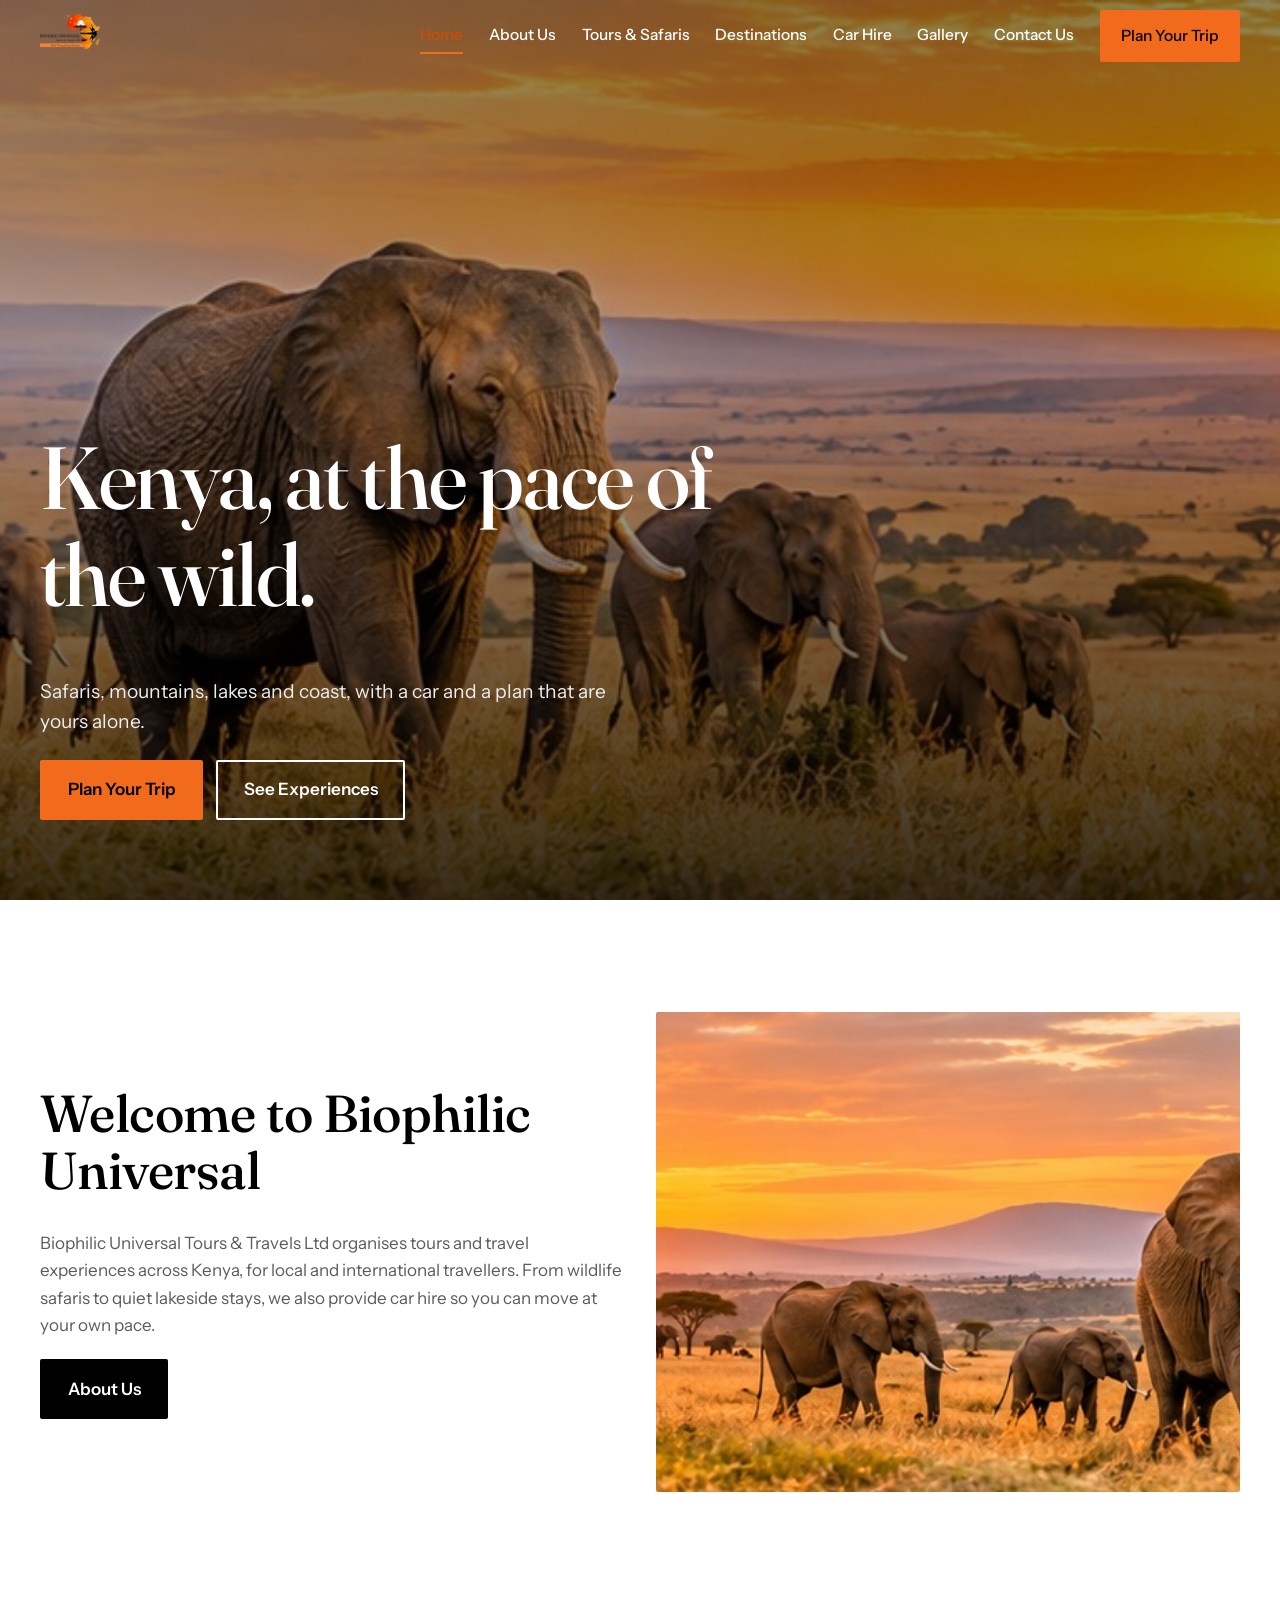
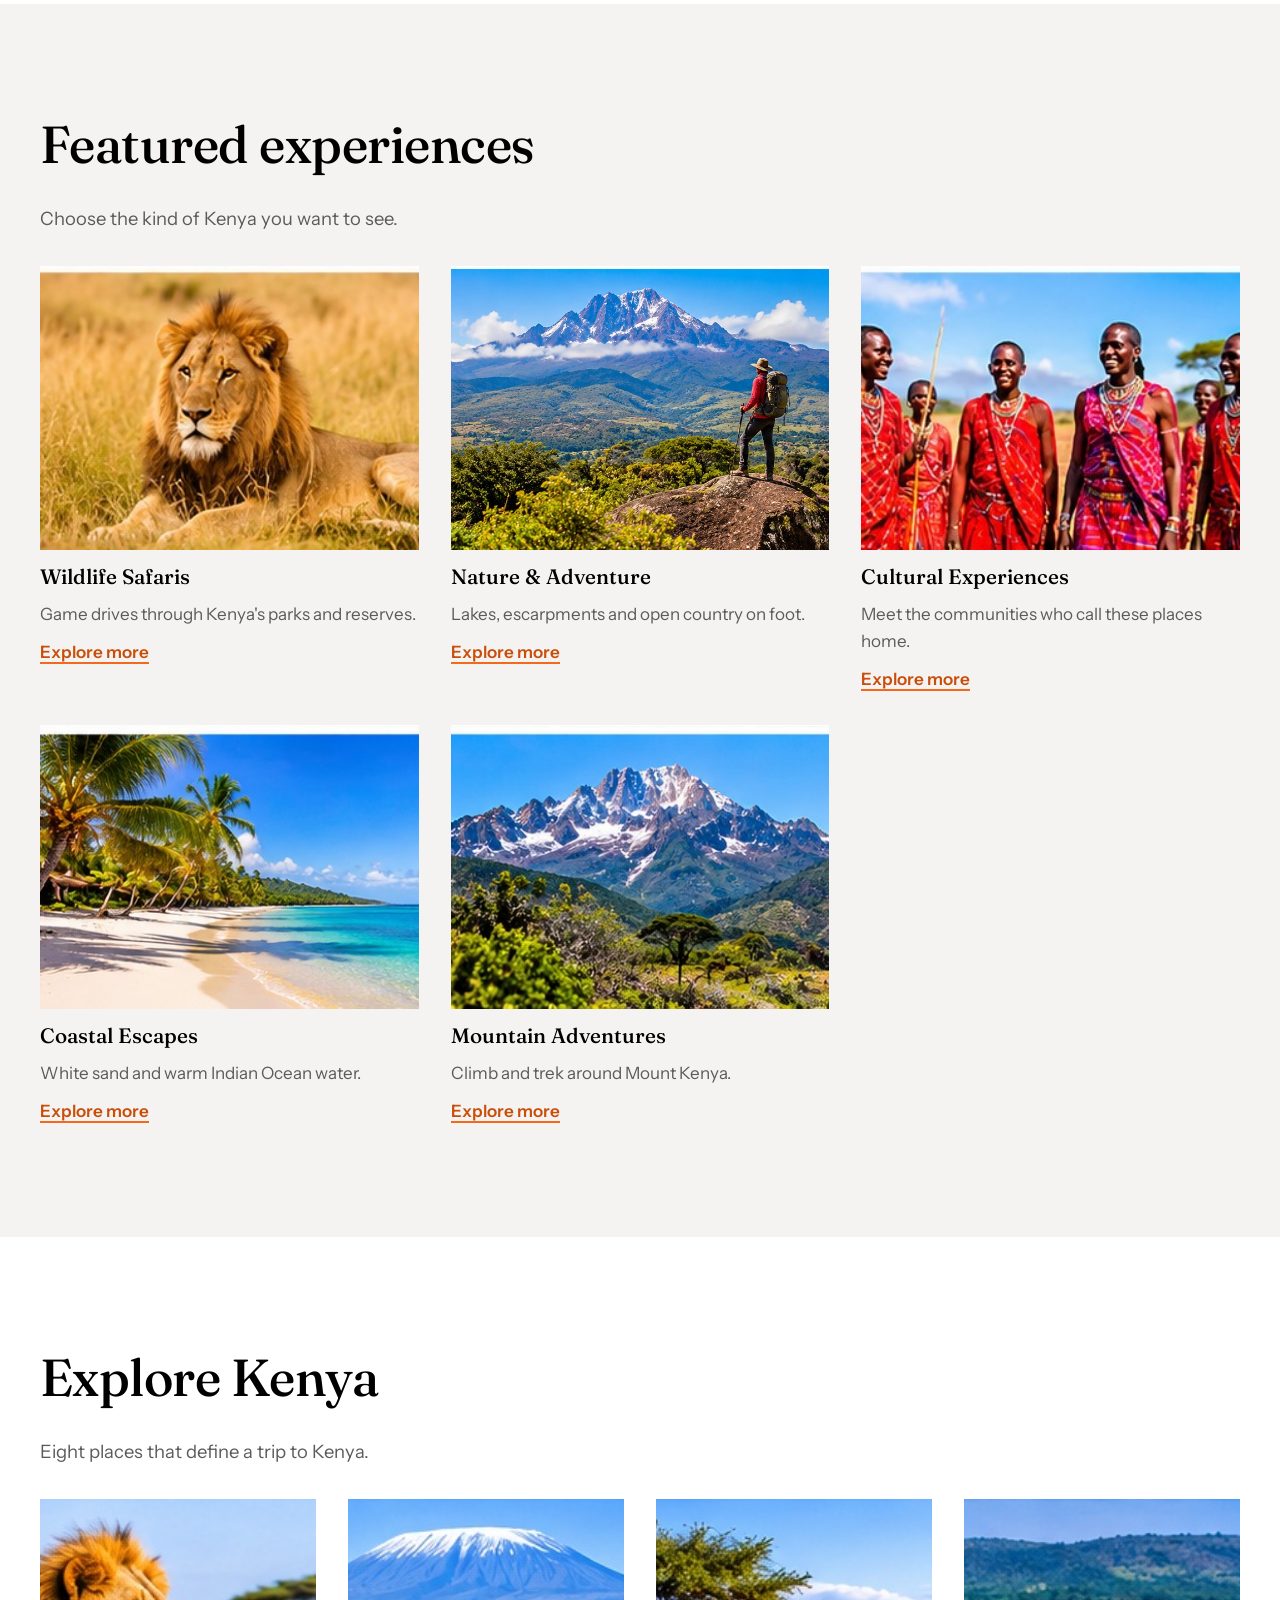
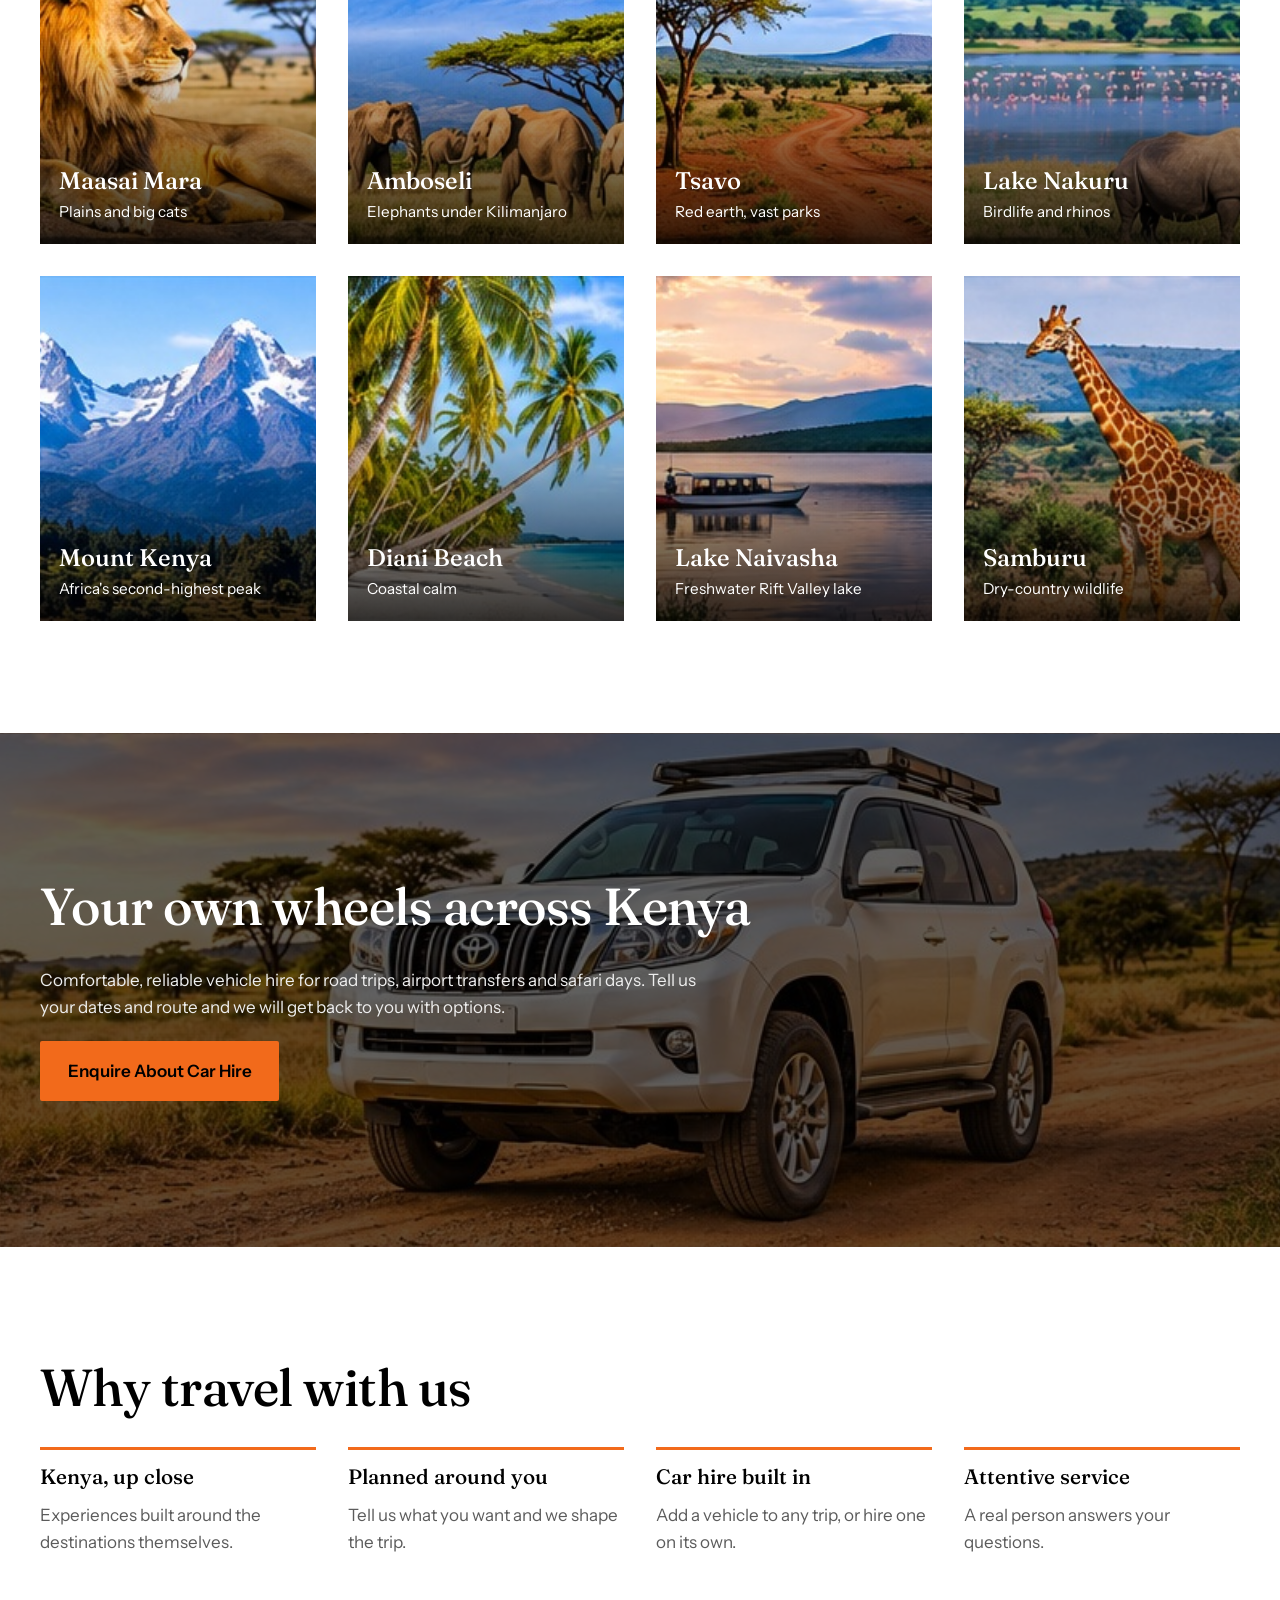
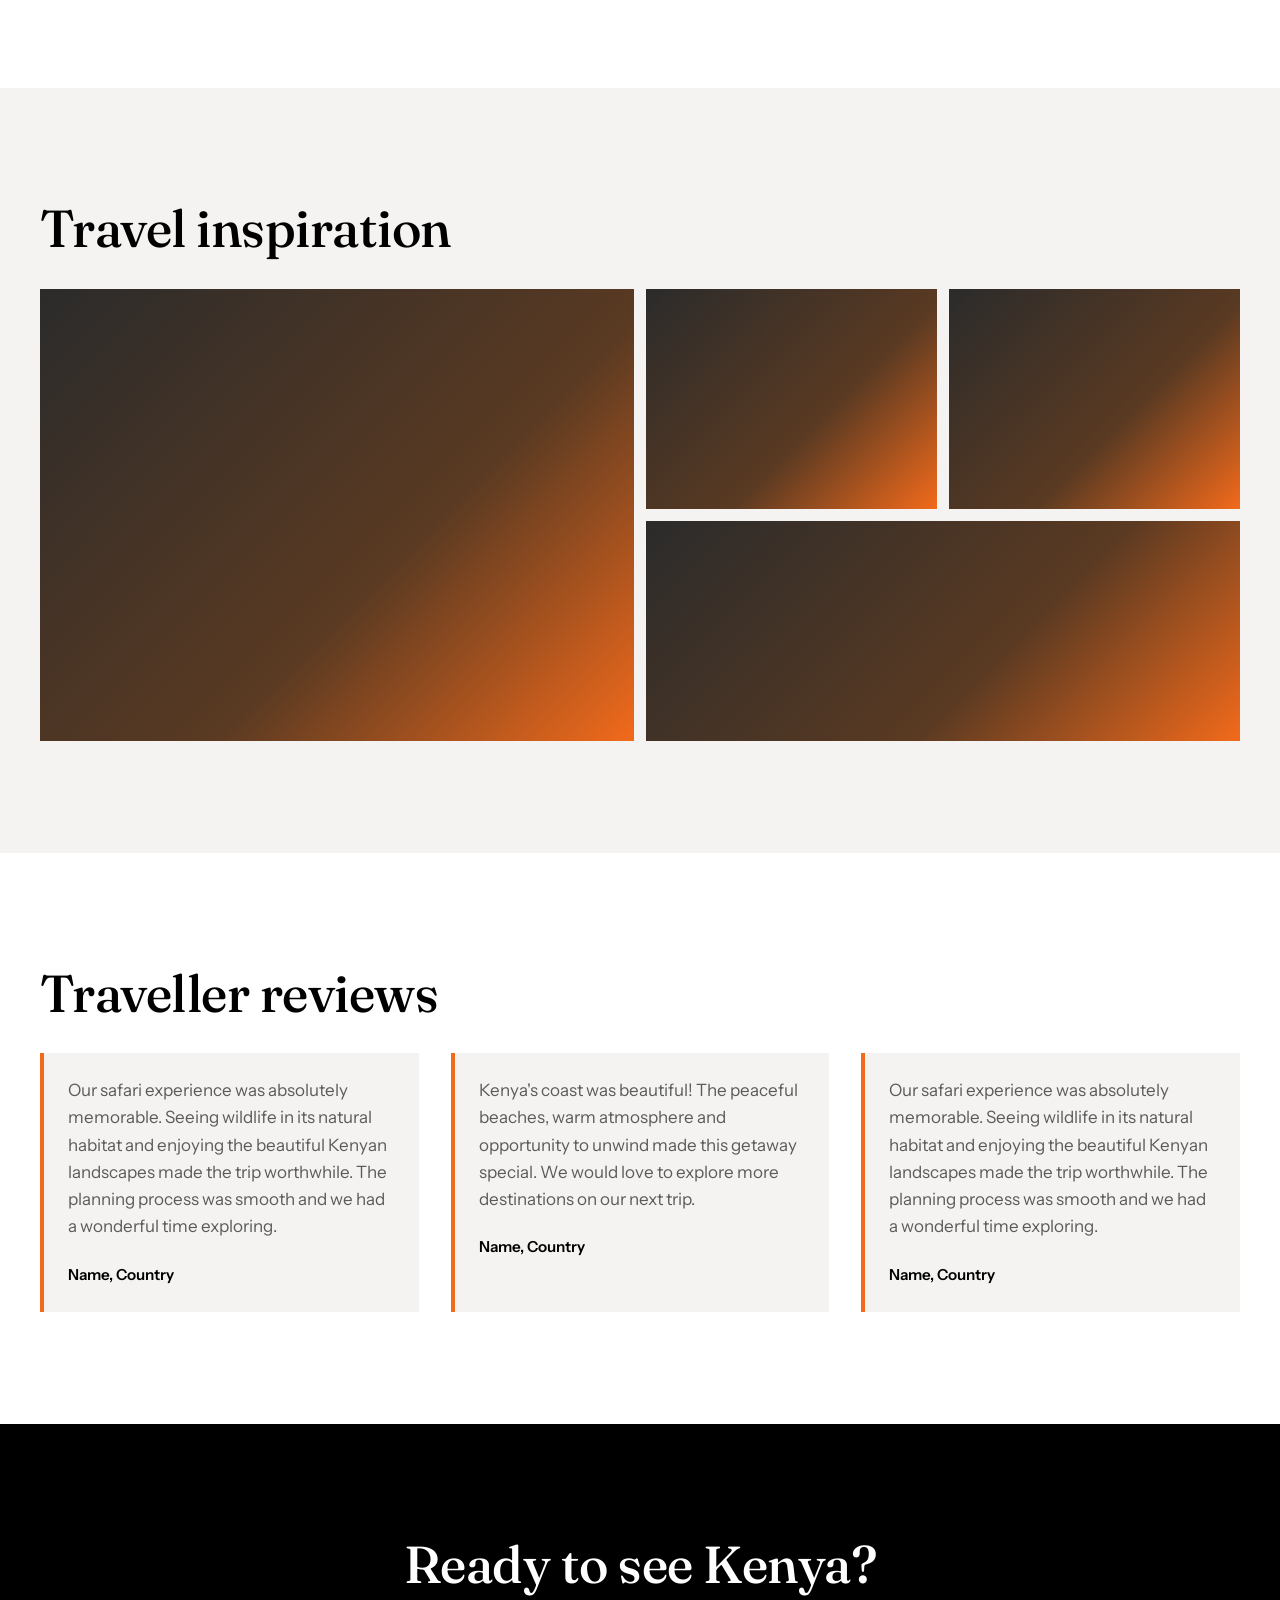
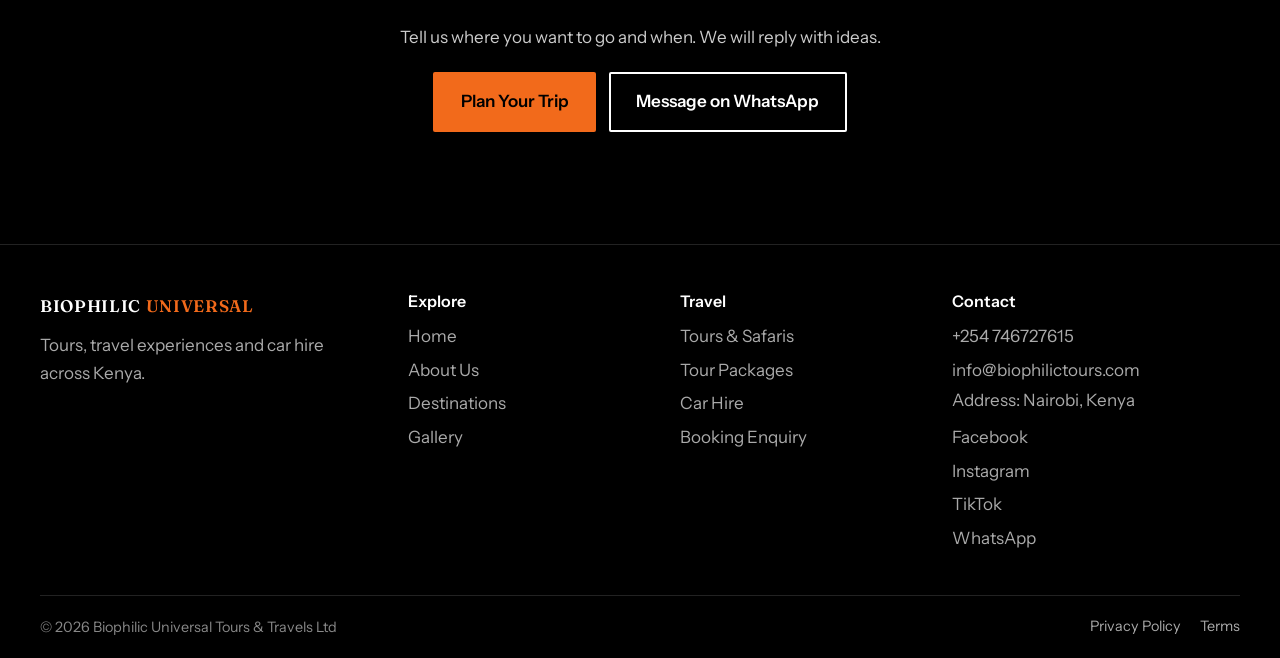
==== index.html @ 652b87f4 "Stage 1: homepage" ====
<!DOCTYPE html>
<html lang="en">
<head>
  <meta charset="UTF-8">
  <meta name="viewport" content="width=device-width, initial-scale=1">
  <title>Biophilic Universal Tours &amp; Travels Ltd | Safaris and Car Hire in Kenya</title>
  <meta name="description" content="Plan your Kenyan safari, nature adventure or coastal escape with Biophilic Universal Tours &amp; Travels Ltd. Tours and car hire across Kenya.">
  <meta property="og:title" content="Biophilic Universal Tours &amp; Travels Ltd">
  <meta property="og:description" content="Tours, safaris and car hire across Kenya.">
  <meta property="og:type" content="website">
  <link rel="preconnect" href="https://fonts.googleapis.com">
  <link rel="preconnect" href="https://fonts.gstatic.com" crossorigin>
  <link href="https://fonts.googleapis.com/css2?family=Fraunces:opsz,wght@9..144,500;9..144,600&family=Instrument+Sans:wght@400;500;600&display=swap" rel="stylesheet">
  <link rel="stylesheet" href="css/style.css">
  <script src="js/script.js" defer></script>
</head>
<body>
  <a class="skip" href="#main">Skip to content</a>

  <header class="site-header" id="header">
    <div class="wrap bar">
      <a class="brand" href="index.html" aria-label="Biophilic Universal home">
        <img src="assets/logo/logo.png" alt="Biophilic Universal Tours &amp; Travels Ltd" height="53">
      </a>
      <button class="menu-btn" id="menuBtn" aria-expanded="false" aria-controls="nav">Menu</button>
      <nav id="nav" class="nav" aria-label="Main">
        <a href="index.html" aria-current="page">Home</a>
        <a href="about.html">About Us</a>
        <a href="tours.html">Tours &amp; Safaris</a>
        <a href="destinations.html">Destinations</a>
        <a href="car-hire.html">Car Hire</a>
        <a href="gallery.html">Gallery</a>
        <a href="contact.html">Contact Us</a>
        <a class="btn btn-orange nav-cta" href="#plan">Plan Your Trip</a>
      </nav>
    </div>
  </header>

  <main id="main">
    <section class="hero ph" style="--img:url(../assets/images/hero-mara.jpg)">
      <div class="wrap hero-inner">
        <h1>Kenya, at the pace of the wild.</h1>
        <p>Safaris, mountains, lakes and coast, with a car and a plan that are yours alone.</p>
        <div class="actions">
          <a class="btn btn-orange" href="#plan">Plan Your Trip</a>
          <a class="btn btn-ghost" href="#experiences">See Experiences</a>
        </div>
      </div>
    </section>

    <section class="section wrap split" id="welcome">
      <div class="reveal">
        <h2>Welcome to Biophilic Universal</h2>
        <p>Biophilic Universal Tours &amp; Travels Ltd organises tours and travel experiences across Kenya, for local and international travellers. From wildlife safaris to quiet lakeside stays, we also provide car hire so you can move at your own pace.</p>
        <a class="btn btn-dark" href="about.html">About Us</a>
      </div>
      <div class="ph tall reveal" style="--img:url(../assets/images/welcome.jpg)" role="img" aria-label="Elephants walking across the Kenyan savannah"></div>
    </section>

    <section class="section alt" id="experiences">
      <div class="wrap">
        <h2>Featured experiences</h2>
        <p class="lead">Choose the kind of Kenya you want to see.</p>
        <div class="grid g3">
          <a class="card" href="tours.html#wildlife"><div class="ph" style="--img:url(../assets/images/wildlife.jpg)" role="img" aria-label="Lion resting in tall grass"></div><h3>Wildlife Safaris</h3><p>Game drives through Kenya's parks and reserves.</p><span class="more">Explore more</span></a>
          <a class="card" href="tours.html#adventure"><div class="ph" style="--img:url(../assets/images/adventure.jpg)" role="img" aria-label="Hikers on a Kenyan trail"></div><h3>Nature &amp; Adventure</h3><p>Lakes, escarpments and open country on foot.</p><span class="more">Explore more</span></a>
          <a class="card" href="tours.html#culture"><div class="ph" style="--img:url(../assets/images/culture.jpg)" role="img" aria-label="Cultural experience in Kenya"></div><h3>Cultural Experiences</h3><p>Meet the communities who call these places home.</p><span class="more">Explore more</span></a>
          <a class="card" href="tours.html#coast"><div class="ph" style="--img:url(../assets/images/coast.jpg)" role="img" aria-label="Palm-lined beach on the Kenyan coast"></div><h3>Coastal Escapes</h3><p>White sand and warm Indian Ocean water.</p><span class="more">Explore more</span></a>
          <a class="card" href="tours.html#mountains"><div class="ph" style="--img:url(../assets/images/mountain.jpg)" role="img" aria-label="Mount Kenya peaks"></div><h3>Mountain Adventures</h3><p>Climb and trek around Mount Kenya.</p><span class="more">Explore more</span></a>
        </div>
      </div>
    </section>

    <section class="section wrap" id="destinations">
      <h2>Explore Kenya</h2>
      <p class="lead">Eight places that define a trip to Kenya.</p>
      <div class="grid g4 dest">
        <a class="tile ph" href="destinations.html#maasai-mara" style="--img:url(../assets/images/maasai-mara.jpg)"><span><b>Maasai Mara</b>Plains and big cats</span></a>
        <a class="tile ph" href="destinations.html#amboseli" style="--img:url(../assets/images/amboseli.jpg)"><span><b>Amboseli</b>Elephants under Kilimanjaro</span></a>
        <a class="tile ph" href="destinations.html#tsavo" style="--img:url(../assets/images/tsavo.jpg)"><span><b>Tsavo</b>Red earth, vast parks</span></a>
        <a class="tile ph" href="destinations.html#lake-nakuru" style="--img:url(../assets/images/nakuru.jpg)"><span><b>Lake Nakuru</b>Birdlife and rhinos</span></a>
        <a class="tile ph" href="destinations.html#mount-kenya" style="--img:url(../assets/images/mount-kenya.jpg)"><span><b>Mount Kenya</b>Africa's second-highest peak</span></a>
        <a class="tile ph" href="destinations.html#diani" style="--img:url(../assets/images/diani.jpg)"><span><b>Diani Beach</b>Coastal calm</span></a>
        <a class="tile ph" href="destinations.html#naivasha" style="--img:url(../assets/images/naivasha.jpg)"><span><b>Lake Naivasha</b>Freshwater Rift Valley lake</span></a>
        <a class="tile ph" href="destinations.html#samburu" style="--img:url(../assets/images/samburu.jpg)"><span><b>Samburu</b>Dry-country wildlife</span></a>
      </div>
    </section>

    <section class="carhire ph" id="car-hire" style="--img:url(../assets/images/car-hire.jpg)">
      <div class="wrap">
        <h2>Your own wheels across Kenya</h2>
        <p>Comfortable, reliable vehicle hire for road trips, airport transfers and safari days. Tell us your dates and route and we will get back to you with options.</p>
        <a class="btn btn-orange" href="car-hire.html#enquire">Enquire About Car Hire</a>
      </div>
    </section>

    <section class="section wrap" id="why">
      <h2>Why travel with us</h2>
      <div class="grid g4 why">
        <div><h3>Kenya, up close</h3><p>Experiences built around the destinations themselves.</p></div>
        <div><h3>Planned around you</h3><p>Tell us what you want and we shape the trip.</p></div>
        <div><h3>Car hire built in</h3><p>Add a vehicle to any trip, or hire one on its own.</p></div>
        <div><h3>Attentive service</h3><p>A real person answers your questions.</p></div>
      </div>
    </section>

    <section class="section alt" id="gallery">
      <div class="wrap">
        <h2>Travel inspiration</h2>
        <div class="mosaic">
          <div class="ph big" style="--img:url(../assets/images/gallery-1.jpg)" role="img" aria-label="Safari vehicle at sunrise"></div>
          <div class="ph" style="--img:url(../assets/images/gallery-2.jpg)" role="img" aria-label="Giraffes on the plains"></div>
          <div class="ph" style="--img:url(../assets/images/gallery-3.jpg)" role="img" aria-label="Flamingos on a lake"></div>
          <div class="ph wide" style="--img:url(../assets/images/gallery-4.jpg)" role="img" aria-label="Kenyan coastline"></div>
        </div>
      </div>
    </section>

    <section class="section wrap" id="testimonials">
      <h2>Traveller reviews</h2>
      <div class="grid g3">
        <blockquote class="quote"><p>Our safari experience was absolutely memorable. Seeing wildlife in its natural habitat and enjoying the beautiful Kenyan landscapes made the trip worthwhile. The planning process was smooth and we had a wonderful time exploring.</p><cite>Name, Country</cite></blockquote>
        <blockquote class="quote"><p>Kenya's coast was beautiful! The peaceful beaches, warm atmosphere and opportunity to unwind made this getaway special. We would love to explore more destinations on our next trip.</p><cite>Name, Country</cite></blockquote>
        <blockquote class="quote"><p>Our safari experience was absolutely memorable. Seeing wildlife in its natural habitat and enjoying the beautiful Kenyan landscapes made the trip worthwhile. The planning process was smooth and we had a wonderful time exploring.</p><cite>Name, Country</cite></blockquote>
      </div>
    </section>

    <section class="final" id="plan">
      <div class="wrap">
        <h2>Ready to see Kenya?</h2>
        <p>Tell us where you want to go and when. We will reply with ideas.</p>
        <div class="actions center">
          <a class="btn btn-orange" href="contact.html">Plan Your Trip</a>
          <a class="btn btn-ghost" href="#contact" data-whatsapp>Message on WhatsApp</a>
        </div>
      </div>
    </section>
  </main>

  <footer class="footer" id="contact">
    <div class="wrap fgrid">
      <div>
        <span class="brand-mark light">BIOPHILIC <b>UNIVERSAL</b></span>
        <p>Tours, travel experiences and car hire across Kenya.</p>
      </div>
      <div><h3>Explore</h3><a href="index.html">Home</a><a href="about.html">About Us</a><a href="destinations.html">Destinations</a><a href="gallery.html">Gallery</a></div>
      <div><h3>Travel</h3><a href="tours.html">Tours &amp; Safaris</a><a href="packages.html">Tour Packages</a><a href="car-hire.html">Car Hire</a><a href="contact.html">Booking Enquiry</a></div>
      <div><h3>Contact</h3><a href="tel:+254746727615">+254 746727615</a><a href="mailto:info@biophilictours.com">info@biophilictours.com</a><p>Address: Nairobi, Kenya</p><a href="https://www.facebook.com/YOUR-PAGE" target="_blank" rel="noopener">Facebook</a>
<a href="https://www.instagram.com/biophilic_tours" target="_blank" rel="noopener">Instagram</a>
<a href="https://www.tiktok.com/@biophilic_tours" target="_blank" rel="noopener">TikTok</a>
<a href="https://wa.me/254746727615" target="_blank" rel="noopener">WhatsApp</a></div>
    </div>
    <div class="wrap legal"><span>&copy; <span id="year">2026</span> Biophilic Universal Tours &amp; Travels Ltd</span><span><a href="privacy.html">Privacy Policy</a> <a href="terms.html">Terms</a></span></div>
  </footer>
</body>
</html>
---- css/style.css ----
/* Biophilic Universal - homepage styles (mobile-first) */
:root{
  --white:#fff; --black:#000; --orange:#F26A1B; --orange-deep:#C94E0A;
  --stone:#F4F3F1; --grey:#5B5B5B;
  --serif:"Fraunces",Georgia,serif; --sans:"Instrument Sans",system-ui,sans-serif;
  --gap:clamp(1rem,3vw,2rem); --pad:clamp(3.5rem,9vw,7rem);
}
*,*::before,*::after{box-sizing:border-box}
html{scroll-behavior:smooth;scroll-padding-top:5rem}
body{margin:0;font-family:var(--sans);color:var(--black);background:var(--white);line-height:1.6;font-size:1.0625rem;overflow-x:hidden}
h1,h2,h3{font-family:var(--serif);font-weight:500;line-height:1.1;margin:0 0 .6em}
h1{font-size:clamp(2.6rem,8vw,5.5rem);letter-spacing:-.02em}
h2{font-size:clamp(2rem,4.5vw,3.25rem);letter-spacing:-.01em}
h3{font-size:1.3rem}
p{margin:0 0 1.2em;color:var(--grey);max-width:60ch}
a{color:inherit}
:focus-visible{outline:3px solid var(--orange);outline-offset:3px}
.wrap{width:min(1200px,100% - 2*var(--gap));margin-inline:auto}
.skip{position:absolute;left:-999px;background:var(--black);color:#fff;padding:.5rem 1rem;z-index:100}
.skip:focus{left:1rem;top:1rem}

/* Buttons */
.btn{display:inline-block;padding:.9rem 1.6rem;border-radius:2px;font-weight:600;text-decoration:none;border:2px solid transparent;transition:background .25s,color .25s,border-color .25s,transform .25s}
.btn:hover{transform:translateY(-2px)}
.btn-orange{background:var(--orange);color:var(--black)}
.btn-orange:hover{background:var(--orange-deep);color:#fff}
.btn-dark{background:var(--black);color:#fff}
.btn-dark:hover{background:var(--orange);color:var(--black)}
.btn-ghost{border-color:#fff;color:#fff}
.btn-ghost:hover{background:#fff;color:var(--black)}

/* Image slots: real photo if file exists, tonal fallback if not */
.ph{background:var(--img),linear-gradient(135deg,#2b2b2b,#5a3a22 60%,var(--orange));background-size:cover;background-position:center}

/* Header */
.site-header{position:fixed;inset:0 0 auto;z-index:50;color:#fff;transition:background .3s,color .3s,box-shadow .3s}
.site-header.scrolled{background:var(--white);color:var(--black);box-shadow:0 1px 0 rgba(0,0,0,.1)}
.bar{display:flex;align-items:center;justify-content:space-between;min-height:4.5rem}
.brand{text-decoration:none}
.brand-mark{font-family:var(--serif);font-weight:600;letter-spacing:.04em;font-size:1.05rem}
.brand-mark b{color:var(--orange);font-weight:600}
.menu-btn{background:none;border:2px solid currentColor;color:inherit;padding:.4rem .9rem;font:inherit;font-weight:600;cursor:pointer}
.nav{position:absolute;top:100%;left:0;right:0;background:var(--white);color:var(--black);display:none;flex-direction:column;padding:1rem var(--gap) 1.5rem;gap:.25rem}
.nav.open{display:flex}
.nav a{text-decoration:none;padding:.6rem 0;font-weight:500;border-bottom:2px solid transparent}
.nav a[aria-current="page"]{color:var(--orange-deep);border-bottom-color:var(--orange)}
.nav-cta{text-align:center;margin-top:.5rem;border-bottom:2px solid transparent!important;color:var(--black)!important}

/* Hero */
.hero{min-height:100svh;display:flex;align-items:flex-end;color:#fff;position:relative}
.hero::before{content:"";position:absolute;inset:0;background:linear-gradient(to top,rgba(0,0,0,.78),rgba(0,0,0,.25) 60%,rgba(0,0,0,.45))}
.hero-inner{position:relative;padding-block:8rem 5rem}
.hero h1{max-width:14ch;animation:rise .9s ease both}
.hero p{color:#eee;font-size:1.2rem;max-width:44ch;animation:rise .9s .15s ease both}
.hero .actions{animation:rise .9s .3s ease both}
.actions{display:flex;flex-wrap:wrap;gap:.8rem}
.actions.center{justify-content:center}
@keyframes rise{from{opacity:0;transform:translateY(24px)}to{opacity:1;transform:none}}

/* Sections */
.section{padding-block:var(--pad)}
.section.alt{background:var(--stone);padding-inline:0}
.lead{font-size:1.15rem;margin-bottom:2rem}
.split{display:grid;gap:var(--gap);align-items:center}
.tall{min-height:340px;border-radius:2px}
.grid{display:grid;gap:var(--gap)}
.card{text-decoration:none;display:block}
.card .ph{aspect-ratio:4/3;margin-bottom:1rem;transition:transform .5s}
.card{overflow:hidden}
.card:hover .ph{transform:scale(1.03)}
.card p{margin-bottom:.6em}
.more{font-weight:600;color:var(--orange-deep);border-bottom:2px solid var(--orange)}

/* Destinations */
.tile{aspect-ratio:4/5;display:flex;align-items:flex-end;text-decoration:none;color:#fff;position:relative;overflow:hidden;padding:1.2rem;transition:transform .3s}
.tile::before{content:"";position:absolute;inset:0;background:linear-gradient(to top,rgba(0,0,0,.8),transparent 60%)}
.tile span{position:relative;display:block;font-size:.95rem}
.tile b{display:block;font-family:var(--serif);font-size:1.5rem;font-weight:500}
.tile:hover{transform:translateY(-4px)}

/* Car hire */
.carhire{padding-block:calc(var(--pad)*1.3);color:#fff;position:relative}
.carhire::before{content:"";position:absolute;inset:0;background:rgba(0,0,0,.62)}
.carhire .wrap{position:relative}
.carhire p{color:#eee}

/* Why */
.why>div{border-top:3px solid var(--orange);padding-top:1rem}

/* Gallery */
.mosaic{display:grid;gap:.75rem;grid-template-columns:1fr 1fr;grid-auto-rows:180px}
.mosaic .big{grid-row:span 2}
.mosaic .wide{grid-column:span 2}

/* Testimonials */
.quote{margin:0;padding:1.5rem;border-left:4px solid var(--orange);background:var(--stone)}
.quote cite{font-style:normal;font-weight:600;font-size:.95rem}

/* Final CTA */
.final{background:var(--black);color:#fff;text-align:center;padding-block:var(--pad)}
.final p{color:#ccc;margin-inline:auto}

/* Footer */
.footer{background:var(--black);color:#ddd;padding-top:3rem;border-top:1px solid #222}
.footer p{color:#aaa;margin-bottom:.4em}
.footer h3{font-family:var(--sans);font-size:1rem;color:#fff;font-weight:600}
.footer a{display:block;text-decoration:none;padding:.2rem 0;color:#aaa}
.footer a:hover{color:var(--orange)}
.brand-mark.light{color:#fff;display:block;margin-bottom:.8rem}
.fgrid{display:grid;gap:2rem;padding-bottom:2.5rem}
.legal{display:flex;flex-wrap:wrap;justify-content:space-between;gap:.5rem;border-top:1px solid #222;padding-block:1.2rem;font-size:.9rem;color:#888}
.legal a{display:inline;margin-left:1rem}

/* Reveal (images only) */
.reveal{opacity:0;transform:translateY(20px);transition:opacity .8s,transform .8s}
.reveal.in{opacity:1;transform:none}

/* Breakpoints */
@media(min-width:600px){.g3,.g4{grid-template-columns:repeat(2,1fr)}.fgrid{grid-template-columns:repeat(2,1fr)}}
@media(min-width:900px){
  .menu-btn{display:none}
  .nav{position:static;display:flex;flex-direction:row;align-items:center;background:none;color:inherit;padding:0;gap:1.6rem}
  .nav a{padding:.3rem 0;font-size:.97rem}
  .nav-cta{padding:.7rem 1.2rem!important;margin:0}
  .split{grid-template-columns:1fr 1fr}
  .tall{min-height:480px}
  .g3{grid-template-columns:repeat(3,1fr)}.g4{grid-template-columns:repeat(4,1fr)}
  .fgrid{grid-template-columns:1.4fr 1fr 1fr 1.2fr}
  .mosaic{grid-template-columns:repeat(4,1fr);grid-auto-rows:220px}
  .mosaic .big{grid-column:span 2}
}
@media(prefers-reduced-motion:reduce){
  html{scroll-behavior:auto}
  *,*::before,*::after{animation:none!important;transition:none!important}
  .reveal{opacity:1;transform:none}
}
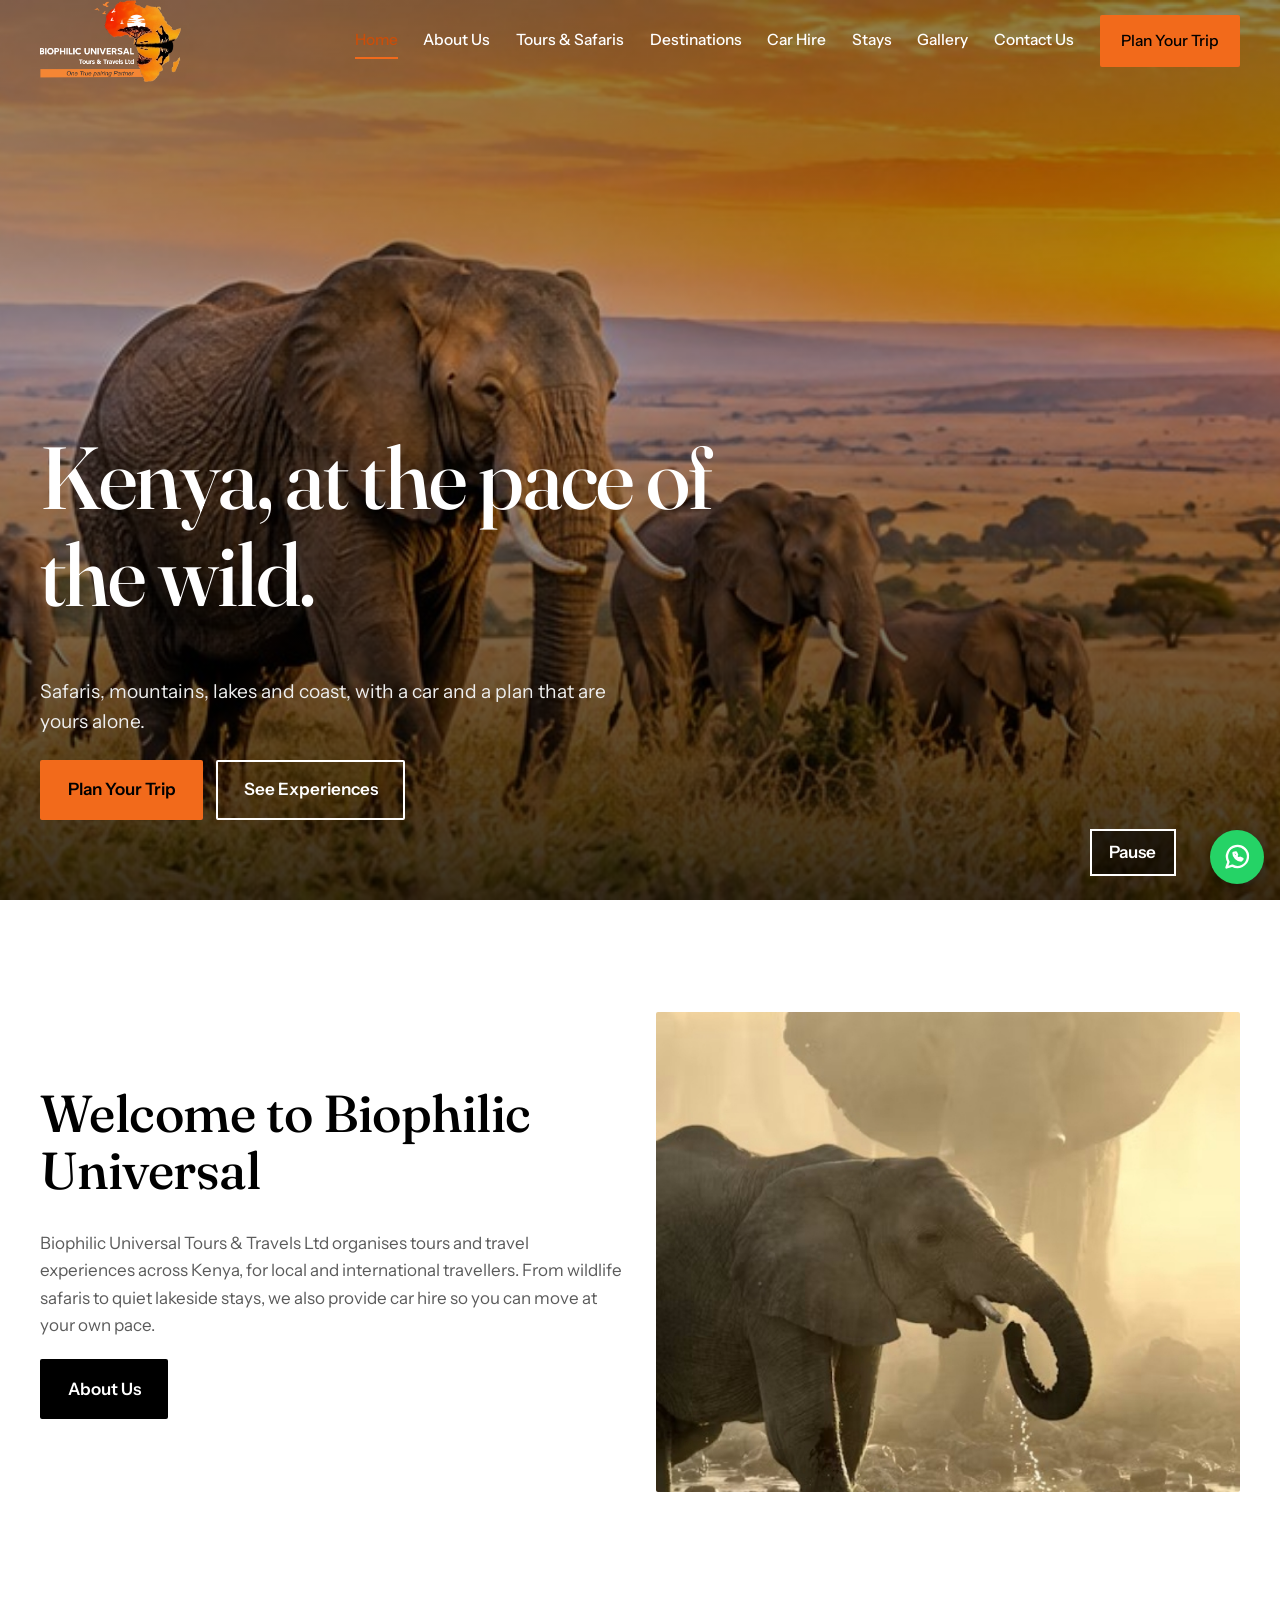
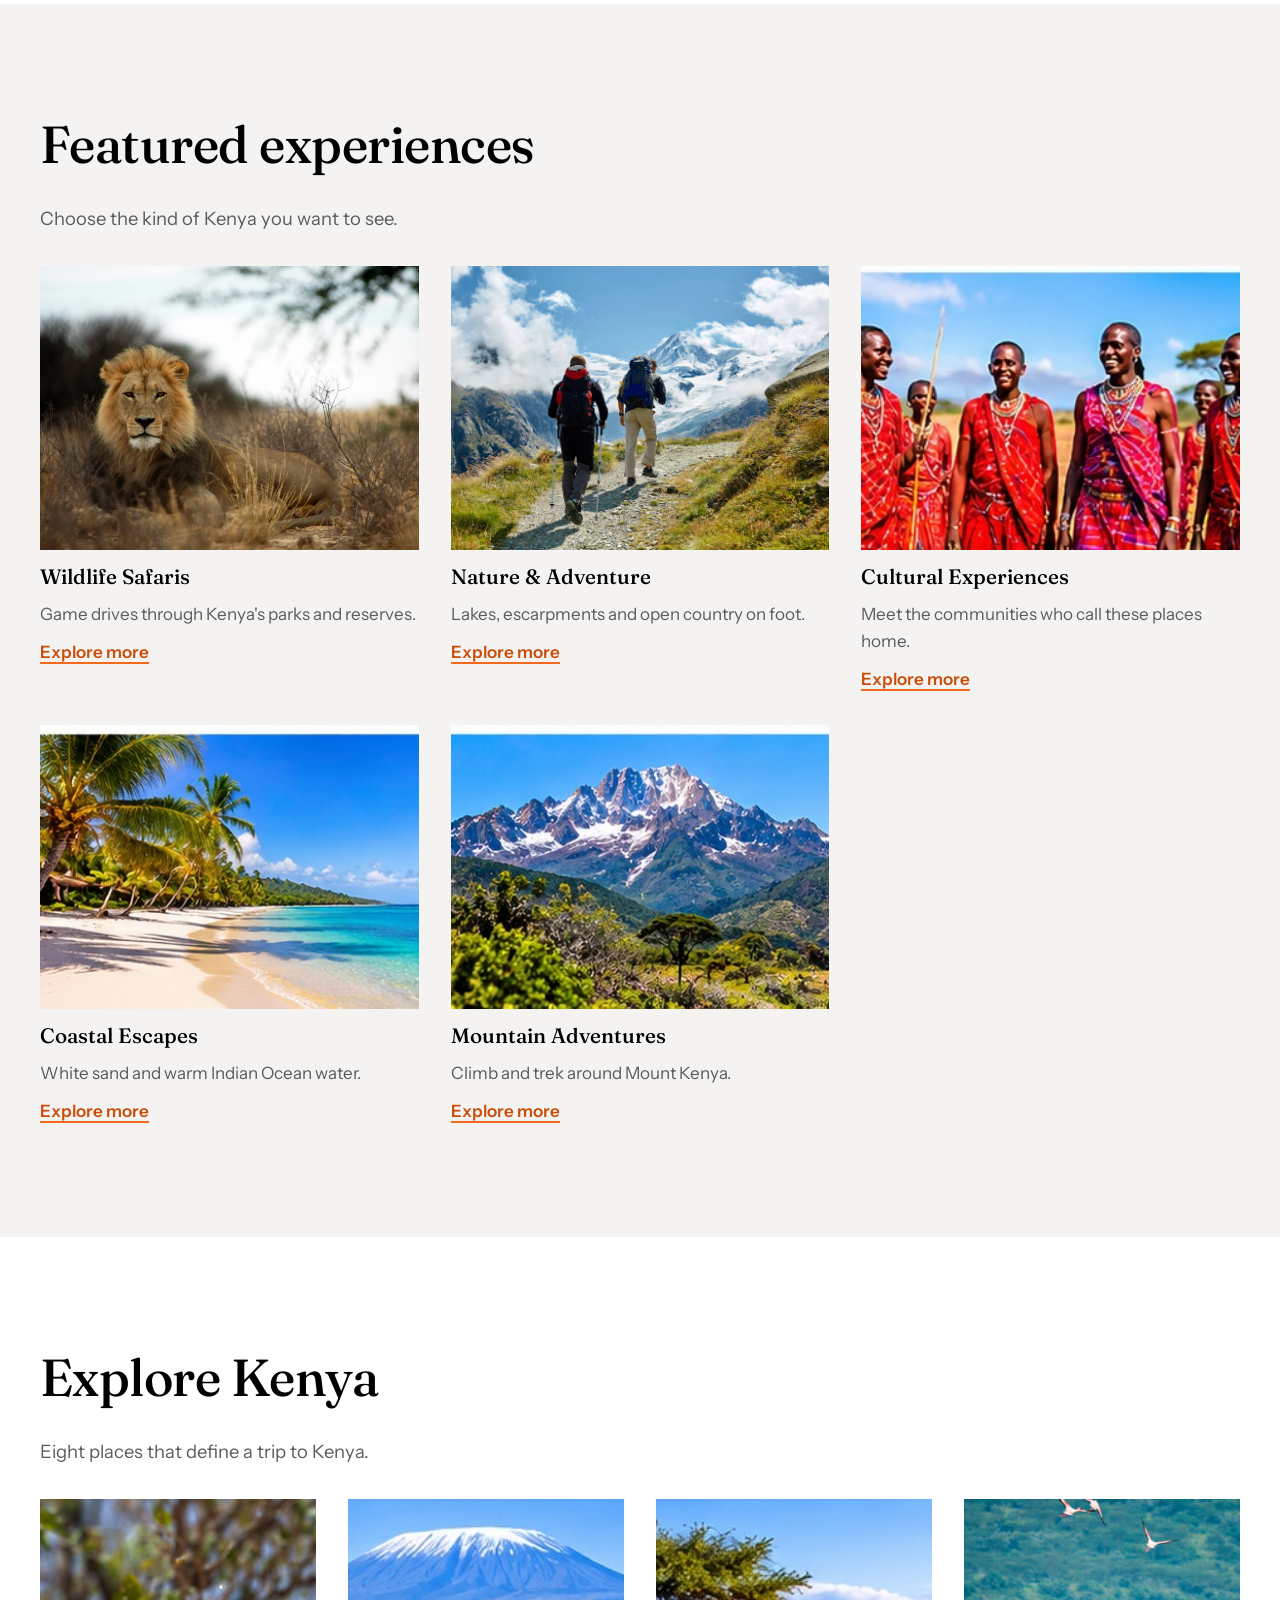
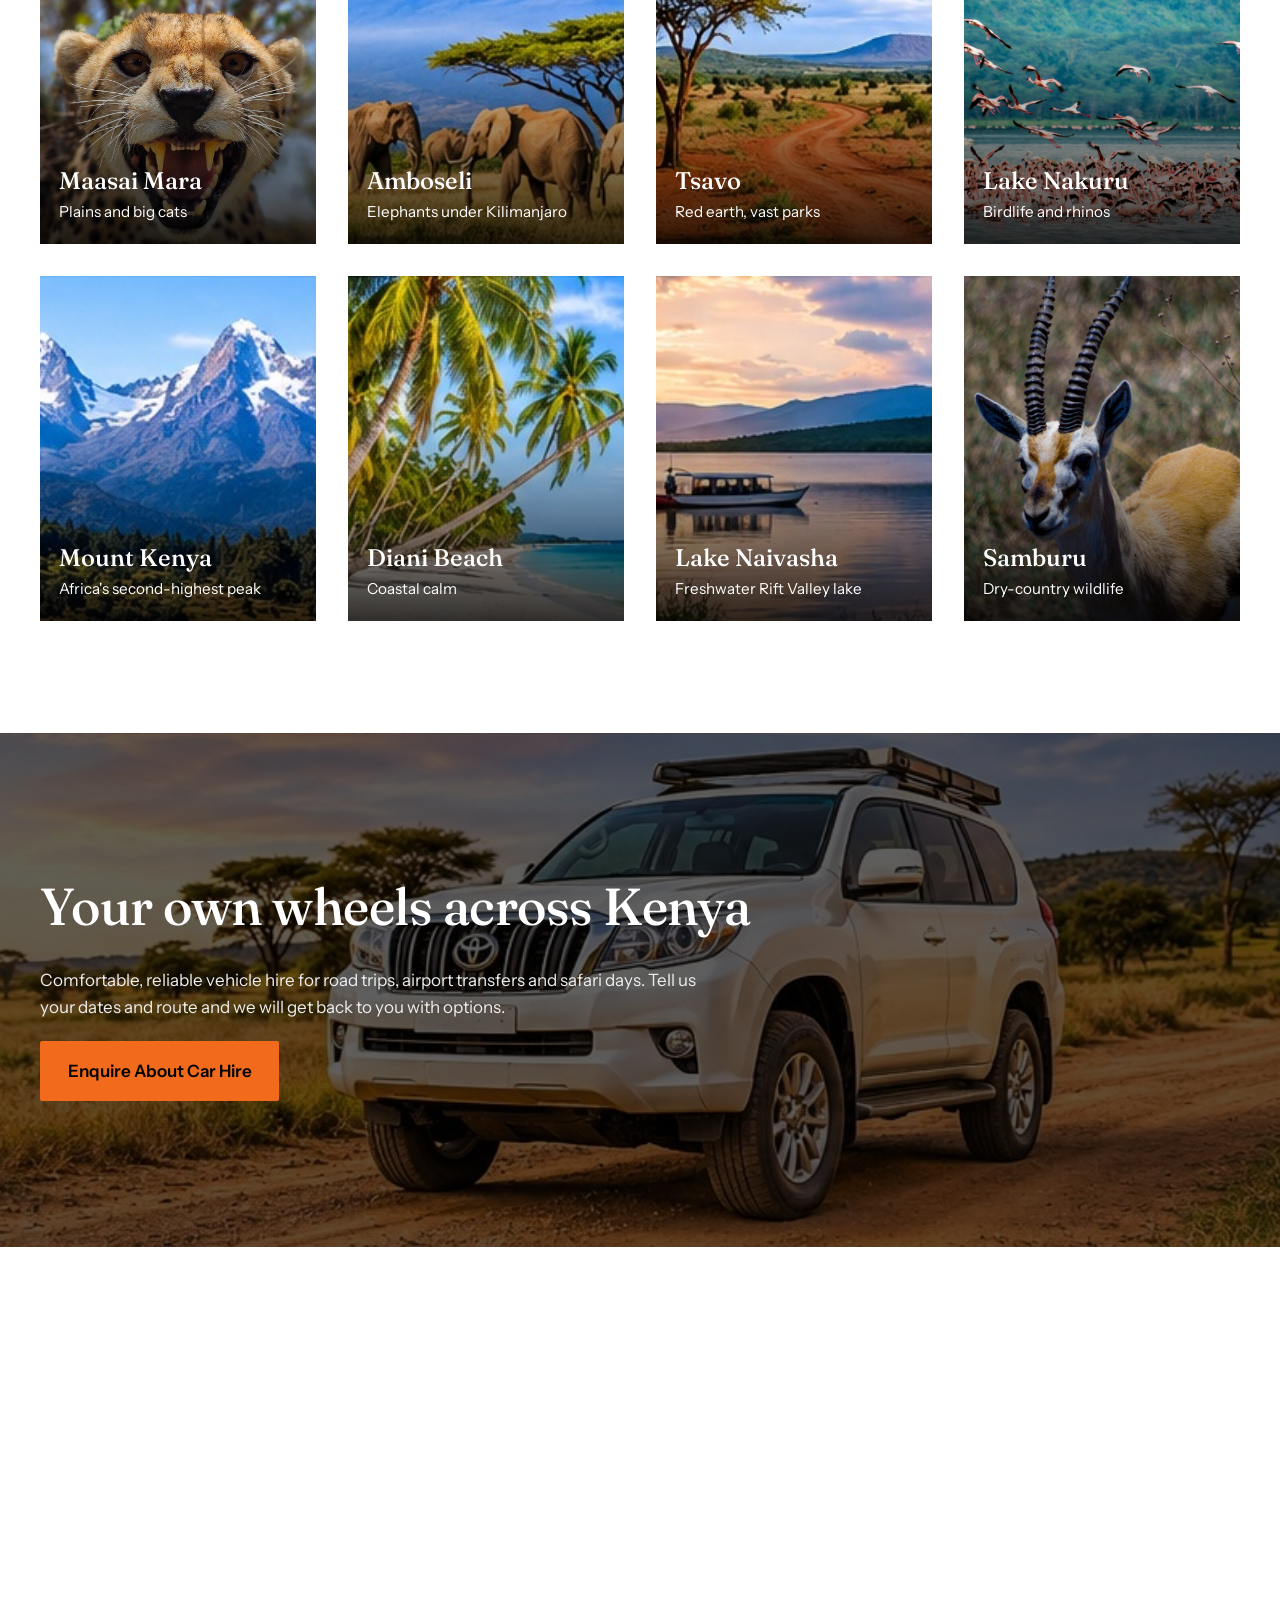
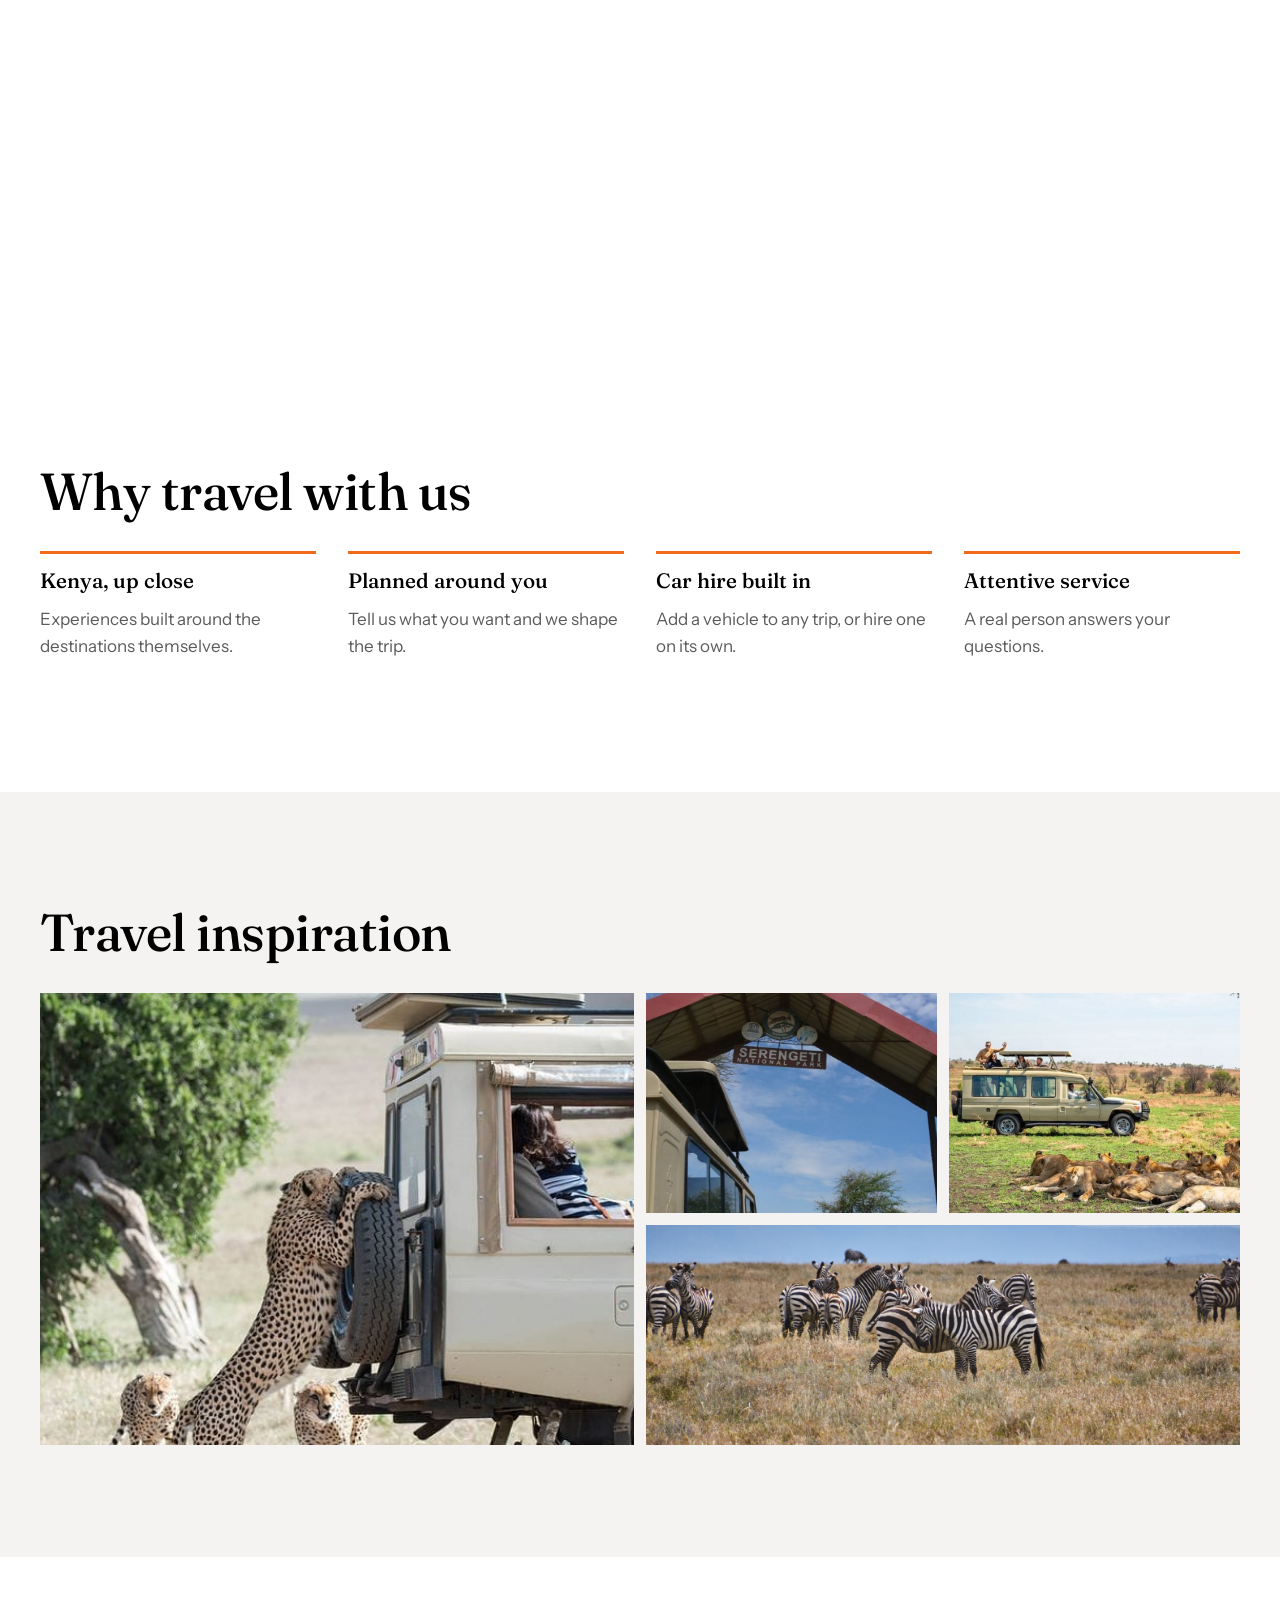
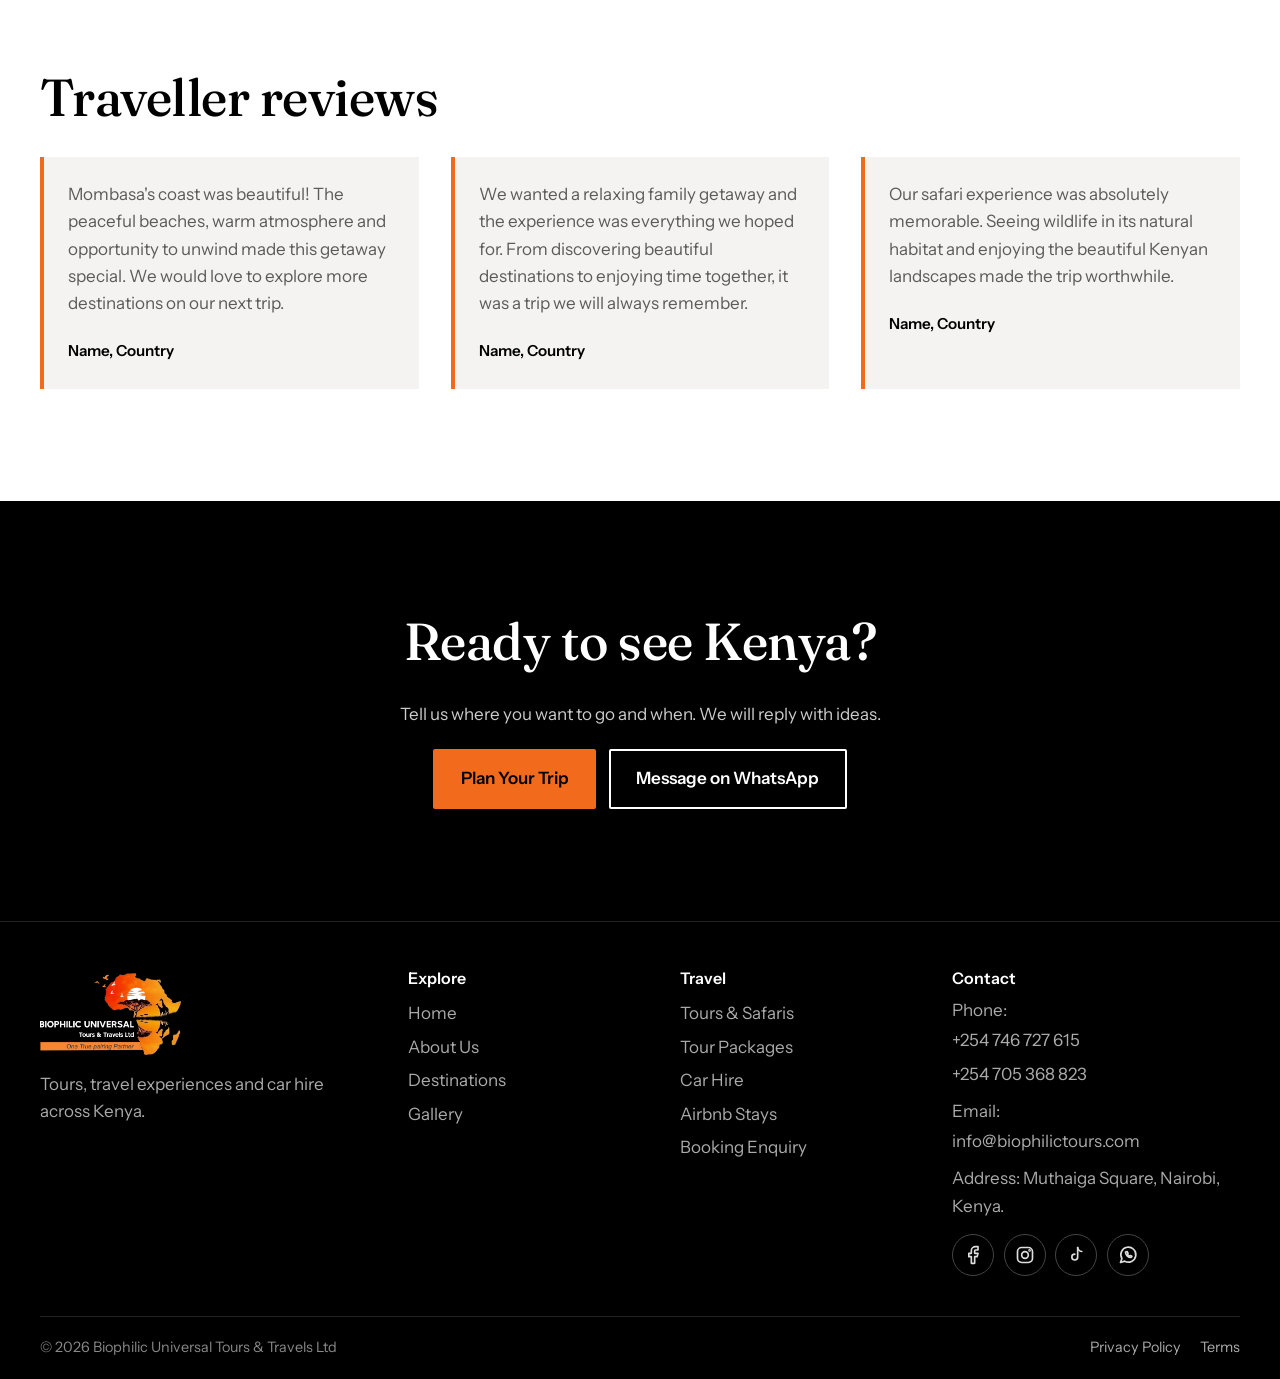
==== commit 74e3ece2: "Add stays page" ====
--- a/index.html
+++ b/index.html
@@ -11,16 +11,25 @@
   <link rel="preconnect" href="https://fonts.googleapis.com">
   <link rel="preconnect" href="https://fonts.gstatic.com" crossorigin>
   <link href="https://fonts.googleapis.com/css2?family=Fraunces:opsz,wght@9..144,500;9..144,600&family=Instrument+Sans:wght@400;500;600&display=swap" rel="stylesheet">
+  <script>document.documentElement.classList.add("js")</script>
   <link rel="stylesheet" href="css/style.css">
   <script src="js/script.js" defer></script>
 </head>
 <body>
   <a class="skip" href="#main">Skip to content</a>
 
+  <!-- Loading skeleton: shown until the page has loaded (see js/script.js) -->
+  <div class="skeleton" id="skeleton" aria-hidden="true">
+    <div class="sk-bar"><i class="sk sk-logo"></i><i class="sk sk-nav"></i></div>
+    <div class="sk-hero"><i class="sk sk-h1"></i><i class="sk sk-h1 short"></i><i class="sk sk-line"></i><i class="sk sk-line short"></i><div class="sk-row"><i class="sk sk-btn"></i><i class="sk sk-btn"></i></div></div>
+    <div class="sk-cards"><i class="sk sk-card"></i><i class="sk sk-card"></i><i class="sk sk-card"></i></div>
+  </div>
+
   <header class="site-header" id="header">
     <div class="wrap bar">
       <a class="brand" href="index.html" aria-label="Biophilic Universal home">
-        <img src="assets/logo/logo.png" alt="Biophilic Universal Tours &amp; Travels Ltd" height="53">
+        <img class="logo-light" src="assets/logo/logo-light.png" alt="Biophilic Universal Tours &amp; Travels Ltd" width="1021" height="595">
+        <img class="logo-dark" src="assets/logo/logo.png" alt="" width="1021" height="595" aria-hidden="true">
       </a>
       <button class="menu-btn" id="menuBtn" aria-expanded="false" aria-controls="nav">Menu</button>
       <nav id="nav" class="nav" aria-label="Main">
@@ -29,6 +38,7 @@
         <a href="tours.html">Tours &amp; Safaris</a>
         <a href="destinations.html">Destinations</a>
         <a href="car-hire.html">Car Hire</a>
+        <a href="stays.html">Stays</a>
         <a href="gallery.html">Gallery</a>
         <a href="contact.html">Contact Us</a>
         <a class="btn btn-orange nav-cta" href="#plan">Plan Your Trip</a>
@@ -37,7 +47,13 @@
   </header>
 
   <main id="main">
-    <section class="hero ph" style="--img:url(../assets/images/hero-mara.jpg)">
+    <section class="hero">
+      <!-- Add your 30-second clip at assets/video/hero.mp4 (muted, no audio track needed) -->
+      <video class="hero-video" id="heroVideo" autoplay muted loop playsinline preload="metadata" poster="assets/images/hero-mara.jpg" aria-hidden="true">
+        <source src="assets/video/hero.webm" type="video/webm">
+        <source src="assets/video/hero.mp4" type="video/mp4">
+      </video>
+      <button class="hero-toggle" id="heroToggle" type="button" aria-label="Pause background video">Pause</button>
       <div class="wrap hero-inner">
         <h1>Kenya, at the pace of the wild.</h1>
         <p>Safaris, mountains, lakes and coast, with a car and a plan that are yours alone.</p>
@@ -94,6 +110,18 @@
       </div>
     </section>
 
+    <section class="section wrap split" id="stays">
+      <div class="ph tall reveal" style="--img:url(../assets/images/airbnb.jpg)" role="img" aria-label="A comfortable place to stay in Kenya"></div>
+      <div class="reveal">
+        <h2>Stay with an Airbnb</h2>
+        <p>Add a place to sleep to any trip. We can point you to Airbnb stays that suit your route and travel dates, so your safari, your car and your accommodation fit together.</p>
+        <div class="actions">
+          <a class="btn btn-dark" href="stays.html">Explore Stays</a>
+          <a class="btn btn-line" href="stays.html#enquire">Ask About Stays</a>
+        </div>
+      </div>
+    </section>
+
     <section class="section wrap" id="why">
       <h2>Why travel with us</h2>
       <div class="grid g4 why">
@@ -108,9 +136,9 @@
       <div class="wrap">
         <h2>Travel inspiration</h2>
         <div class="mosaic">
-          <div class="ph big" style="--img:url(../assets/images/gallery-1.jpg)" role="img" aria-label="Safari vehicle at sunrise"></div>
+          <div class="ph big" style="--img:url(../assets/images/gallery-1.jpeg)" role="img" aria-label="Safari vehicle at sunrise"></div>
           <div class="ph" style="--img:url(../assets/images/gallery-2.jpg)" role="img" aria-label="Giraffes on the plains"></div>
-          <div class="ph" style="--img:url(../assets/images/gallery-3.jpg)" role="img" aria-label="Flamingos on a lake"></div>
+          <div class="ph" style="--img:url(../assets/images/gallery-3.jpeg)" role="img" aria-label="Flamingos on a lake"></div>
           <div class="ph wide" style="--img:url(../assets/images/gallery-4.jpg)" role="img" aria-label="Kenyan coastline"></div>
         </div>
       </div>
@@ -119,9 +147,9 @@
     <section class="section wrap" id="testimonials">
       <h2>Traveller reviews</h2>
       <div class="grid g3">
-        <blockquote class="quote"><p>Our safari experience was absolutely memorable. Seeing wildlife in its natural habitat and enjoying the beautiful Kenyan landscapes made the trip worthwhile. The planning process was smooth and we had a wonderful time exploring.</p><cite>Name, Country</cite></blockquote>
-        <blockquote class="quote"><p>Kenya's coast was beautiful! The peaceful beaches, warm atmosphere and opportunity to unwind made this getaway special. We would love to explore more destinations on our next trip.</p><cite>Name, Country</cite></blockquote>
-        <blockquote class="quote"><p>Our safari experience was absolutely memorable. Seeing wildlife in its natural habitat and enjoying the beautiful Kenyan landscapes made the trip worthwhile. The planning process was smooth and we had a wonderful time exploring.</p><cite>Name, Country</cite></blockquote>
+        <blockquote class="quote"><p>Mombasa's coast was beautiful! The peaceful beaches, warm atmosphere and opportunity to unwind made this getaway special. We would love to explore more destinations on our next trip.</p><cite>Name, Country</cite></blockquote>
+        <blockquote class="quote"><p>We wanted a relaxing family getaway and the experience was everything we hoped for. From discovering beautiful destinations to enjoying time together, it was a trip we will always remember.</p><cite>Name, Country</cite></blockquote>
+        <blockquote class="quote"><p>Our safari experience was absolutely memorable. Seeing wildlife in its natural habitat and enjoying the beautiful Kenyan landscapes made the trip worthwhile.</p><cite>Name, Country</cite></blockquote>
       </div>
     </section>
 
@@ -140,17 +168,20 @@
   <footer class="footer" id="contact">
     <div class="wrap fgrid">
       <div>
-        <span class="brand-mark light">BIOPHILIC <b>UNIVERSAL</b></span>
+        <a class="brand foot-brand" href="index.html" aria-label="Biophilic Universal home"><img src="assets/logo/logo-light.png" alt="Biophilic Universal Tours &amp; Travels Ltd" width="1021" height="595" loading="lazy"></a>
         <p>Tours, travel experiences and car hire across Kenya.</p>
       </div>
       <div><h3>Explore</h3><a href="index.html">Home</a><a href="about.html">About Us</a><a href="destinations.html">Destinations</a><a href="gallery.html">Gallery</a></div>
-      <div><h3>Travel</h3><a href="tours.html">Tours &amp; Safaris</a><a href="packages.html">Tour Packages</a><a href="car-hire.html">Car Hire</a><a href="contact.html">Booking Enquiry</a></div>
-      <div><h3>Contact</h3><a href="tel:+254746727615">+254 746727615</a><a href="mailto:info@biophilictours.com">info@biophilictours.com</a><p>Address: Nairobi, Kenya</p><a href="https://www.facebook.com/YOUR-PAGE" target="_blank" rel="noopener">Facebook</a>
-<a href="https://www.instagram.com/biophilic_tours" target="_blank" rel="noopener">Instagram</a>
-<a href="https://www.tiktok.com/@biophilic_tours" target="_blank" rel="noopener">TikTok</a>
-<a href="https://wa.me/254746727615" target="_blank" rel="noopener">WhatsApp</a></div>
+      <div><h3>Travel</h3><a href="tours.html">Tours &amp; Safaris</a><a href="packages.html">Tour Packages</a><a href="car-hire.html">Car Hire</a><a href="stays.html">Airbnb Stays</a><a href="contact.html">Booking Enquiry</a></div>
+      <div><h3>Contact</h3><p>Phone: <a href="tel:+254746727615">+254 746 727 615</a><a href="tel:+254705368823">+254 705 368 823</a></p><p>Email: <a href="mailto:info@biophilictours.com">info@biophilictours.com</a></p><p>Address: Muthaiga Square, Nairobi, Kenya.</p><div class="social"><!-- Replace each # with your real page link -->
+          <a href="https://www.facebook.com/profile.php?id=61566707572163" target="_blank" rel="noopener" data-social="facebook" aria-label="Facebook"><svg viewBox="0 0 24 24" fill="none" stroke="currentColor" stroke-width="2" stroke-linecap="round" stroke-linejoin="round" aria-hidden="true"><path d="M18 2h-3a5 5 0 0 0-5 5v3H7v4h3v8h4v-8h3l1-4h-4V7a1 1 0 0 1 1-1h3z"/></svg></a>
+          <a href="https://www.instagram.com/biophilic_tours_travels_ltd" target="_blank" rel="noopener" data-social="instagram" aria-label="Instagram"><svg viewBox="0 0 24 24" fill="none" stroke="currentColor" stroke-width="2" stroke-linecap="round" stroke-linejoin="round" aria-hidden="true"><rect x="3" y="3" width="18" height="18" rx="5"/><circle cx="12" cy="12" r="4"/><circle cx="17.5" cy="6.5" r=".6"/></svg></a>
+          <a href="https://www.tiktok.com/@biophilic_tours_travels" target="_blank" rel="noopener" data-social="tiktok" aria-label="TikTok"><svg viewBox="0 0 24 24" fill="none" stroke="currentColor" stroke-width="2" stroke-linecap="round" stroke-linejoin="round" aria-hidden="true"><path d="M14 3v11.5a3.5 3.5 0 1 1-3.5-3.5"/><path d="M14 3c.4 2.8 2.4 4.6 5 4.8"/></svg></a>
+          <a href="https://wa.me/254746727615" target="_blank" rel="noopener" data-social="whatsapp" aria-label="WhatsApp"><svg viewBox="0 0 24 24" fill="none" stroke="currentColor" stroke-width="2" stroke-linecap="round" stroke-linejoin="round" aria-hidden="true"><path d="M3 21l1.7-4.8A9 9 0 1 1 8 19.4z"/><path d="M9 8.5c0 3.5 3 6.5 6.5 6.5l1.2-1.4-2-1-1 .8c-1-.4-2-1.4-2.4-2.4l.8-1-1-2z"/></svg></a>
+        </div></div>
     </div>
     <div class="wrap legal"><span>&copy; <span id="year">2026</span> Biophilic Universal Tours &amp; Travels Ltd</span><span><a href="privacy.html">Privacy Policy</a> <a href="terms.html">Terms</a></span></div>
   </footer>
+<a class="wa-float" href="#contact" data-whatsapp aria-label="Chat on WhatsApp"><svg viewBox="0 0 24 24" fill="none" stroke="currentColor" stroke-width="2" stroke-linecap="round" stroke-linejoin="round" aria-hidden="true"><path d="M3 21l1.7-4.8A9 9 0 1 1 8 19.4z"/><path d="M9 8.5c0 3.5 3 6.5 6.5 6.5l1.2-1.4-2-1-1 .8c-1-.4-2-1.4-2.4-2.4l.8-1-1-2z"/></svg></a>
 </body>
 </html>
--- a/css/style.css
+++ b/css/style.css
@@ -134,3 +134,80 @@
   *,*::before,*::after{animation:none!important;transition:none!important}
   .reveal{opacity:1;transform:none}
 }
+
+/* ===== Refinement pass ===== */
+/* Logo: larger, on a white badge so dark lettering stays readable over the hero */
+.brand{display:block;background:#fff;padding:.3rem .6rem;border-radius:4px;line-height:0}
+.brand img{height:58px;width:auto;display:block;transition:height .3s}
+.site-header.scrolled .brand img{height:50px}
+.site-header.scrolled .brand{padding:.15rem .4rem}
+.foot-brand{display:inline-block;margin-bottom:.8rem}
+.foot-brand img{height:72px}
+@media(min-width:900px){.brand img{height:74px}.site-header.scrolled .brand img{height:56px}}
+
+/* Hero video */
+.hero{background:#1a1a1a;overflow:hidden}
+.hero-video{position:absolute;inset:0;width:100%;height:100%;object-fit:cover;z-index:0}
+.hero::before{z-index:1}
+.hero-inner{z-index:2}
+.hero-toggle{position:absolute;right:var(--gap);bottom:1.5rem;z-index:3;background:rgba(0,0,0,.55);color:#fff;border:2px solid #fff;padding:.5rem 1.1rem;font:inherit;font-weight:600;cursor:pointer;transition:background .25s,color .25s}
+.hero-toggle:hover{background:#fff;color:#000}
+
+/* Loading skeleton */
+.skeleton{display:none}
+.js .skeleton{display:block;position:fixed;inset:0;z-index:200;background:#fff;transition:opacity .45s}
+.skeleton.done{opacity:0;pointer-events:none}
+.sk{display:block;border-radius:4px;background:linear-gradient(90deg,#ececec 25%,#f8f8f8 50%,#ececec 75%);background-size:200% 100%;animation:shimmer 1.3s linear infinite}
+@keyframes shimmer{to{background-position:-200% 0}}
+.sk-bar{display:flex;justify-content:space-between;align-items:center;padding:1rem var(--gap)}
+.sk-logo{width:110px;height:56px}.sk-nav{width:40%;max-width:420px;height:22px}
+.sk-hero{padding:4rem var(--gap) 2rem;display:grid;gap:1rem;max-width:760px}
+.sk-h1{height:56px;width:100%}.sk-h1.short{width:60%}.sk-line{height:18px;width:80%}.sk-line.short{width:55%}
+.sk-row{display:flex;gap:1rem;margin-top:1rem}.sk-btn{width:150px;height:50px}
+.sk-cards{display:grid;grid-template-columns:repeat(auto-fit,minmax(200px,1fr));gap:var(--gap);padding:2rem var(--gap)}
+.sk-card{height:180px}
+
+/* Airbnb section and secondary button */
+.btn-line{border-color:var(--black);color:var(--black)}
+.btn-line:hover{background:var(--black);color:#fff}
+#stays .actions{margin-top:.5rem}
+
+/* Social icons */
+.social{display:flex;gap:.6rem;margin-top:.9rem}
+.footer .social a{display:inline-flex;align-items:center;justify-content:center;width:42px;height:42px;padding:0;border:1px solid #444;border-radius:50%;color:#ddd;transition:background .25s,color .25s,border-color .25s}
+.footer .social a:hover{background:var(--orange);border-color:var(--orange);color:#000}
+.social svg{width:20px;height:20px}
+
+/* Floating WhatsApp button */
+.wa-float{position:fixed;right:1rem;bottom:1rem;z-index:60;width:54px;height:54px;border-radius:50%;background:#25D366;color:#fff;display:flex;align-items:center;justify-content:center;box-shadow:0 4px 14px rgba(0,0,0,.3);transition:transform .25s}
+.wa-float:hover{transform:scale(1.08)}
+.wa-float svg{width:28px;height:28px}
+.hero-toggle{bottom:5rem}
+@media(min-width:900px){.hero-toggle{bottom:1.5rem;right:calc(var(--gap) + 4.5rem)}}
+
+/* Logo without a badge: white-lettering version over the hero, original once the header turns white */
+.brand,.site-header.scrolled .brand{background:none;padding:0;border-radius:0}
+.logo-dark{display:none!important}
+.site-header.scrolled .logo-light{display:none}
+.site-header.scrolled .logo-dark{display:block!important}
+/* Trimmed logo: slightly larger */
+.brand img{height:62px}
+.site-header.scrolled .brand img{height:54px}
+@media(min-width:900px){.brand img{height:82px}.site-header.scrolled .brand img{height:62px}}
+
+/* ===== Stays page ===== */
+.page-hero{min-height:55svh;display:flex;align-items:flex-end;color:#fff;position:relative;padding-top:7rem}
+.page-hero::before{content:"";position:absolute;inset:0;background:linear-gradient(to top,rgba(0,0,0,.75),rgba(0,0,0,.3))}
+.page-hero .wrap{position:relative;padding-bottom:3.5rem}
+.page-hero h1{font-size:clamp(2.4rem,6vw,4.2rem)}
+.page-hero p{color:#eee;font-size:1.15rem}
+.form{display:grid;gap:1rem;max-width:720px}
+.form-grid{display:grid;gap:1rem}
+.form label{display:block;font-weight:600;margin-bottom:.3rem}
+.form input,.form select,.form textarea{width:100%;font:inherit;padding:.75rem .9rem;border:1.5px solid #999;border-radius:2px;background:#fff;color:#000}
+.form input:focus,.form select:focus,.form textarea:focus{outline:3px solid var(--orange);outline-offset:1px;border-color:#000}
+.form button{justify-self:start;cursor:pointer}
+.form-status{margin:0;font-weight:500;color:var(--black)}
+@media(min-width:600px){.form-grid{grid-template-columns:1fr 1fr}}
+/* Nav fits 8 links on smaller laptops */
+@media(min-width:900px) and (max-width:1149px){.nav{gap:1rem}.nav a{font-size:.9rem}}
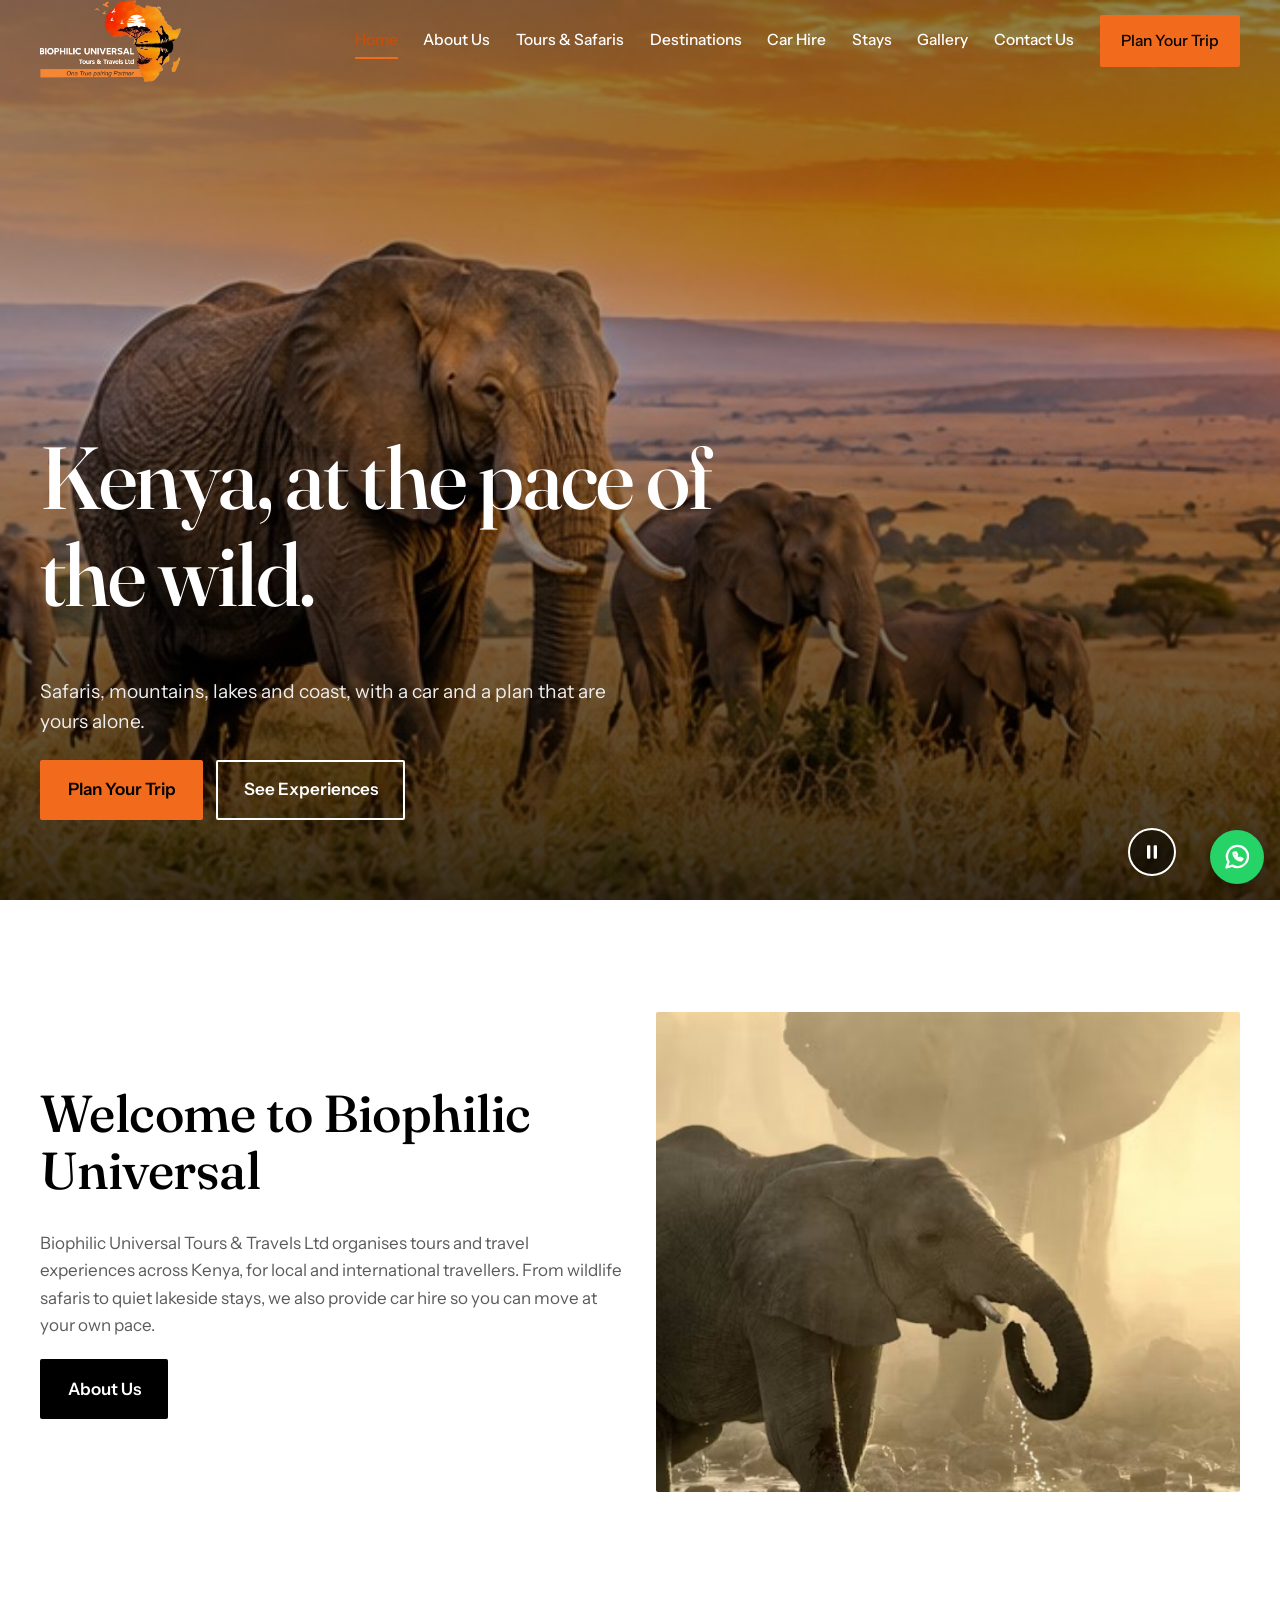
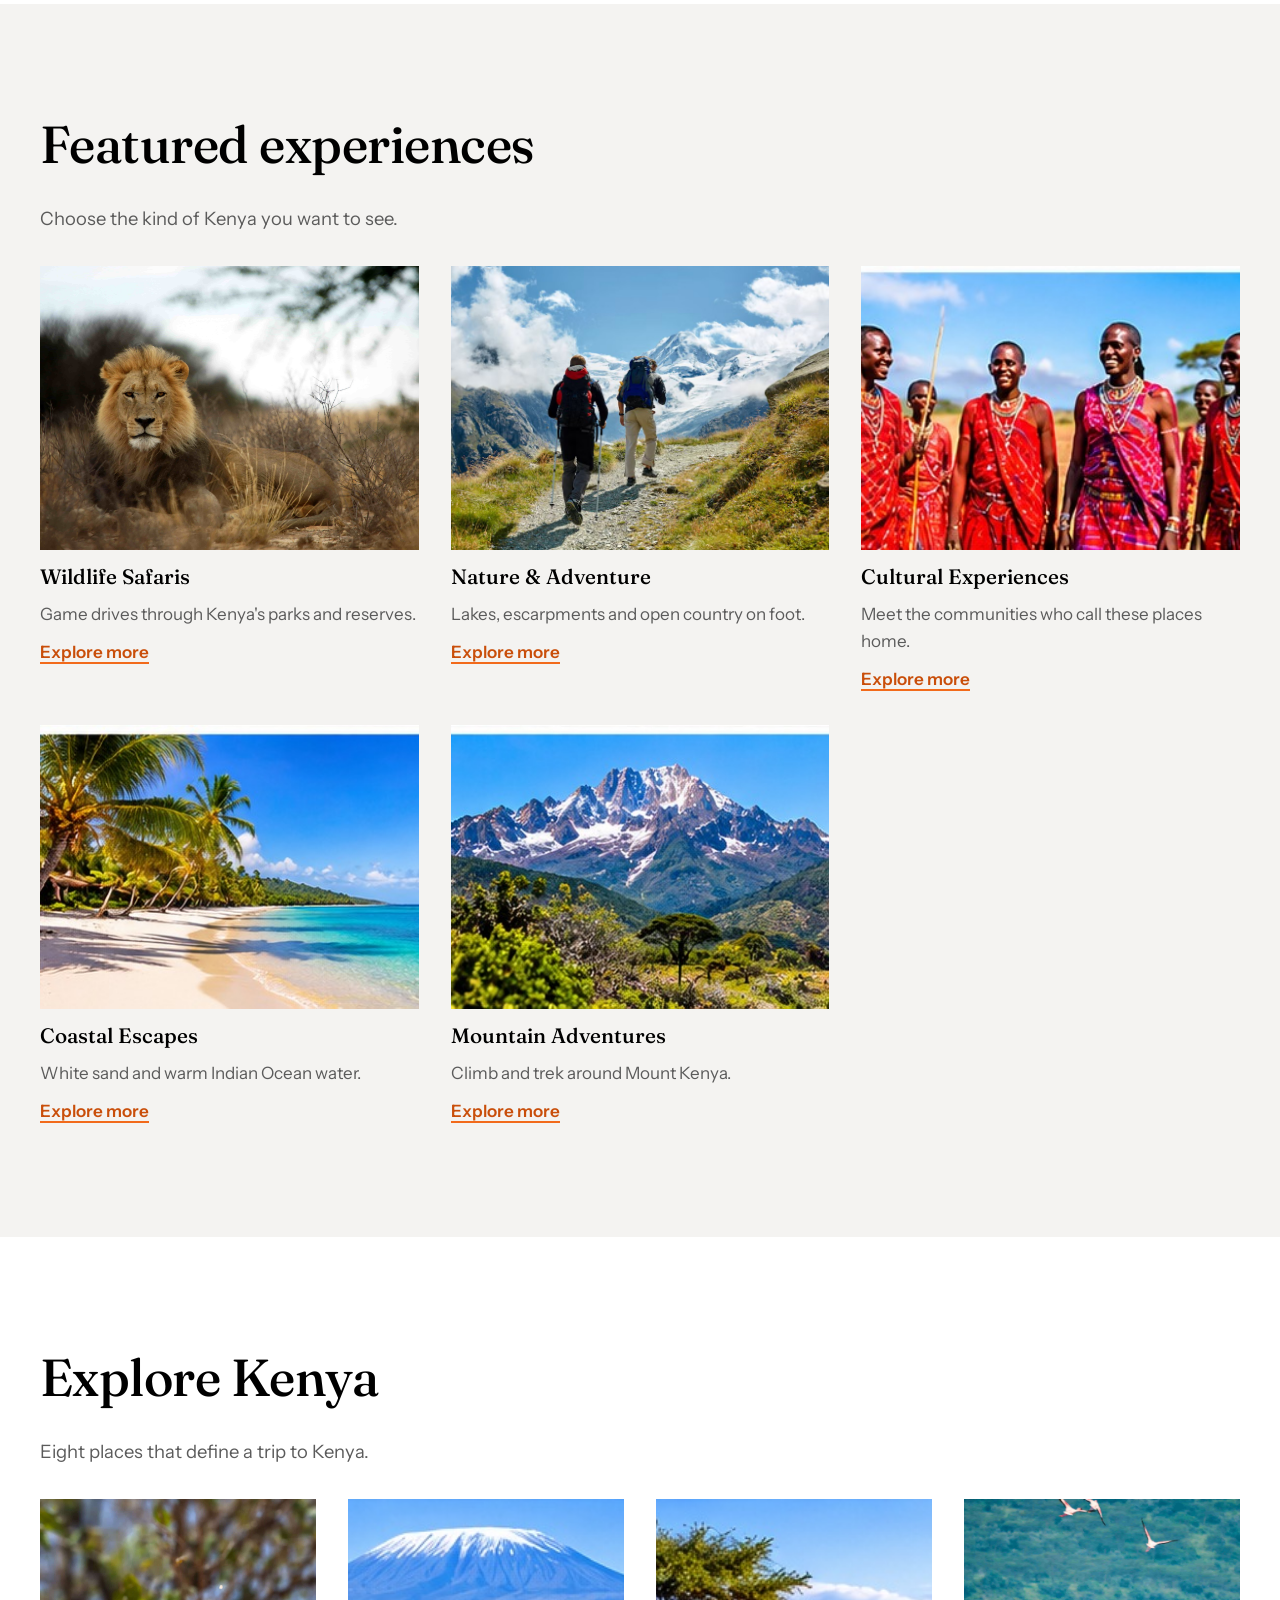
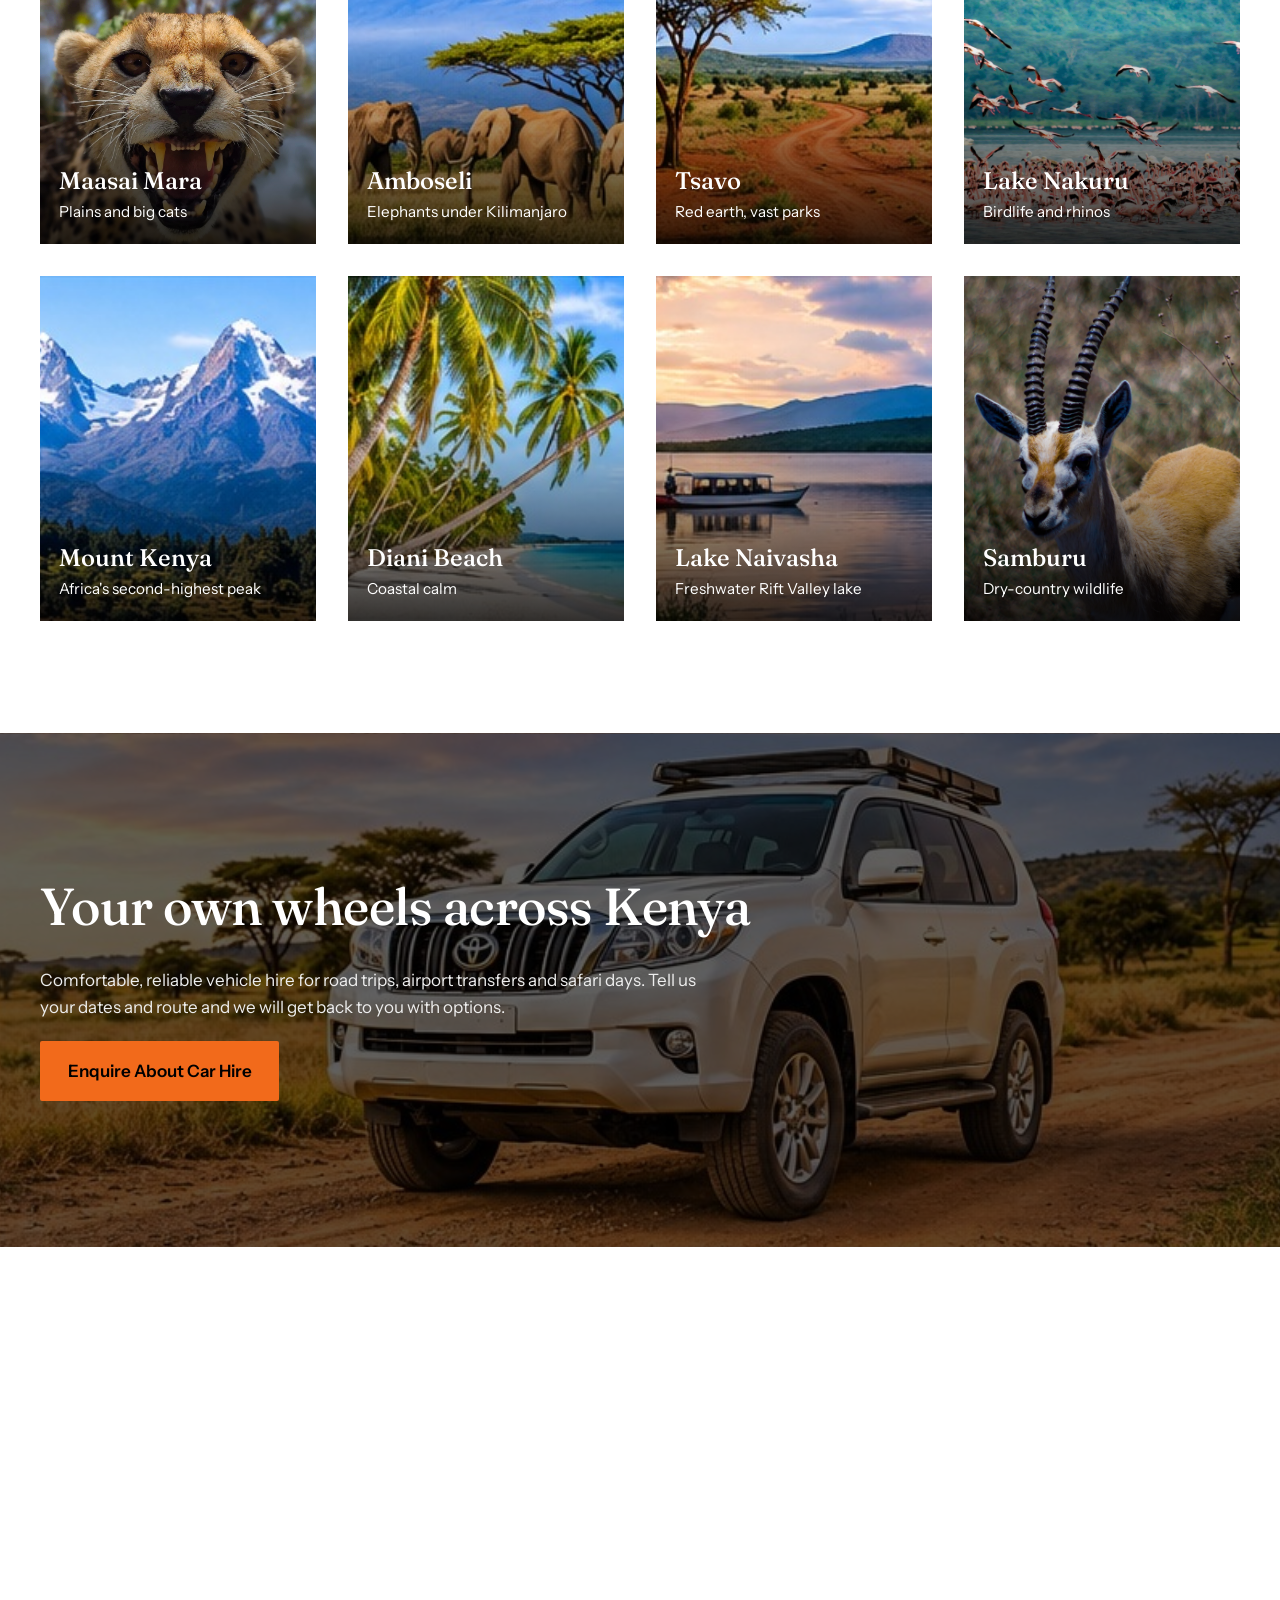
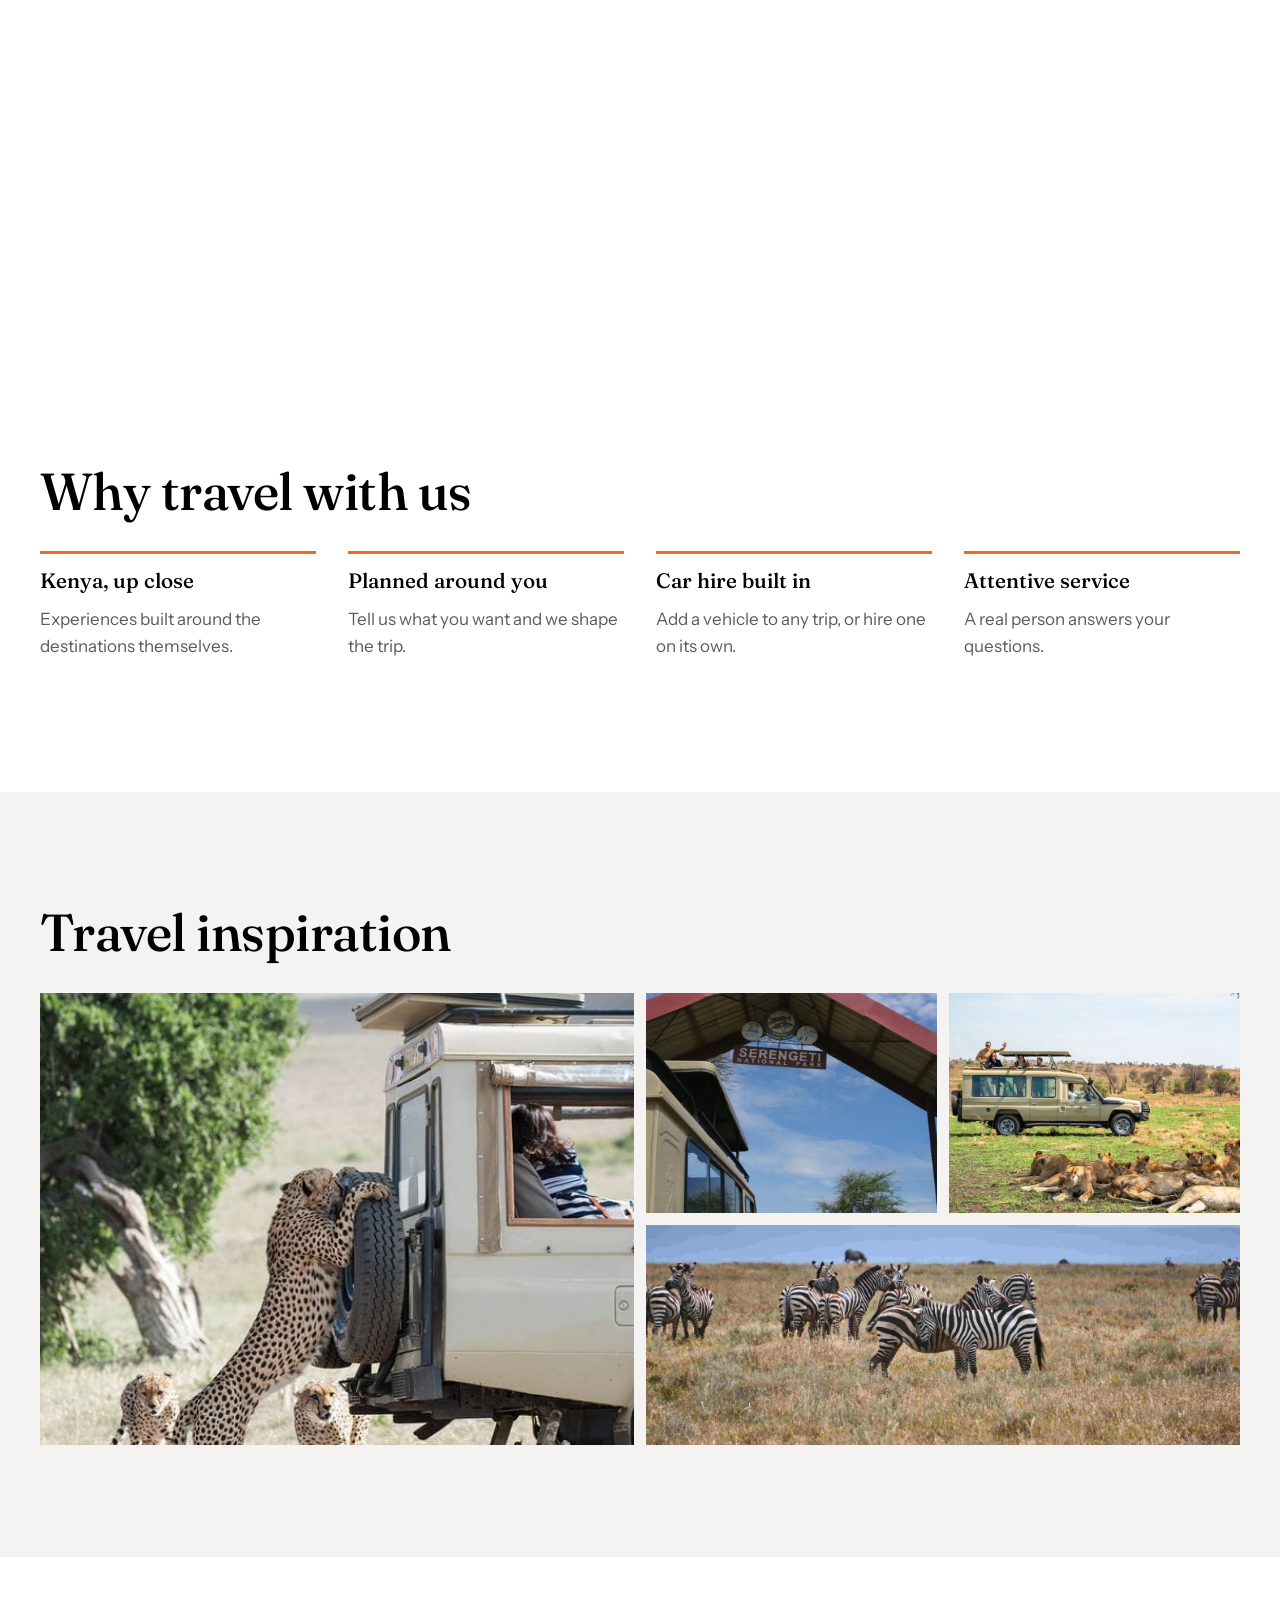
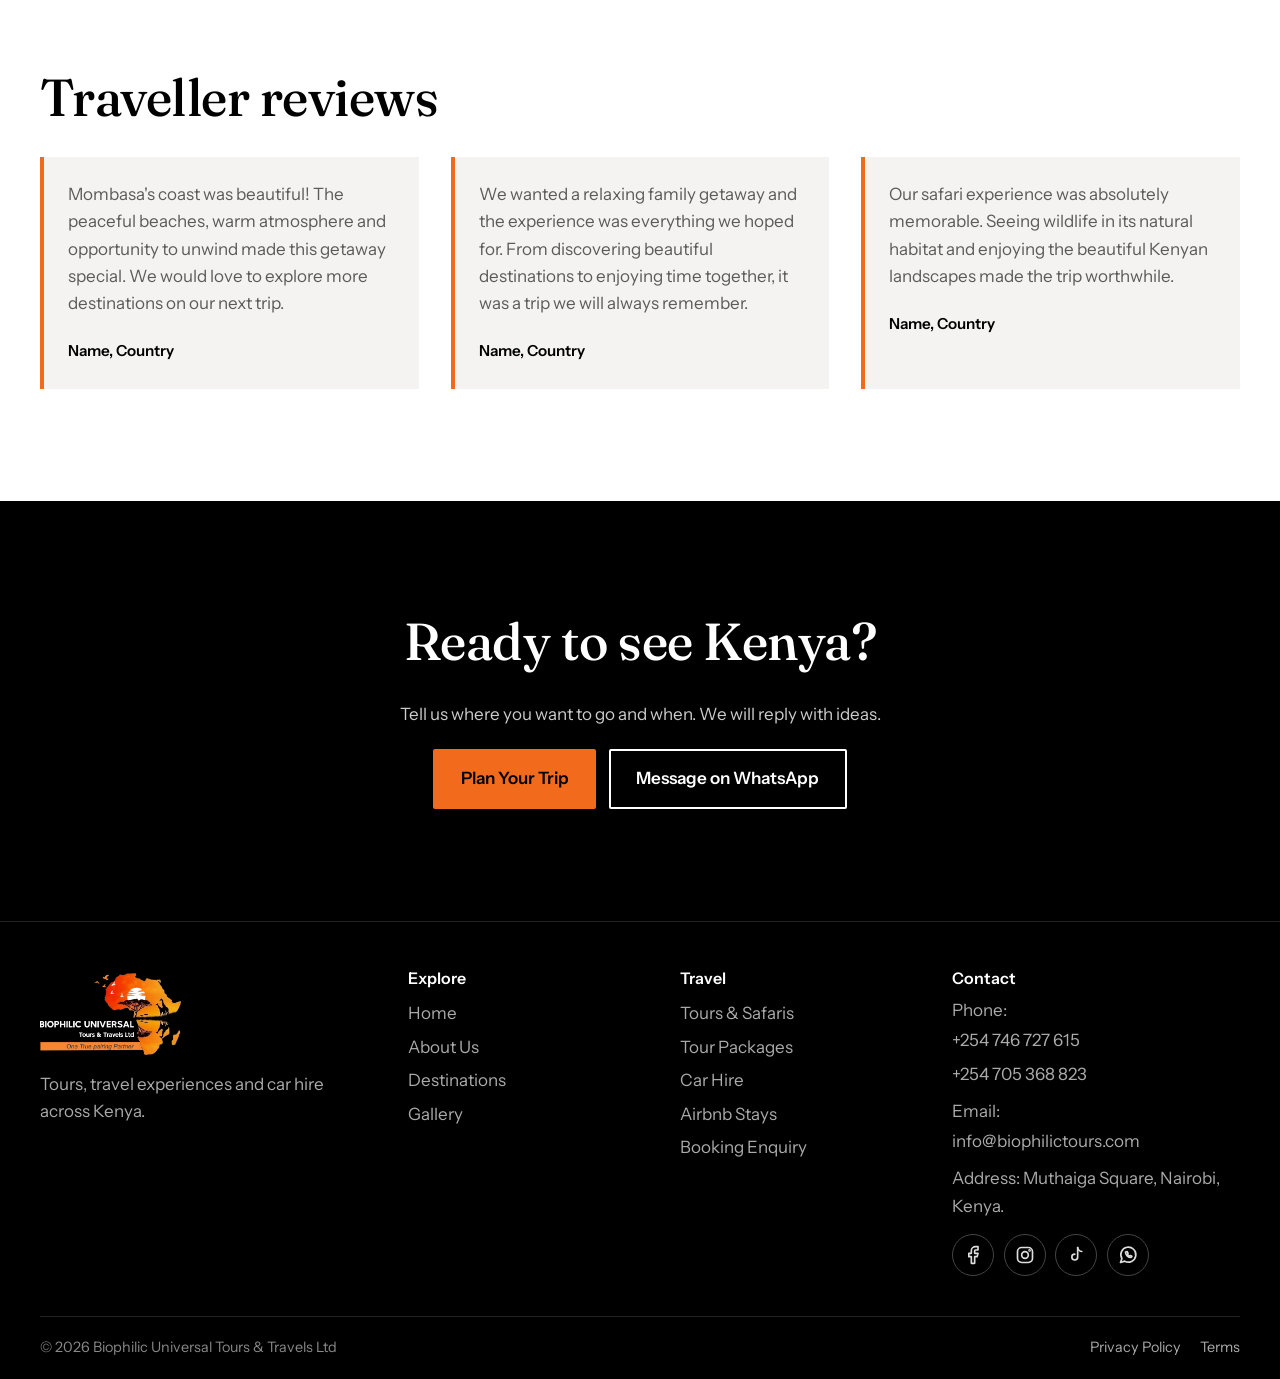
==== commit 53df9930: "Hero video icon" ====
--- a/index.html
+++ b/index.html
@@ -53,7 +53,10 @@
         <source src="assets/video/hero.webm" type="video/webm">
         <source src="assets/video/hero.mp4" type="video/mp4">
       </video>
-      <button class="hero-toggle" id="heroToggle" type="button" aria-label="Pause background video">Pause</button>
+      <button class="hero-toggle" id="heroToggle" type="button" aria-label="Pause background video">
+        <svg class="icon-pause" viewBox="0 0 24 24" aria-hidden="true"><rect x="6" y="4" width="4" height="16" rx="1"/><rect x="14" y="4" width="4" height="16" rx="1"/></svg>
+        <svg class="icon-play" viewBox="0 0 24 24" aria-hidden="true"><path d="M7 4.5v15a1 1 0 0 0 1.5.9l12-7.5a1 1 0 0 0 0-1.8l-12-7.5A1 1 0 0 0 7 4.5z"/></svg>
+      </button>
       <div class="wrap hero-inner">
         <h1>Kenya, at the pace of the wild.</h1>
         <p>Safaris, mountains, lakes and coast, with a car and a plan that are yours alone.</p>
@@ -70,7 +73,7 @@
         <p>Biophilic Universal Tours &amp; Travels Ltd organises tours and travel experiences across Kenya, for local and international travellers. From wildlife safaris to quiet lakeside stays, we also provide car hire so you can move at your own pace.</p>
         <a class="btn btn-dark" href="about.html">About Us</a>
       </div>
-      <div class="ph tall reveal" style="--img:url(../assets/images/welcome.jpg)" role="img" aria-label="Elephants walking across the Kenyan savannah"></div>
+      <div class="ph tall reveal" data-bg="../assets/images/welcome.jpg" role="img" aria-label="Elephants walking across the Kenyan savannah"></div>
     </section>
 
     <section class="section alt" id="experiences">
@@ -78,11 +81,11 @@
         <h2>Featured experiences</h2>
         <p class="lead">Choose the kind of Kenya you want to see.</p>
         <div class="grid g3">
-          <a class="card" href="tours.html#wildlife"><div class="ph" style="--img:url(../assets/images/wildlife.jpg)" role="img" aria-label="Lion resting in tall grass"></div><h3>Wildlife Safaris</h3><p>Game drives through Kenya's parks and reserves.</p><span class="more">Explore more</span></a>
-          <a class="card" href="tours.html#adventure"><div class="ph" style="--img:url(../assets/images/adventure.jpg)" role="img" aria-label="Hikers on a Kenyan trail"></div><h3>Nature &amp; Adventure</h3><p>Lakes, escarpments and open country on foot.</p><span class="more">Explore more</span></a>
-          <a class="card" href="tours.html#culture"><div class="ph" style="--img:url(../assets/images/culture.jpg)" role="img" aria-label="Cultural experience in Kenya"></div><h3>Cultural Experiences</h3><p>Meet the communities who call these places home.</p><span class="more">Explore more</span></a>
-          <a class="card" href="tours.html#coast"><div class="ph" style="--img:url(../assets/images/coast.jpg)" role="img" aria-label="Palm-lined beach on the Kenyan coast"></div><h3>Coastal Escapes</h3><p>White sand and warm Indian Ocean water.</p><span class="more">Explore more</span></a>
-          <a class="card" href="tours.html#mountains"><div class="ph" style="--img:url(../assets/images/mountain.jpg)" role="img" aria-label="Mount Kenya peaks"></div><h3>Mountain Adventures</h3><p>Climb and trek around Mount Kenya.</p><span class="more">Explore more</span></a>
+          <a class="card" href="tours.html#wildlife"><div class="ph" data-bg="../assets/images/wildlife.jpg" role="img" aria-label="Lion resting in tall grass"></div><h3>Wildlife Safaris</h3><p>Game drives through Kenya's parks and reserves.</p><span class="more">Explore more</span></a>
+          <a class="card" href="tours.html#adventure"><div class="ph" data-bg="../assets/images/adventure.jpg" role="img" aria-label="Hikers on a Kenyan trail"></div><h3>Nature &amp; Adventure</h3><p>Lakes, escarpments and open country on foot.</p><span class="more">Explore more</span></a>
+          <a class="card" href="tours.html#culture"><div class="ph" data-bg="../assets/images/culture.jpg" role="img" aria-label="Cultural experience in Kenya"></div><h3>Cultural Experiences</h3><p>Meet the communities who call these places home.</p><span class="more">Explore more</span></a>
+          <a class="card" href="tours.html#coast"><div class="ph" data-bg="../assets/images/coast.jpg" role="img" aria-label="Palm-lined beach on the Kenyan coast"></div><h3>Coastal Escapes</h3><p>White sand and warm Indian Ocean water.</p><span class="more">Explore more</span></a>
+          <a class="card" href="tours.html#mountains"><div class="ph" data-bg="../assets/images/mountain.jpg" role="img" aria-label="Mount Kenya peaks"></div><h3>Mountain Adventures</h3><p>Climb and trek around Mount Kenya.</p><span class="more">Explore more</span></a>
         </div>
       </div>
     </section>
@@ -91,18 +94,18 @@
       <h2>Explore Kenya</h2>
       <p class="lead">Eight places that define a trip to Kenya.</p>
       <div class="grid g4 dest">
-        <a class="tile ph" href="destinations.html#maasai-mara" style="--img:url(../assets/images/maasai-mara.jpg)"><span><b>Maasai Mara</b>Plains and big cats</span></a>
-        <a class="tile ph" href="destinations.html#amboseli" style="--img:url(../assets/images/amboseli.jpg)"><span><b>Amboseli</b>Elephants under Kilimanjaro</span></a>
-        <a class="tile ph" href="destinations.html#tsavo" style="--img:url(../assets/images/tsavo.jpg)"><span><b>Tsavo</b>Red earth, vast parks</span></a>
-        <a class="tile ph" href="destinations.html#lake-nakuru" style="--img:url(../assets/images/nakuru.jpg)"><span><b>Lake Nakuru</b>Birdlife and rhinos</span></a>
-        <a class="tile ph" href="destinations.html#mount-kenya" style="--img:url(../assets/images/mount-kenya.jpg)"><span><b>Mount Kenya</b>Africa's second-highest peak</span></a>
-        <a class="tile ph" href="destinations.html#diani" style="--img:url(../assets/images/diani.jpg)"><span><b>Diani Beach</b>Coastal calm</span></a>
-        <a class="tile ph" href="destinations.html#naivasha" style="--img:url(../assets/images/naivasha.jpg)"><span><b>Lake Naivasha</b>Freshwater Rift Valley lake</span></a>
-        <a class="tile ph" href="destinations.html#samburu" style="--img:url(../assets/images/samburu.jpg)"><span><b>Samburu</b>Dry-country wildlife</span></a>
+        <a class="tile ph" href="destinations.html#maasai-mara" data-bg="../assets/images/maasai-mara.jpg"><span><b>Maasai Mara</b>Plains and big cats</span></a>
+        <a class="tile ph" href="destinations.html#amboseli" data-bg="../assets/images/amboseli.jpg"><span><b>Amboseli</b>Elephants under Kilimanjaro</span></a>
+        <a class="tile ph" href="destinations.html#tsavo" data-bg="../assets/images/tsavo.jpg"><span><b>Tsavo</b>Red earth, vast parks</span></a>
+        <a class="tile ph" href="destinations.html#lake-nakuru" data-bg="../assets/images/nakuru.jpg"><span><b>Lake Nakuru</b>Birdlife and rhinos</span></a>
+        <a class="tile ph" href="destinations.html#mount-kenya" data-bg="../assets/images/mount-kenya.jpg"><span><b>Mount Kenya</b>Africa's second-highest peak</span></a>
+        <a class="tile ph" href="destinations.html#diani" data-bg="../assets/images/diani.jpg"><span><b>Diani Beach</b>Coastal calm</span></a>
+        <a class="tile ph" href="destinations.html#naivasha" data-bg="../assets/images/naivasha.jpg"><span><b>Lake Naivasha</b>Freshwater Rift Valley lake</span></a>
+        <a class="tile ph" href="destinations.html#samburu" data-bg="../assets/images/samburu.jpg"><span><b>Samburu</b>Dry-country wildlife</span></a>
       </div>
     </section>
 
-    <section class="carhire ph" id="car-hire" style="--img:url(../assets/images/car-hire.jpg)">
+    <section class="carhire ph" id="car-hire" data-bg="../assets/images/car-hire.jpg">
       <div class="wrap">
         <h2>Your own wheels across Kenya</h2>
         <p>Comfortable, reliable vehicle hire for road trips, airport transfers and safari days. Tell us your dates and route and we will get back to you with options.</p>
@@ -111,7 +114,7 @@
     </section>
 
     <section class="section wrap split" id="stays">
-      <div class="ph tall reveal" style="--img:url(../assets/images/airbnb.jpg)" role="img" aria-label="A comfortable place to stay in Kenya"></div>
+      <div class="ph tall reveal" data-bg="../assets/images/airbnb.jpg" role="img" aria-label="A comfortable place to stay in Kenya"></div>
       <div class="reveal">
         <h2>Stay with an Airbnb</h2>
         <p>Add a place to sleep to any trip. We can point you to Airbnb stays that suit your route and travel dates, so your safari, your car and your accommodation fit together.</p>
@@ -136,10 +139,10 @@
       <div class="wrap">
         <h2>Travel inspiration</h2>
         <div class="mosaic">
-          <div class="ph big" style="--img:url(../assets/images/gallery-1.jpeg)" role="img" aria-label="Safari vehicle at sunrise"></div>
-          <div class="ph" style="--img:url(../assets/images/gallery-2.jpg)" role="img" aria-label="Giraffes on the plains"></div>
-          <div class="ph" style="--img:url(../assets/images/gallery-3.jpeg)" role="img" aria-label="Flamingos on a lake"></div>
-          <div class="ph wide" style="--img:url(../assets/images/gallery-4.jpg)" role="img" aria-label="Kenyan coastline"></div>
+          <div class="ph big" data-bg="../assets/images/gallery-1.jpeg" role="img" aria-label="Safari vehicle at sunrise"></div>
+          <div class="ph" data-bg="../assets/images/gallery-2.jpg" role="img" aria-label="Giraffes on the plains"></div>
+          <div class="ph" data-bg="../assets/images/gallery-3.jpeg" role="img" aria-label="Flamingos on a lake"></div>
+          <div class="ph wide" data-bg="../assets/images/gallery-4.jpg" role="img" aria-label="Kenyan coastline"></div>
         </div>
       </div>
     </section>
--- a/css/style.css
+++ b/css/style.css
@@ -211,3 +211,13 @@
 @media(min-width:600px){.form-grid{grid-template-columns:1fr 1fr}}
 /* Nav fits 8 links on smaller laptops */
 @media(min-width:900px) and (max-width:1149px){.nav{gap:1rem}.nav a{font-size:.9rem}}
+
+/* Performance: background photos load via JS when near the screen; keep the gradient until then */
+.ph{--img:none}
+
+/* Hero video control: icon-only round button */
+.hero-toggle{display:grid;place-items:center;width:48px;height:48px;padding:0;border-radius:50%}
+.hero-toggle svg{width:20px;height:20px;fill:currentColor}
+.hero-toggle .icon-play{display:none}
+.hero-toggle.is-paused .icon-play{display:block}
+.hero-toggle.is-paused .icon-pause{display:none}
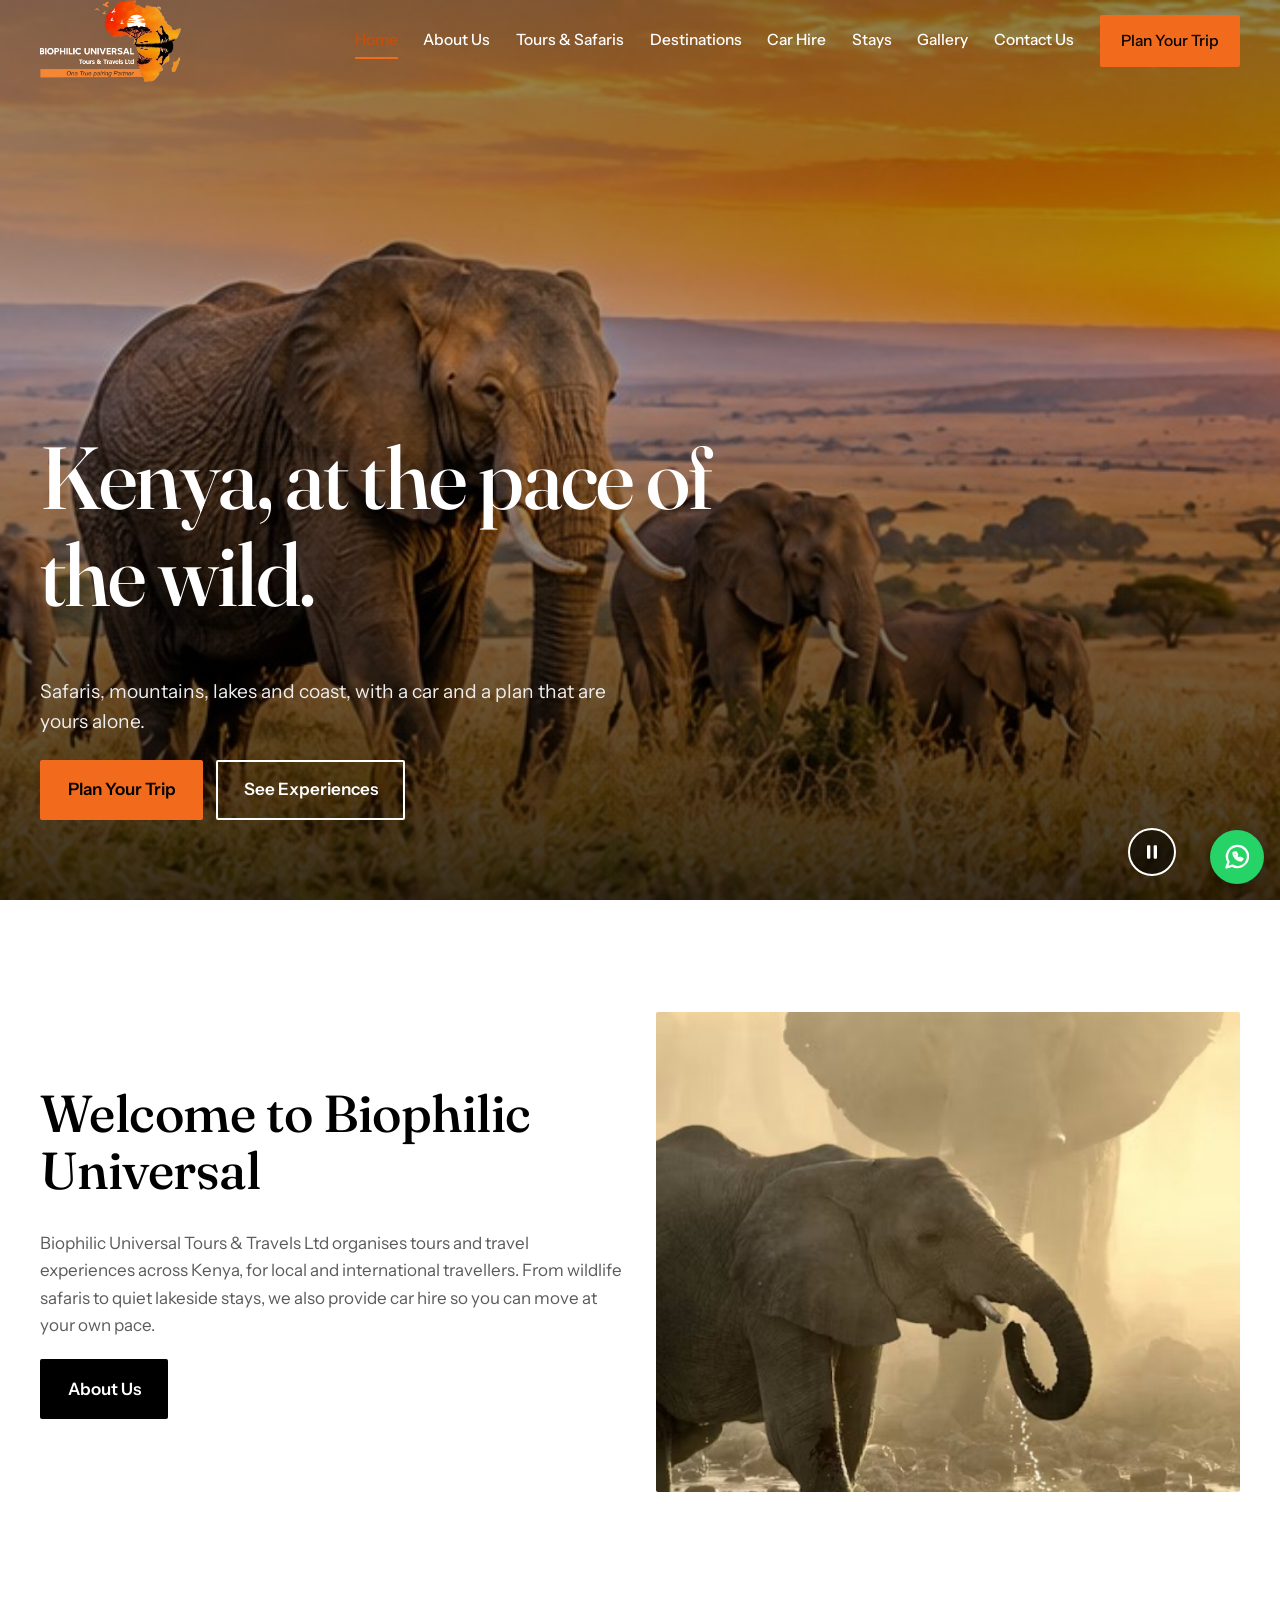
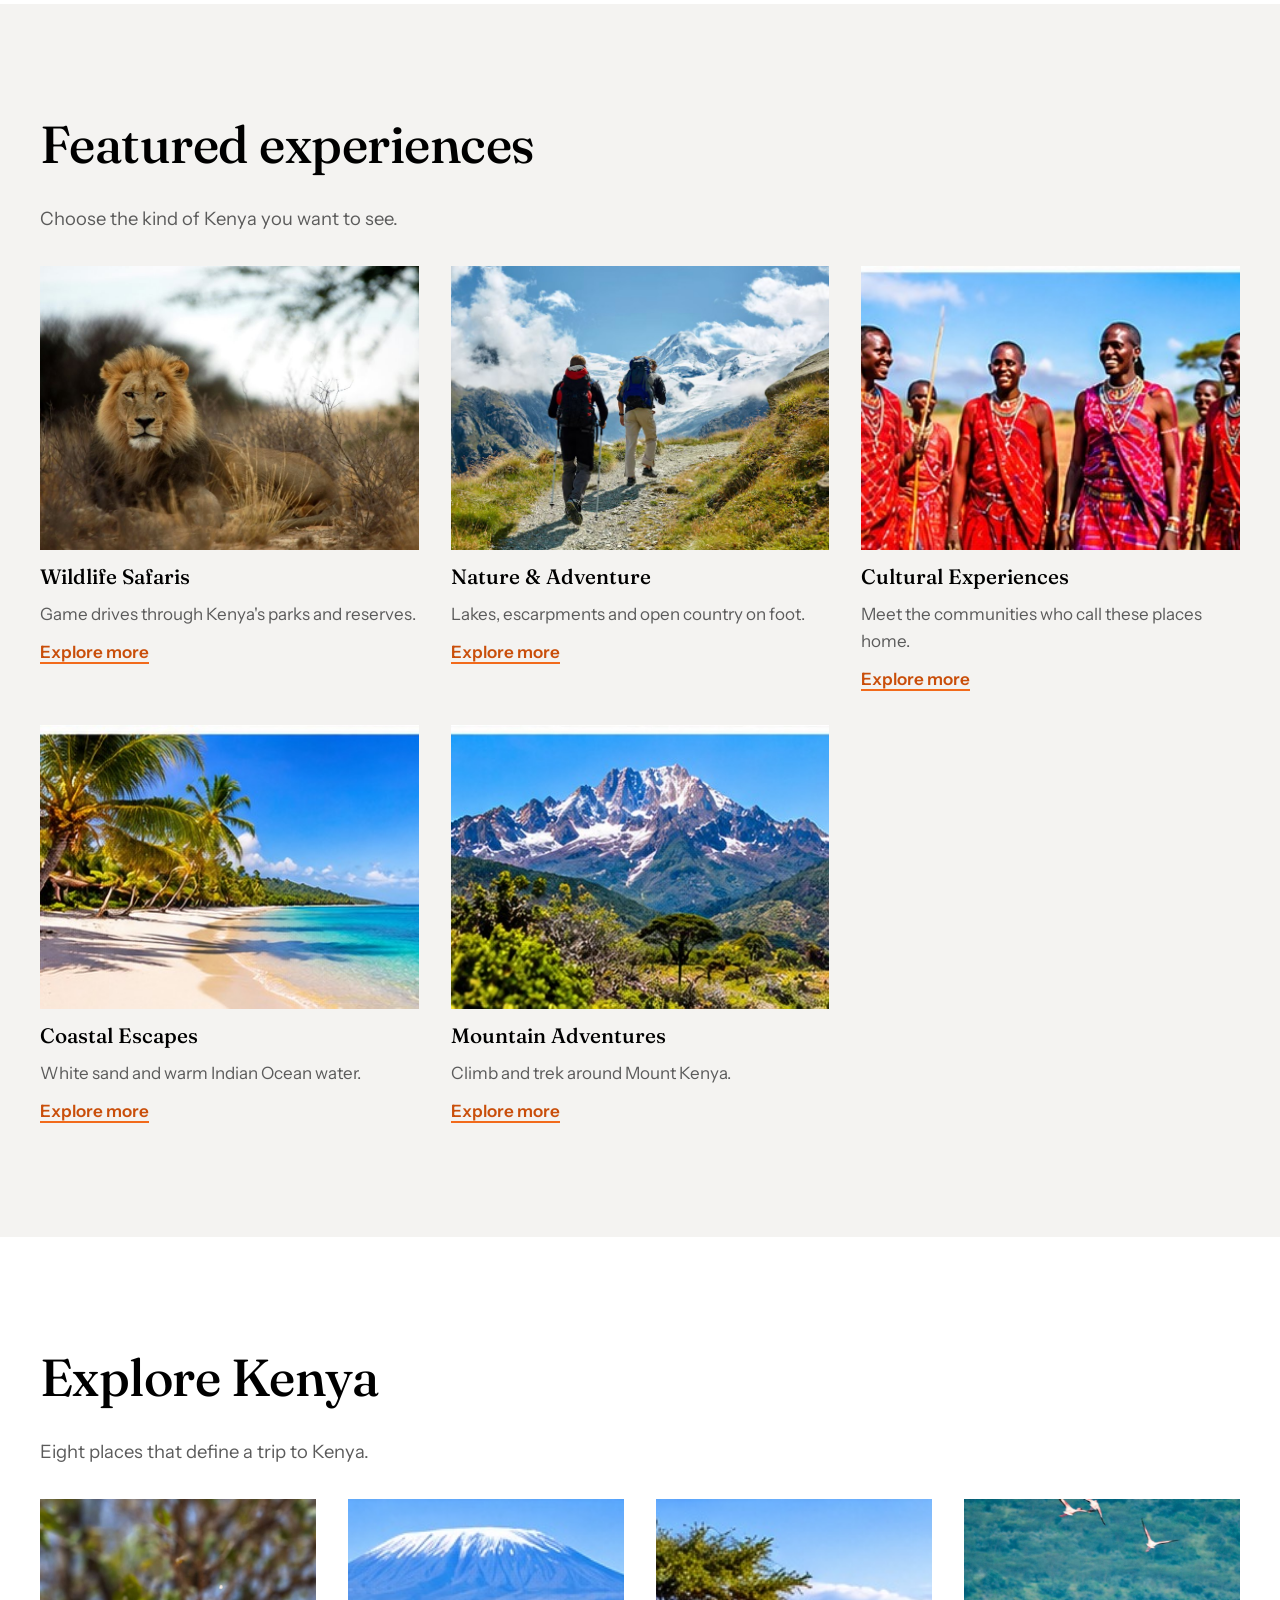
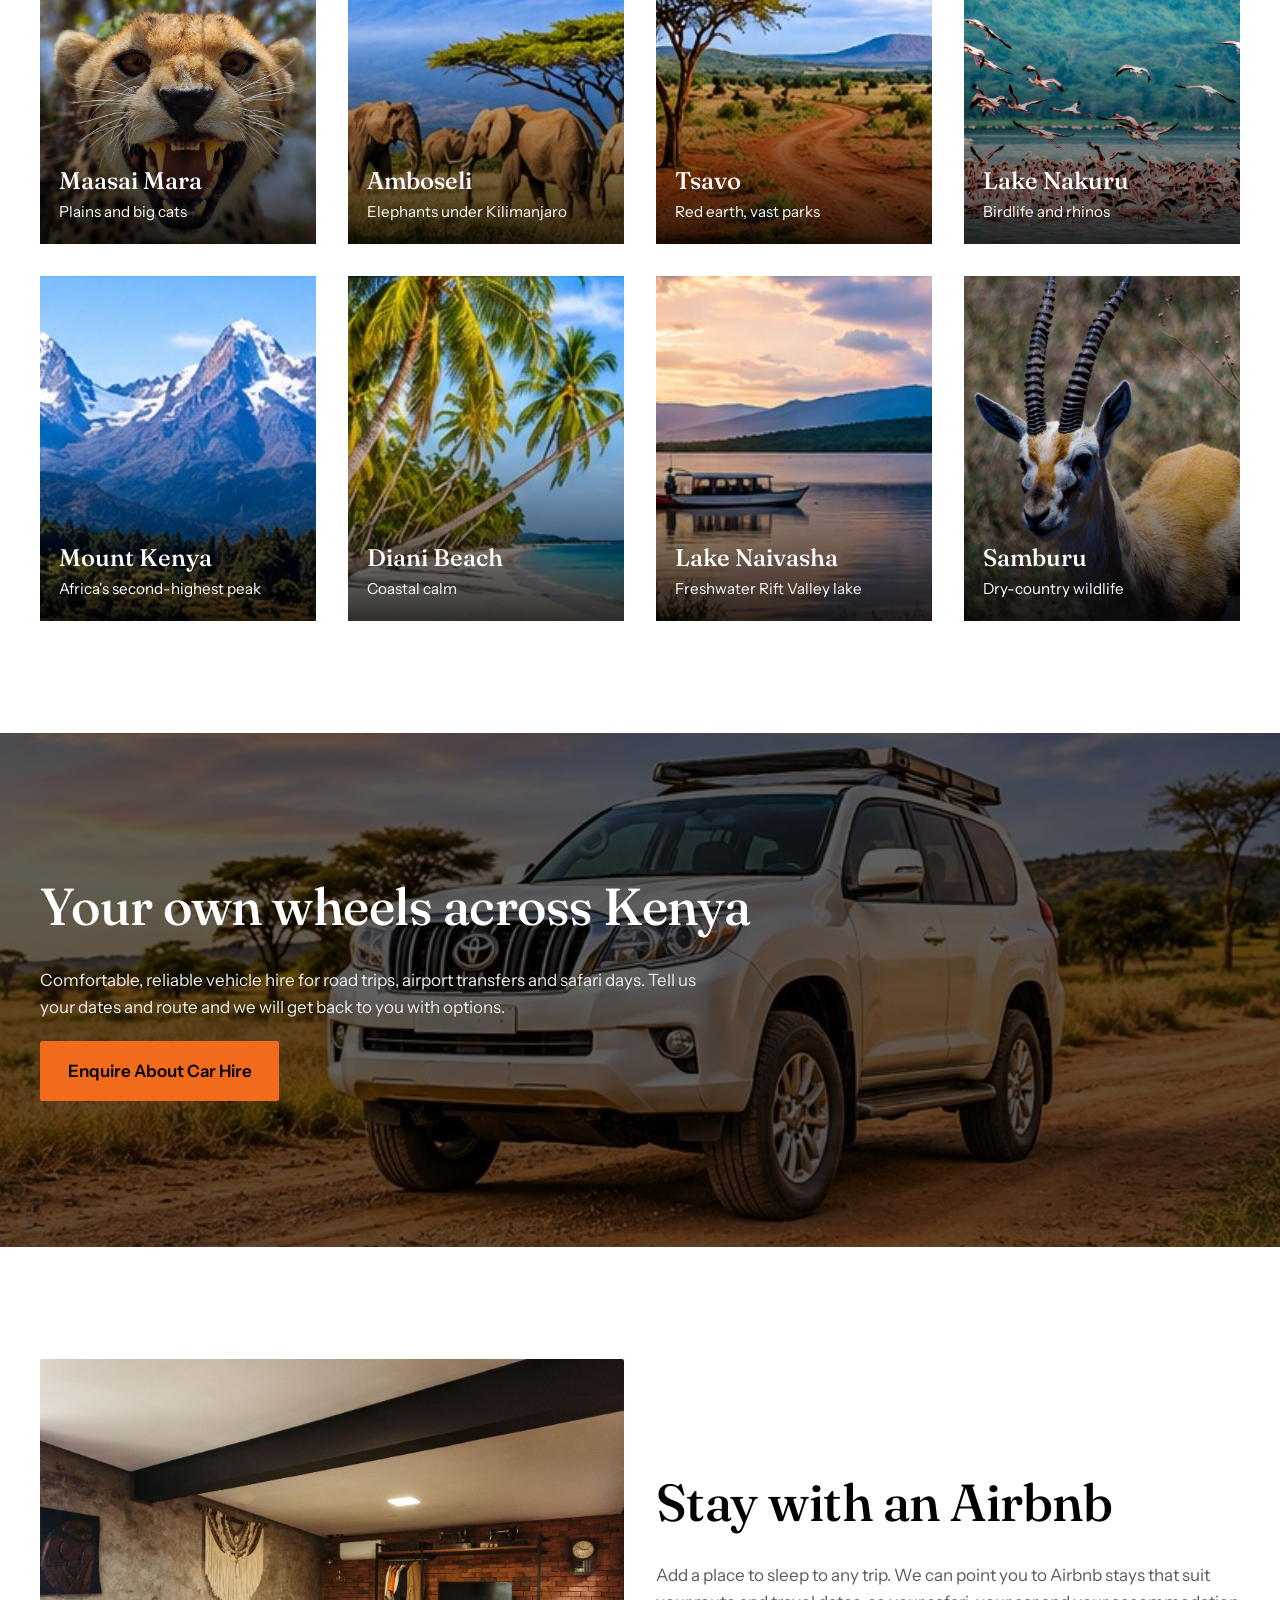
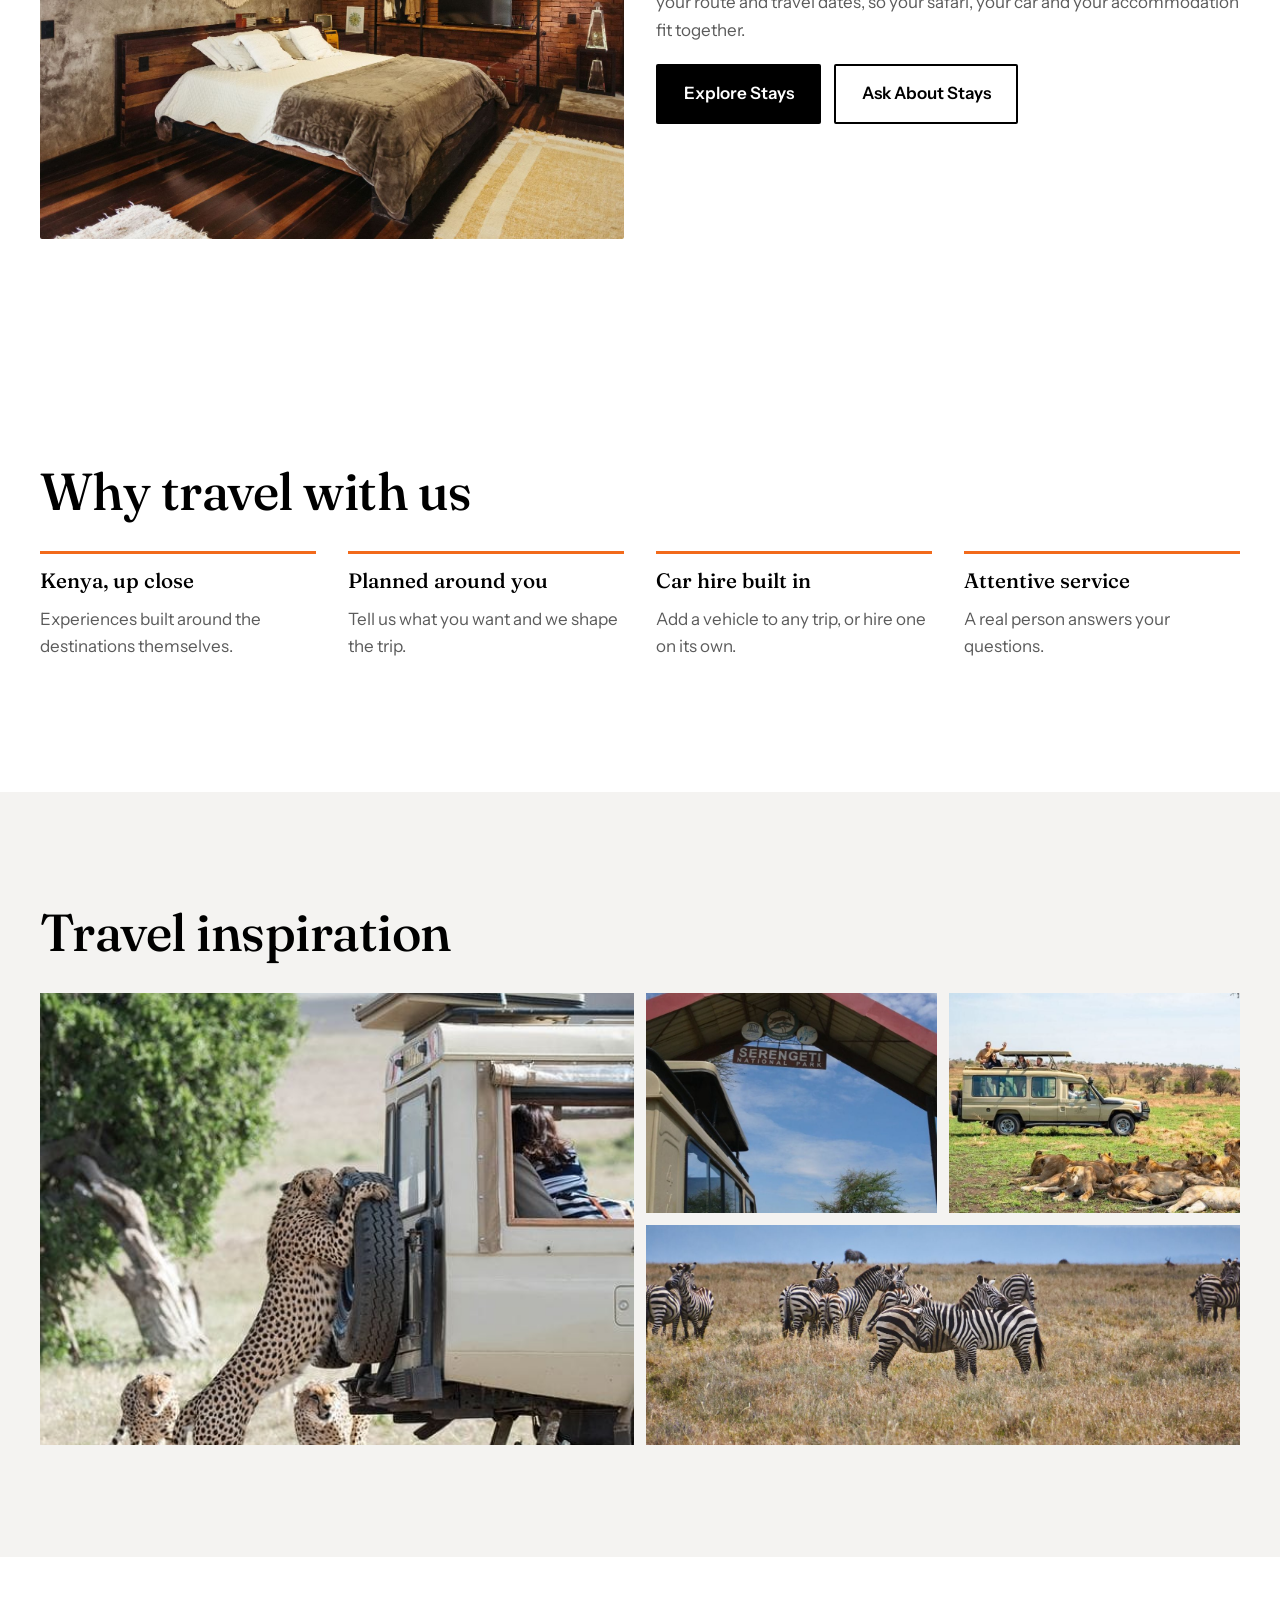
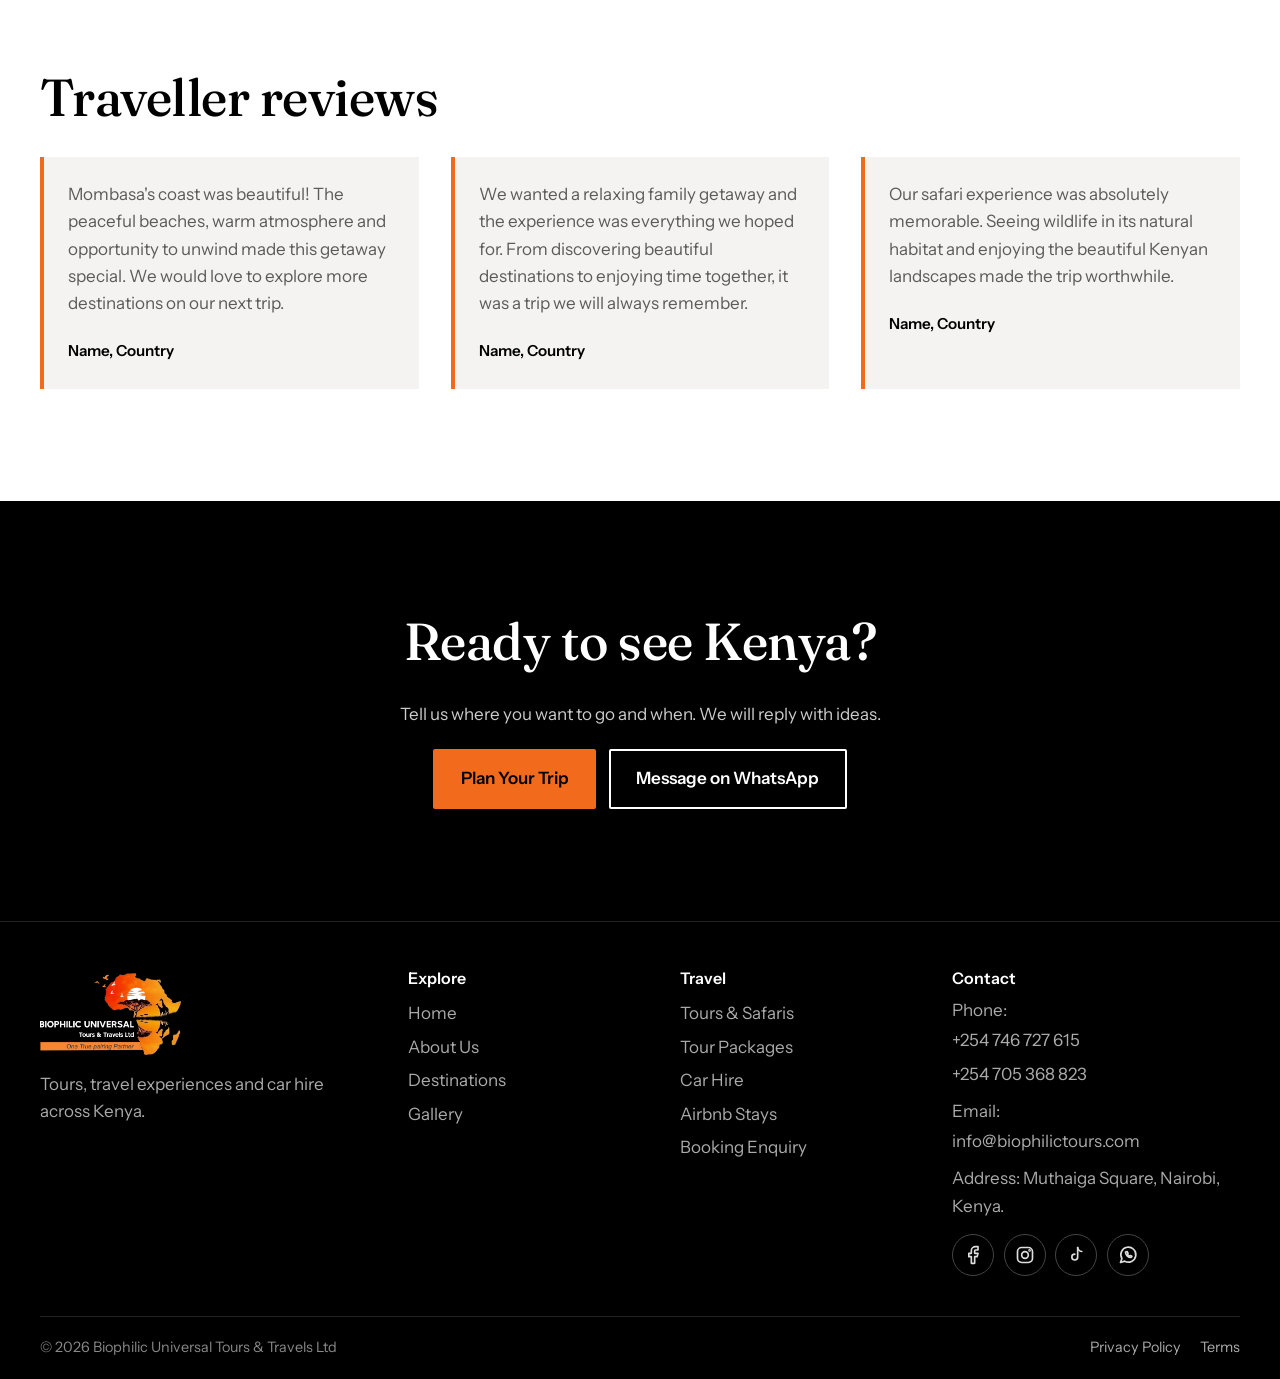
==== commit 90076735: "Resize images" ====
--- a/index.html
+++ b/index.html
@@ -73,7 +73,7 @@
         <p>Biophilic Universal Tours &amp; Travels Ltd organises tours and travel experiences across Kenya, for local and international travellers. From wildlife safaris to quiet lakeside stays, we also provide car hire so you can move at your own pace.</p>
         <a class="btn btn-dark" href="about.html">About Us</a>
       </div>
-      <div class="ph tall reveal" data-bg="../assets/images/welcome.jpg" role="img" aria-label="Elephants walking across the Kenyan savannah"></div>
+      <div class="ph tall reveal" style="--img:url(../assets/images/welcome.jpg)" role="img" aria-label="Elephants walking across the Kenyan savannah"></div>
     </section>
 
     <section class="section alt" id="experiences">
@@ -81,11 +81,11 @@
         <h2>Featured experiences</h2>
         <p class="lead">Choose the kind of Kenya you want to see.</p>
         <div class="grid g3">
-          <a class="card" href="tours.html#wildlife"><div class="ph" data-bg="../assets/images/wildlife.jpg" role="img" aria-label="Lion resting in tall grass"></div><h3>Wildlife Safaris</h3><p>Game drives through Kenya's parks and reserves.</p><span class="more">Explore more</span></a>
-          <a class="card" href="tours.html#adventure"><div class="ph" data-bg="../assets/images/adventure.jpg" role="img" aria-label="Hikers on a Kenyan trail"></div><h3>Nature &amp; Adventure</h3><p>Lakes, escarpments and open country on foot.</p><span class="more">Explore more</span></a>
-          <a class="card" href="tours.html#culture"><div class="ph" data-bg="../assets/images/culture.jpg" role="img" aria-label="Cultural experience in Kenya"></div><h3>Cultural Experiences</h3><p>Meet the communities who call these places home.</p><span class="more">Explore more</span></a>
-          <a class="card" href="tours.html#coast"><div class="ph" data-bg="../assets/images/coast.jpg" role="img" aria-label="Palm-lined beach on the Kenyan coast"></div><h3>Coastal Escapes</h3><p>White sand and warm Indian Ocean water.</p><span class="more">Explore more</span></a>
-          <a class="card" href="tours.html#mountains"><div class="ph" data-bg="../assets/images/mountain.jpg" role="img" aria-label="Mount Kenya peaks"></div><h3>Mountain Adventures</h3><p>Climb and trek around Mount Kenya.</p><span class="more">Explore more</span></a>
+          <a class="card" href="tours.html#wildlife"><div class="ph" style="--img:url(../assets/images/wildlife.jpg)" role="img" aria-label="Lion resting in tall grass"></div><h3>Wildlife Safaris</h3><p>Game drives through Kenya's parks and reserves.</p><span class="more">Explore more</span></a>
+          <a class="card" href="tours.html#adventure"><div class="ph" style="--img:url(../assets/images/adventure.jpg)" role="img" aria-label="Hikers on a Kenyan trail"></div><h3>Nature &amp; Adventure</h3><p>Lakes, escarpments and open country on foot.</p><span class="more">Explore more</span></a>
+          <a class="card" href="tours.html#culture"><div class="ph" style="--img:url(../assets/images/culture.jpg)" role="img" aria-label="Cultural experience in Kenya"></div><h3>Cultural Experiences</h3><p>Meet the communities who call these places home.</p><span class="more">Explore more</span></a>
+          <a class="card" href="tours.html#coast"><div class="ph" style="--img:url(../assets/images/coast.jpg)" role="img" aria-label="Palm-lined beach on the Kenyan coast"></div><h3>Coastal Escapes</h3><p>White sand and warm Indian Ocean water.</p><span class="more">Explore more</span></a>
+          <a class="card" href="tours.html#mountains"><div class="ph" style="--img:url(../assets/images/mountain.jpg)" role="img" aria-label="Mount Kenya peaks"></div><h3>Mountain Adventures</h3><p>Climb and trek around Mount Kenya.</p><span class="more">Explore more</span></a>
         </div>
       </div>
     </section>
@@ -94,18 +94,18 @@
       <h2>Explore Kenya</h2>
       <p class="lead">Eight places that define a trip to Kenya.</p>
       <div class="grid g4 dest">
-        <a class="tile ph" href="destinations.html#maasai-mara" data-bg="../assets/images/maasai-mara.jpg"><span><b>Maasai Mara</b>Plains and big cats</span></a>
-        <a class="tile ph" href="destinations.html#amboseli" data-bg="../assets/images/amboseli.jpg"><span><b>Amboseli</b>Elephants under Kilimanjaro</span></a>
-        <a class="tile ph" href="destinations.html#tsavo" data-bg="../assets/images/tsavo.jpg"><span><b>Tsavo</b>Red earth, vast parks</span></a>
-        <a class="tile ph" href="destinations.html#lake-nakuru" data-bg="../assets/images/nakuru.jpg"><span><b>Lake Nakuru</b>Birdlife and rhinos</span></a>
-        <a class="tile ph" href="destinations.html#mount-kenya" data-bg="../assets/images/mount-kenya.jpg"><span><b>Mount Kenya</b>Africa's second-highest peak</span></a>
-        <a class="tile ph" href="destinations.html#diani" data-bg="../assets/images/diani.jpg"><span><b>Diani Beach</b>Coastal calm</span></a>
-        <a class="tile ph" href="destinations.html#naivasha" data-bg="../assets/images/naivasha.jpg"><span><b>Lake Naivasha</b>Freshwater Rift Valley lake</span></a>
-        <a class="tile ph" href="destinations.html#samburu" data-bg="../assets/images/samburu.jpg"><span><b>Samburu</b>Dry-country wildlife</span></a>
+        <a class="tile ph" href="destinations.html#maasai-mara" style="--img:url(../assets/images/maasai-mara.jpg)"><span><b>Maasai Mara</b>Plains and big cats</span></a>
+        <a class="tile ph" href="destinations.html#amboseli" style="--img:url(../assets/images/amboseli.jpg)"><span><b>Amboseli</b>Elephants under Kilimanjaro</span></a>
+        <a class="tile ph" href="destinations.html#tsavo" style="--img:url(../assets/images/tsavo.jpg)"><span><b>Tsavo</b>Red earth, vast parks</span></a>
+        <a class="tile ph" href="destinations.html#lake-nakuru" style="--img:url(../assets/images/nakuru.jpg)"><span><b>Lake Nakuru</b>Birdlife and rhinos</span></a>
+        <a class="tile ph" href="destinations.html#mount-kenya" style="--img:url(../assets/images/mount-kenya.jpg)"><span><b>Mount Kenya</b>Africa's second-highest peak</span></a>
+        <a class="tile ph" href="destinations.html#diani" style="--img:url(../assets/images/diani.jpg)"><span><b>Diani Beach</b>Coastal calm</span></a>
+        <a class="tile ph" href="destinations.html#naivasha" style="--img:url(../assets/images/naivasha.jpg)"><span><b>Lake Naivasha</b>Freshwater Rift Valley lake</span></a>
+        <a class="tile ph" href="destinations.html#samburu" style="--img:url(../assets/images/samburu.jpg)"><span><b>Samburu</b>Dry-country wildlife</span></a>
       </div>
     </section>
 
-    <section class="carhire ph" id="car-hire" data-bg="../assets/images/car-hire.jpg">
+    <section class="carhire ph" id="car-hire" style="--img:url(../assets/images/car-hire.jpg)">
       <div class="wrap">
         <h2>Your own wheels across Kenya</h2>
         <p>Comfortable, reliable vehicle hire for road trips, airport transfers and safari days. Tell us your dates and route and we will get back to you with options.</p>
@@ -114,7 +114,7 @@
     </section>
 
     <section class="section wrap split" id="stays">
-      <div class="ph tall reveal" data-bg="../assets/images/airbnb.jpg" role="img" aria-label="A comfortable place to stay in Kenya"></div>
+      <div class="ph tall reveal" style="--img:url(../assets/images/airbnb.jpg)" role="img" aria-label="A comfortable place to stay in Kenya"></div>
       <div class="reveal">
         <h2>Stay with an Airbnb</h2>
         <p>Add a place to sleep to any trip. We can point you to Airbnb stays that suit your route and travel dates, so your safari, your car and your accommodation fit together.</p>
@@ -139,10 +139,10 @@
       <div class="wrap">
         <h2>Travel inspiration</h2>
         <div class="mosaic">
-          <div class="ph big" data-bg="../assets/images/gallery-1.jpeg" role="img" aria-label="Safari vehicle at sunrise"></div>
-          <div class="ph" data-bg="../assets/images/gallery-2.jpg" role="img" aria-label="Giraffes on the plains"></div>
-          <div class="ph" data-bg="../assets/images/gallery-3.jpeg" role="img" aria-label="Flamingos on a lake"></div>
-          <div class="ph wide" data-bg="../assets/images/gallery-4.jpg" role="img" aria-label="Kenyan coastline"></div>
+          <div class="ph big" style="--img:url(../assets/images/gallery-1.jpeg)" role="img" aria-label="Safari vehicle at sunrise"></div>
+          <div class="ph" style="--img:url(../assets/images/gallery-2.jpg)" role="img" aria-label="Giraffes on the plains"></div>
+          <div class="ph" style="--img:url(../assets/images/gallery-3.jpeg)" role="img" aria-label="Flamingos on a lake"></div>
+          <div class="ph wide" style="--img:url(../assets/images/gallery-4.jpg)" role="img" aria-label="Kenyan coastline"></div>
         </div>
       </div>
     </section>
--- a/css/style.css
+++ b/css/style.css
@@ -112,7 +112,7 @@
 .legal a{display:inline;margin-left:1rem}
 
 /* Reveal (images only) */
-.reveal{opacity:0;transform:translateY(20px);transition:opacity .8s,transform .8s}
+.reveal{opacity:0;transition:opacity .4s}
 .reveal.in{opacity:1;transform:none}
 
 /* Breakpoints */
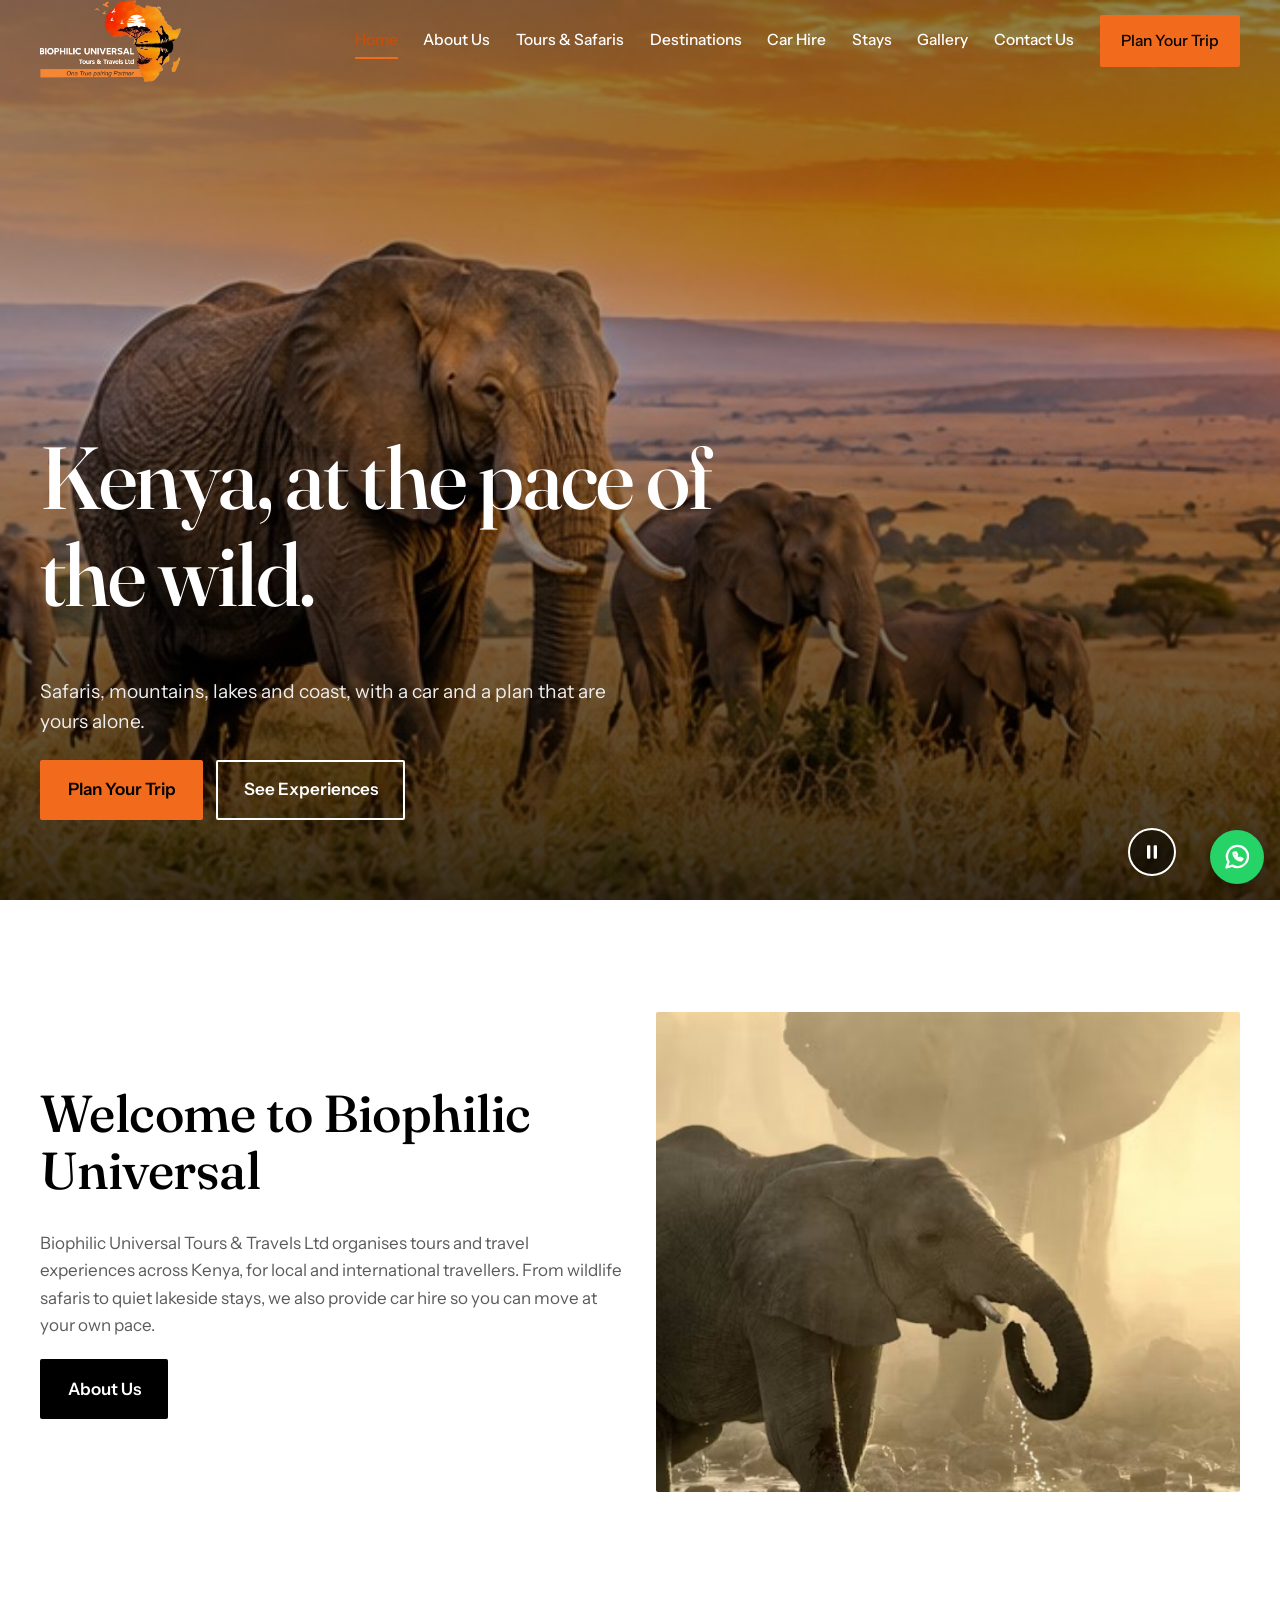
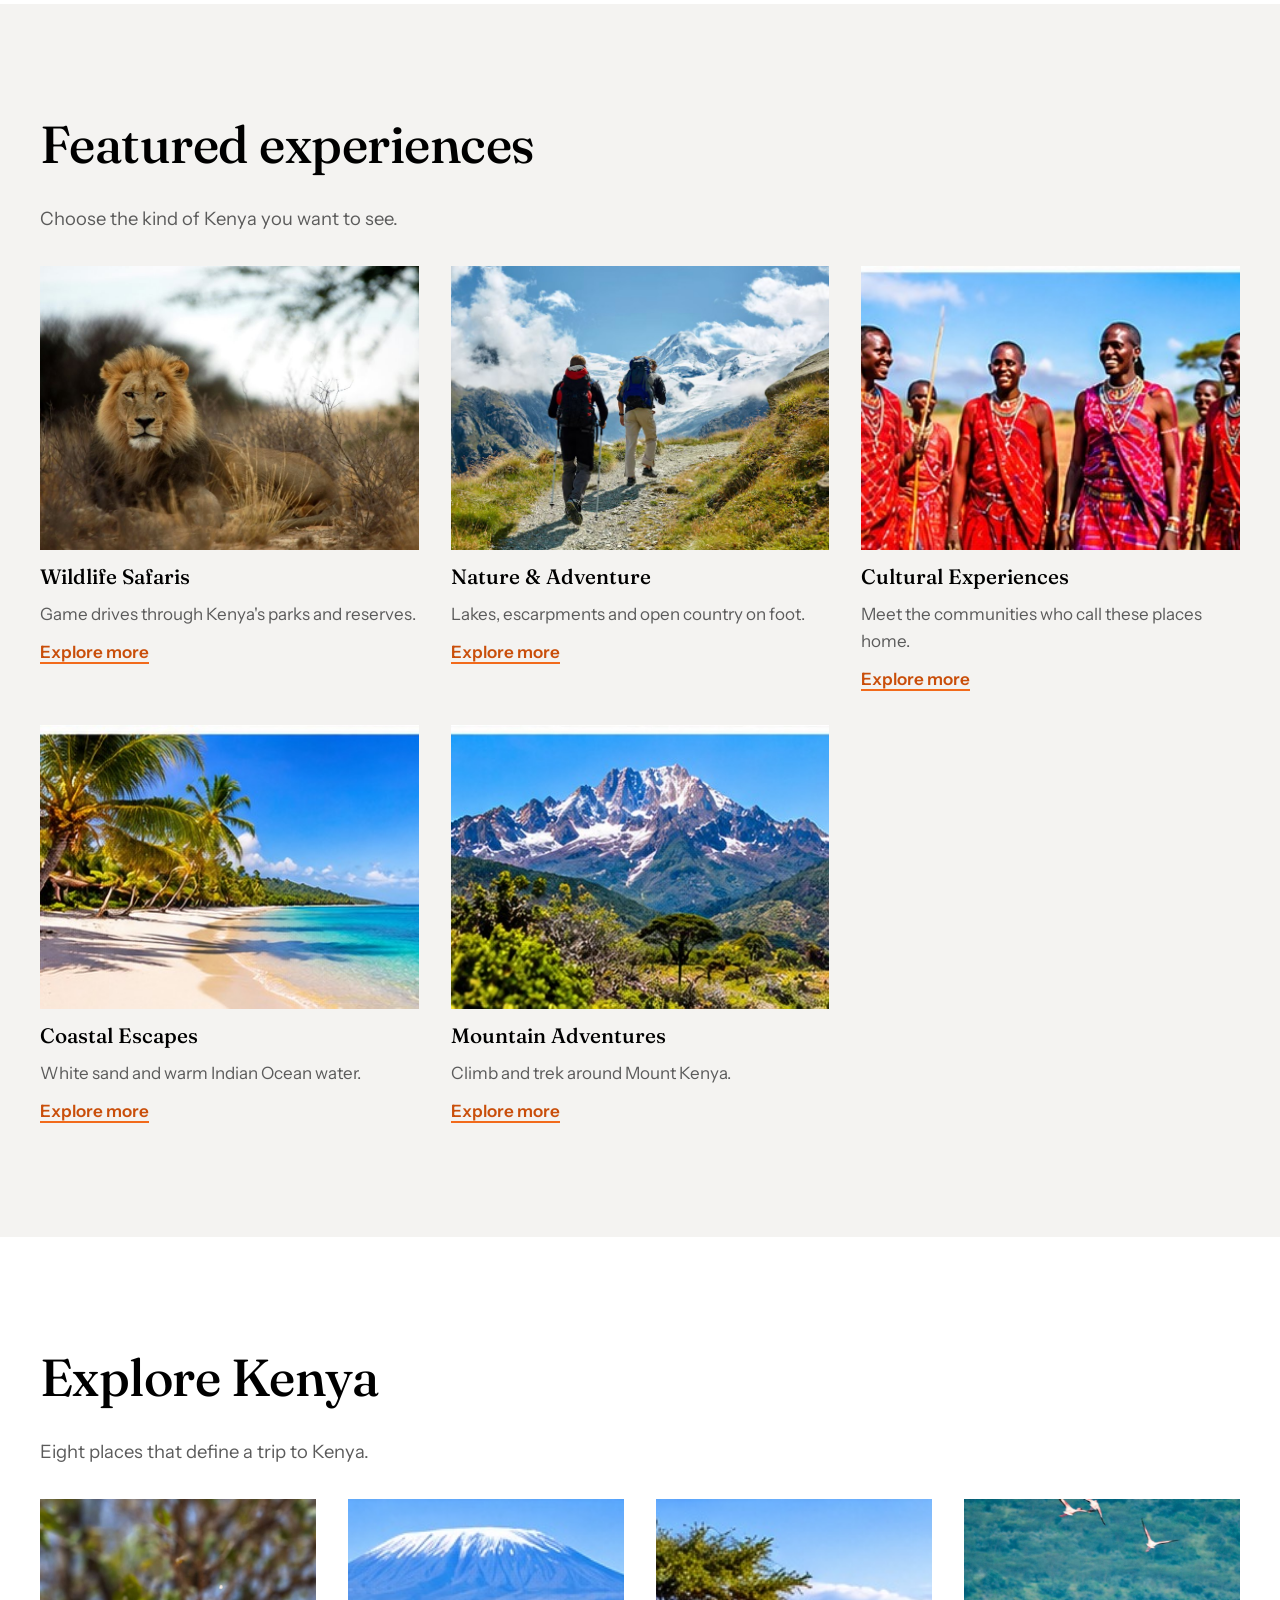
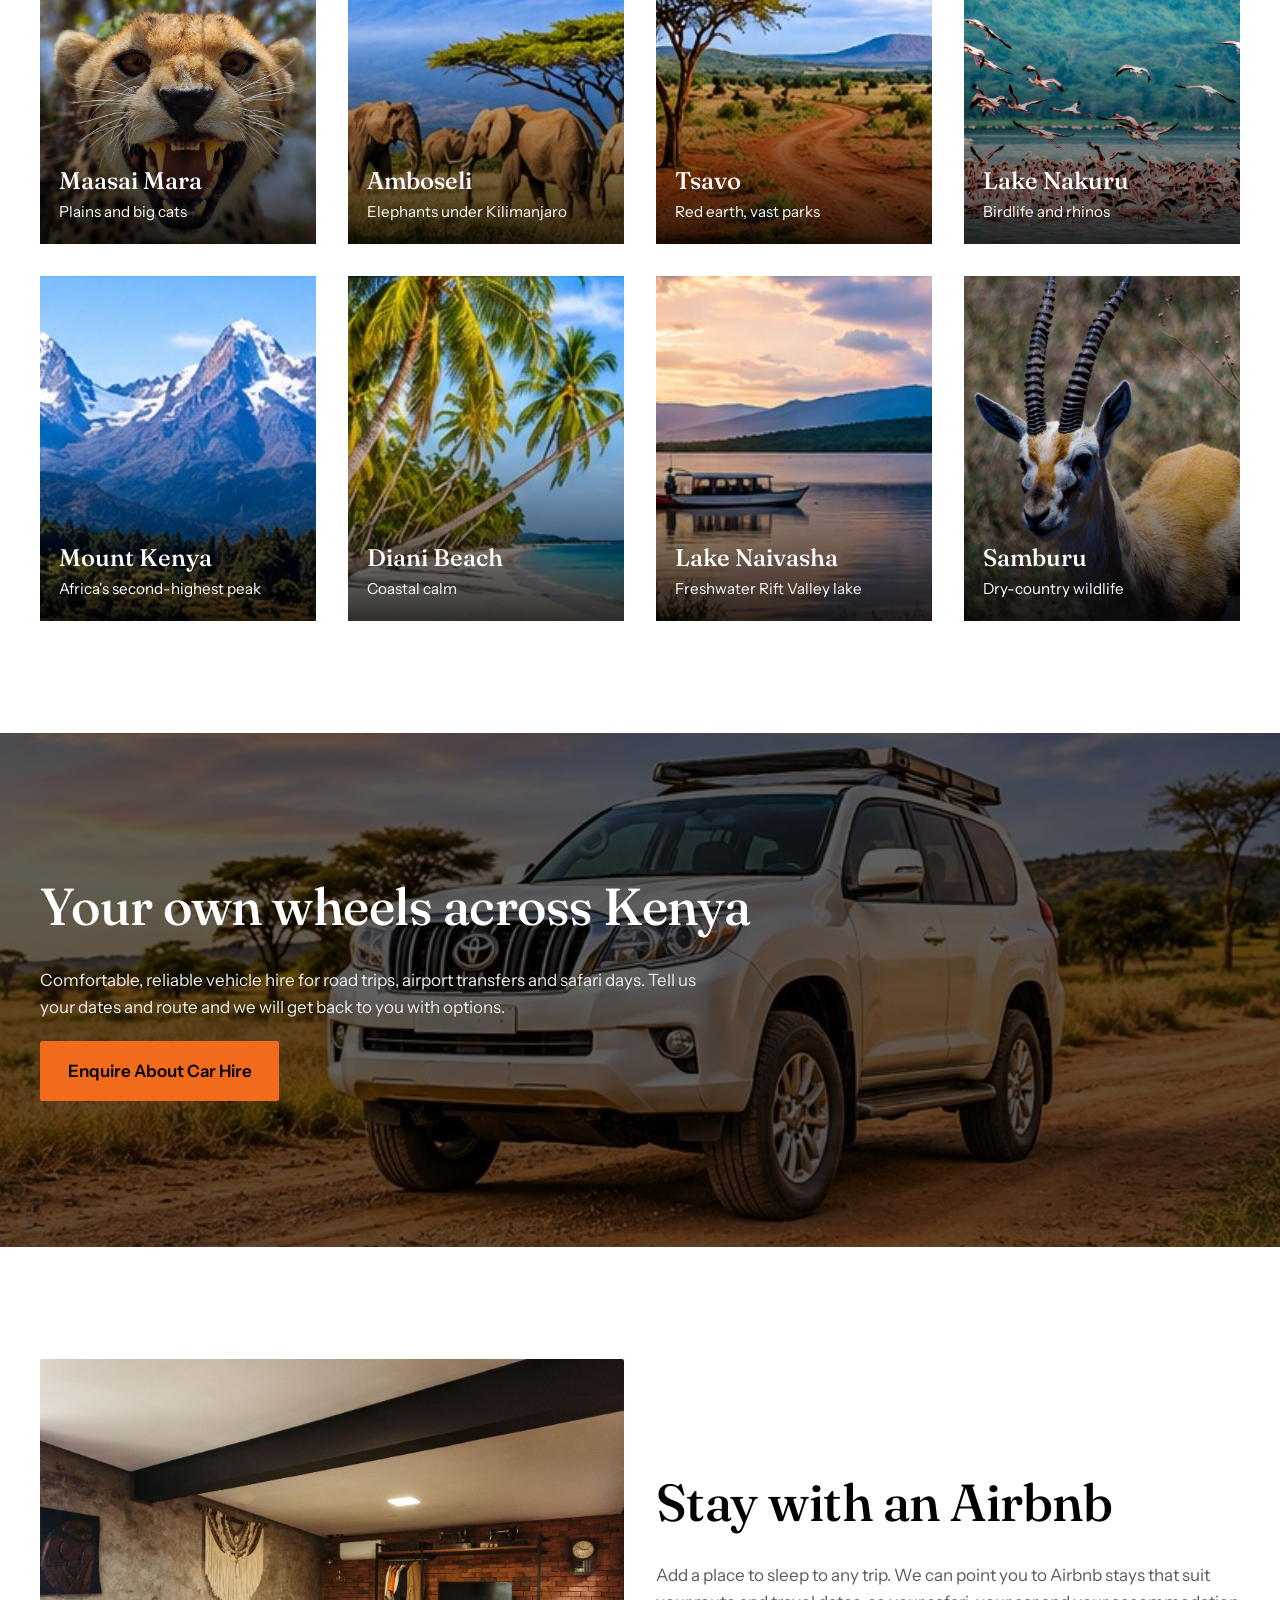
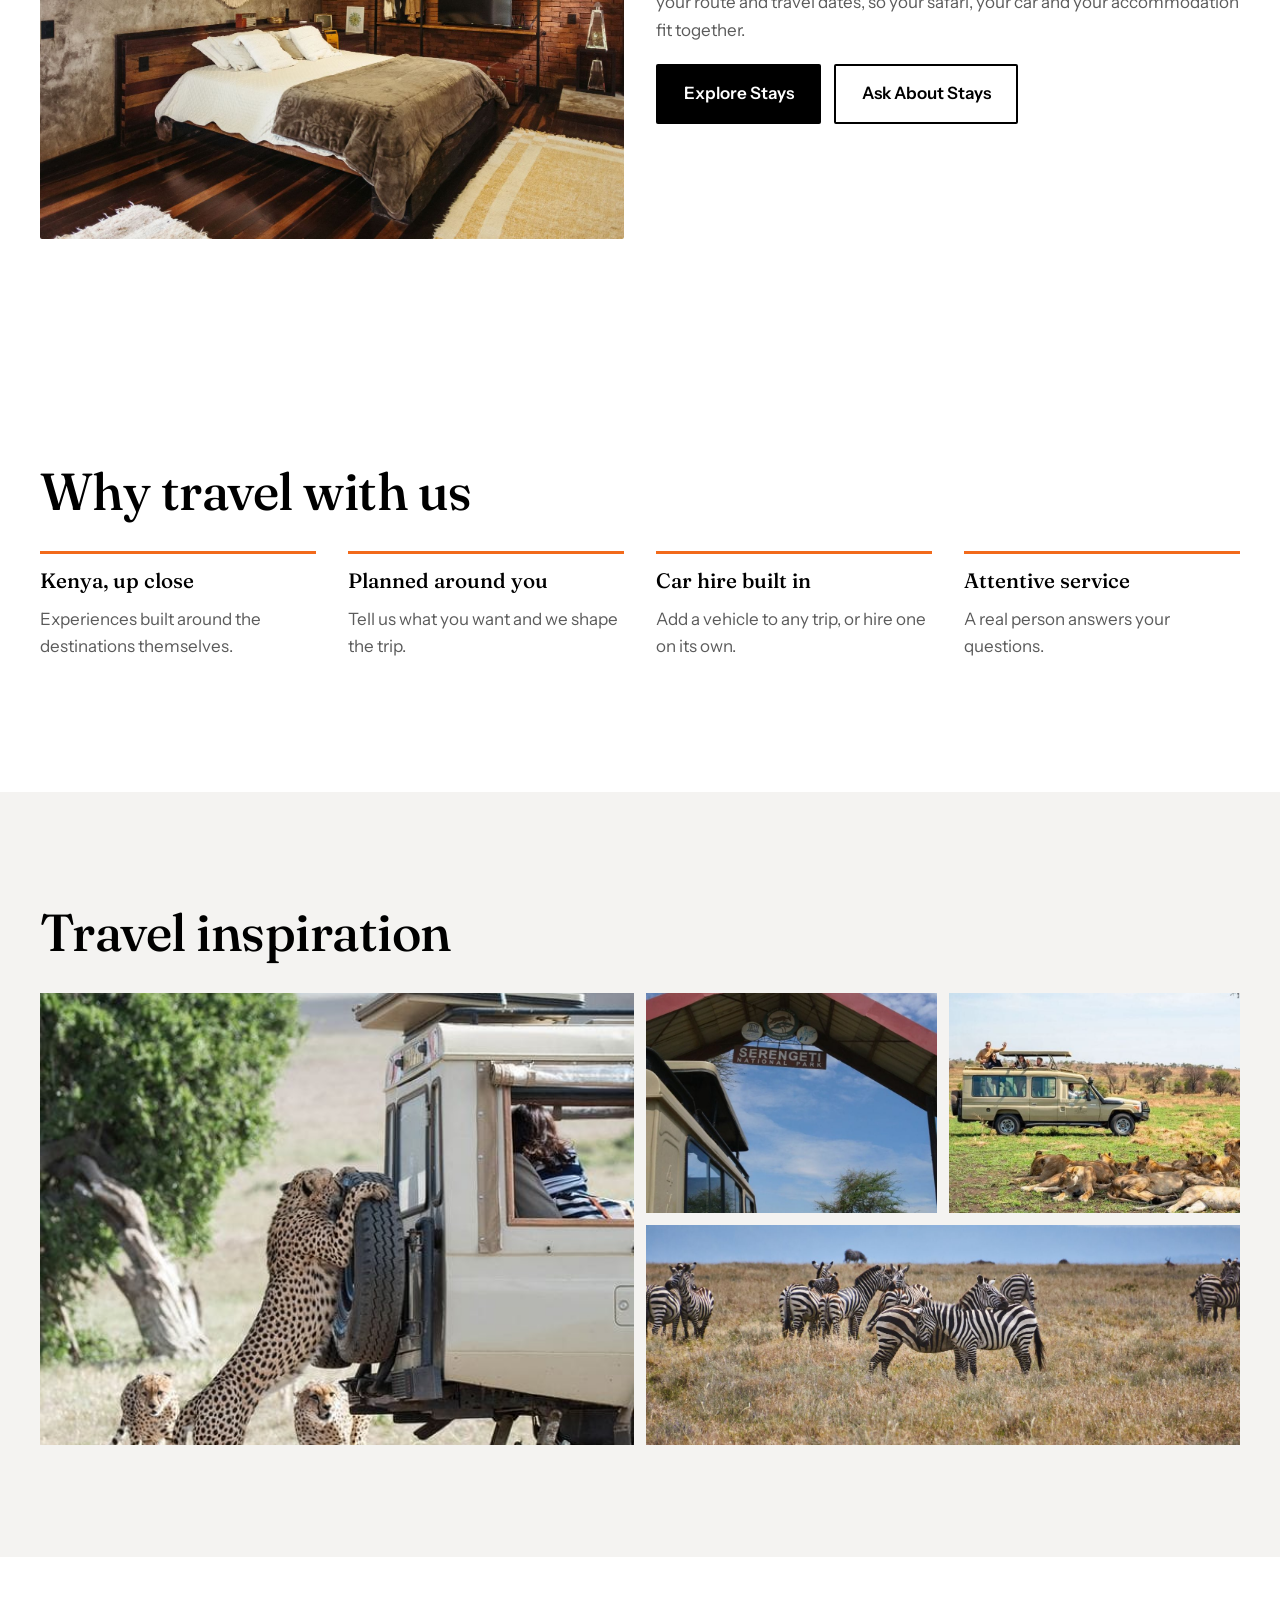
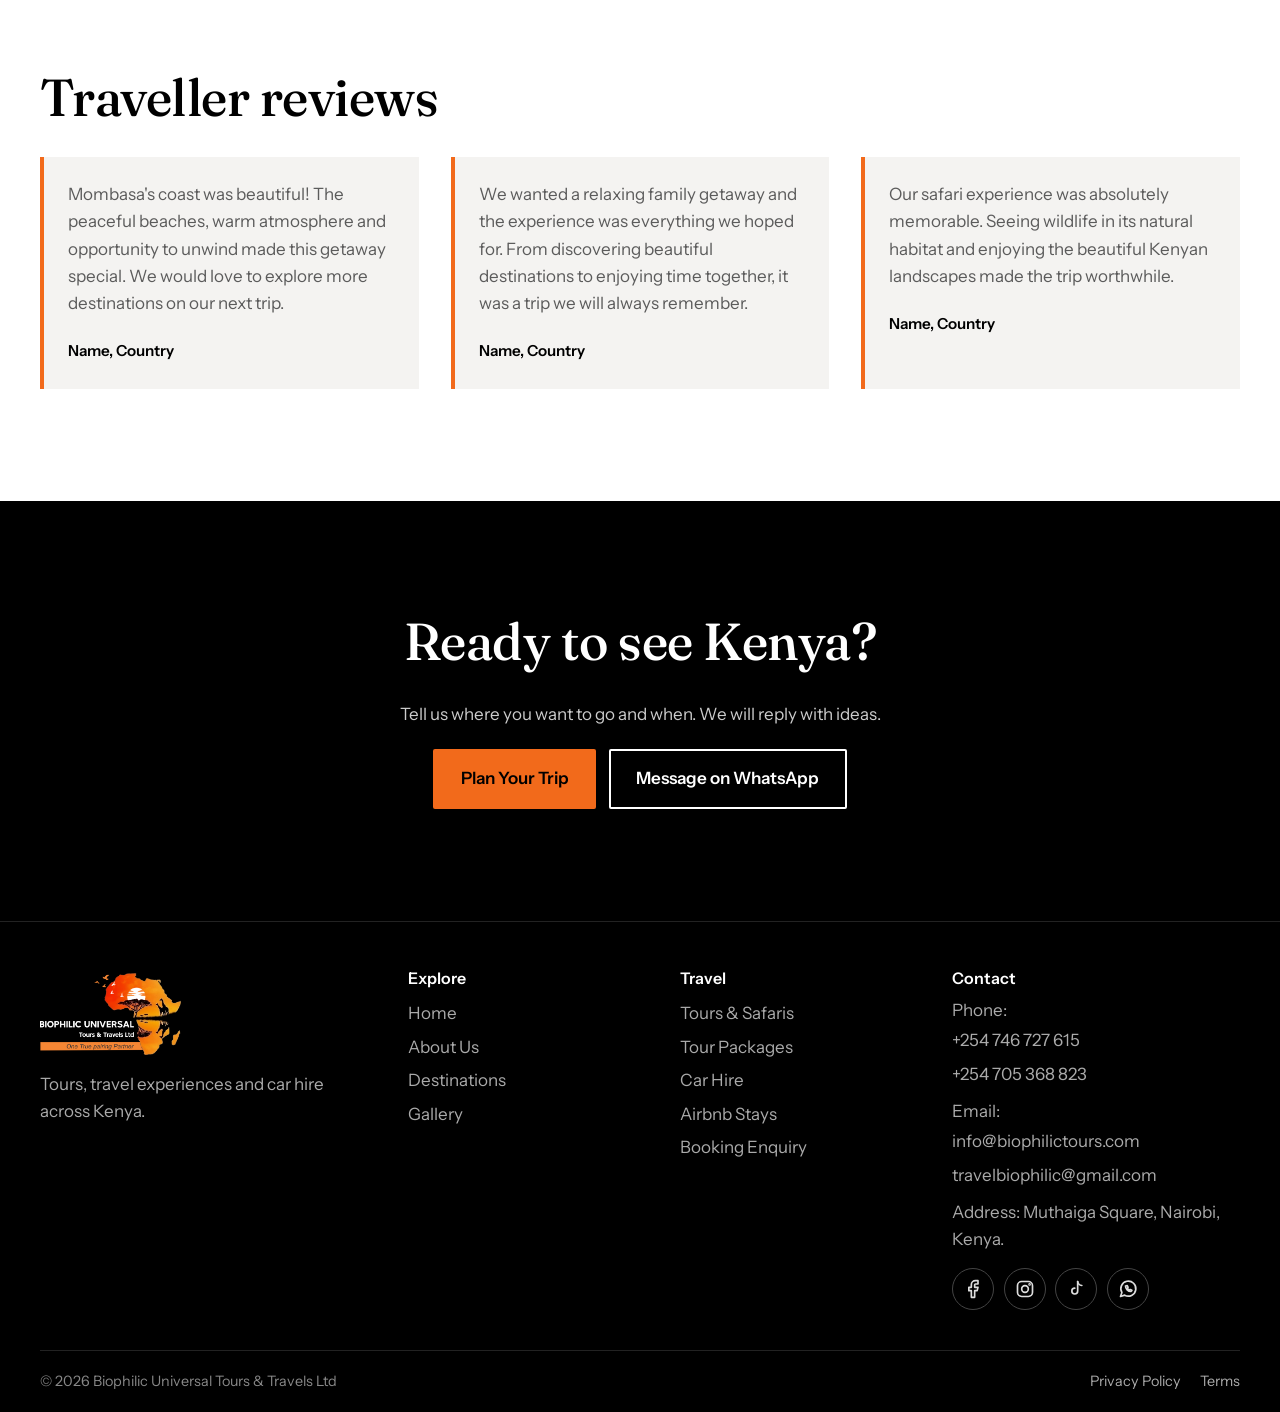
==== commit c8ab515e: "Updated pages" ====
--- a/index.html
+++ b/index.html
@@ -11,19 +11,12 @@
   <link rel="preconnect" href="https://fonts.googleapis.com">
   <link rel="preconnect" href="https://fonts.gstatic.com" crossorigin>
   <link href="https://fonts.googleapis.com/css2?family=Fraunces:opsz,wght@9..144,500;9..144,600&family=Instrument+Sans:wght@400;500;600&display=swap" rel="stylesheet">
-  <script>document.documentElement.classList.add("js")</script>
   <link rel="stylesheet" href="css/style.css">
   <script src="js/script.js" defer></script>
 </head>
 <body>
   <a class="skip" href="#main">Skip to content</a>
 
-  <!-- Loading skeleton: shown until the page has loaded (see js/script.js) -->
-  <div class="skeleton" id="skeleton" aria-hidden="true">
-    <div class="sk-bar"><i class="sk sk-logo"></i><i class="sk sk-nav"></i></div>
-    <div class="sk-hero"><i class="sk sk-h1"></i><i class="sk sk-h1 short"></i><i class="sk sk-line"></i><i class="sk sk-line short"></i><div class="sk-row"><i class="sk sk-btn"></i><i class="sk sk-btn"></i></div></div>
-    <div class="sk-cards"><i class="sk sk-card"></i><i class="sk sk-card"></i><i class="sk sk-card"></i></div>
-  </div>
 
   <header class="site-header" id="header">
     <div class="wrap bar">
@@ -49,8 +42,7 @@
   <main id="main">
     <section class="hero">
       <!-- Add your 30-second clip at assets/video/hero.mp4 (muted, no audio track needed) -->
-      <video class="hero-video" id="heroVideo" autoplay muted loop playsinline preload="metadata" poster="assets/images/hero-mara.jpg" aria-hidden="true">
-        <source src="assets/video/hero.webm" type="video/webm">
+      <video class="hero-video" id="heroVideo" autoplay muted loop playsinline preload="auto" poster="assets/images/hero-mara.jpg" aria-hidden="true">
         <source src="assets/video/hero.mp4" type="video/mp4">
       </video>
       <button class="hero-toggle" id="heroToggle" type="button" aria-label="Pause background video">
@@ -176,7 +168,7 @@
       </div>
       <div><h3>Explore</h3><a href="index.html">Home</a><a href="about.html">About Us</a><a href="destinations.html">Destinations</a><a href="gallery.html">Gallery</a></div>
       <div><h3>Travel</h3><a href="tours.html">Tours &amp; Safaris</a><a href="packages.html">Tour Packages</a><a href="car-hire.html">Car Hire</a><a href="stays.html">Airbnb Stays</a><a href="contact.html">Booking Enquiry</a></div>
-      <div><h3>Contact</h3><p>Phone: <a href="tel:+254746727615">+254 746 727 615</a><a href="tel:+254705368823">+254 705 368 823</a></p><p>Email: <a href="mailto:info@biophilictours.com">info@biophilictours.com</a></p><p>Address: Muthaiga Square, Nairobi, Kenya.</p><div class="social"><!-- Replace each # with your real page link -->
+      <div><h3>Contact</h3><p>Phone: <a href="tel:+254746727615">+254 746 727 615</a><a href="tel:+254705368823">+254 705 368 823</a></p><p>Email: <a href="mailto:info@biophilictours.com">info@biophilictours.com</a><a href="mailto:travelbiophilic@gmail.com">travelbiophilic@gmail.com</a></p><p>Address: Muthaiga Square, Nairobi, Kenya.</p><div class="social"><!-- Replace each # with your real page link -->
           <a href="https://www.facebook.com/profile.php?id=61566707572163" target="_blank" rel="noopener" data-social="facebook" aria-label="Facebook"><svg viewBox="0 0 24 24" fill="none" stroke="currentColor" stroke-width="2" stroke-linecap="round" stroke-linejoin="round" aria-hidden="true"><path d="M18 2h-3a5 5 0 0 0-5 5v3H7v4h3v8h4v-8h3l1-4h-4V7a1 1 0 0 1 1-1h3z"/></svg></a>
           <a href="https://www.instagram.com/biophilic_tours_travels_ltd" target="_blank" rel="noopener" data-social="instagram" aria-label="Instagram"><svg viewBox="0 0 24 24" fill="none" stroke="currentColor" stroke-width="2" stroke-linecap="round" stroke-linejoin="round" aria-hidden="true"><rect x="3" y="3" width="18" height="18" rx="5"/><circle cx="12" cy="12" r="4"/><circle cx="17.5" cy="6.5" r=".6"/></svg></a>
           <a href="https://www.tiktok.com/@biophilic_tours_travels" target="_blank" rel="noopener" data-social="tiktok" aria-label="TikTok"><svg viewBox="0 0 24 24" fill="none" stroke="currentColor" stroke-width="2" stroke-linecap="round" stroke-linejoin="round" aria-hidden="true"><path d="M14 3v11.5a3.5 3.5 0 1 1-3.5-3.5"/><path d="M14 3c.4 2.8 2.4 4.6 5 4.8"/></svg></a>
--- a/css/style.css
+++ b/css/style.css
@@ -29,8 +29,8 @@
 .btn-ghost{border-color:#fff;color:#fff}
 .btn-ghost:hover{background:#fff;color:var(--black)}
 
-/* Image slots: real photo if file exists, tonal fallback if not */
-.ph{background:var(--img),linear-gradient(135deg,#2b2b2b,#5a3a22 60%,var(--orange));background-size:cover;background-position:center}
+/* Image slots: neutral grey with a soft shimmer until the photo has loaded */
+.ph{background:var(--img),#e6e3df;background-size:cover;background-position:center}
 
 /* Header */
 .site-header{position:fixed;inset:0 0 auto;z-index:50;color:#fff;transition:background .3s,color .3s,box-shadow .3s}
@@ -153,19 +153,6 @@
 .hero-toggle{position:absolute;right:var(--gap);bottom:1.5rem;z-index:3;background:rgba(0,0,0,.55);color:#fff;border:2px solid #fff;padding:.5rem 1.1rem;font:inherit;font-weight:600;cursor:pointer;transition:background .25s,color .25s}
 .hero-toggle:hover{background:#fff;color:#000}
 
-/* Loading skeleton */
-.skeleton{display:none}
-.js .skeleton{display:block;position:fixed;inset:0;z-index:200;background:#fff;transition:opacity .45s}
-.skeleton.done{opacity:0;pointer-events:none}
-.sk{display:block;border-radius:4px;background:linear-gradient(90deg,#ececec 25%,#f8f8f8 50%,#ececec 75%);background-size:200% 100%;animation:shimmer 1.3s linear infinite}
-@keyframes shimmer{to{background-position:-200% 0}}
-.sk-bar{display:flex;justify-content:space-between;align-items:center;padding:1rem var(--gap)}
-.sk-logo{width:110px;height:56px}.sk-nav{width:40%;max-width:420px;height:22px}
-.sk-hero{padding:4rem var(--gap) 2rem;display:grid;gap:1rem;max-width:760px}
-.sk-h1{height:56px;width:100%}.sk-h1.short{width:60%}.sk-line{height:18px;width:80%}.sk-line.short{width:55%}
-.sk-row{display:flex;gap:1rem;margin-top:1rem}.sk-btn{width:150px;height:50px}
-.sk-cards{display:grid;grid-template-columns:repeat(auto-fit,minmax(200px,1fr));gap:var(--gap);padding:2rem var(--gap)}
-.sk-card{height:180px}
 
 /* Airbnb section and secondary button */
 .btn-line{border-color:var(--black);color:var(--black)}
@@ -221,3 +208,72 @@
 .hero-toggle .icon-play{display:none}
 .hero-toggle.is-paused .icon-play{display:block}
 .hero-toggle.is-paused .icon-pause{display:none}
+
+/* ===== Contact page ===== */
+.contact-layout{display:grid;gap:calc(var(--gap)*2)}
+.contact-layout .form{max-width:none}
+.contact-info{display:grid;gap:1rem;align-content:start}
+.info-card{padding:1.25rem 1.4rem;border-left:4px solid var(--orange);background:var(--stone)}
+.info-card h3{margin-bottom:.3em}
+.info-card p{margin:0}
+.info-card a{font-weight:600;text-decoration:none;border-bottom:2px solid var(--orange)}
+.form-actions{display:flex;flex-wrap:wrap;gap:.8rem}
+.faq details{border-top:1px solid #cfcfcf;padding:1rem 0}
+.faq summary{cursor:pointer;font-weight:600;font-size:1.1rem}
+.faq details p{margin:.8rem 0 0}
+@media(min-width:900px){.contact-layout{grid-template-columns:1.5fr 1fr}}
+
+/* Image placeholder shimmer (runs on the GPU; removed once the photo has loaded) */
+.ph{position:relative;overflow:hidden;isolation:isolate}
+.ph::after{content:"";position:absolute;inset:0;z-index:-1;background:linear-gradient(100deg,transparent 30%,rgba(255,255,255,.6) 50%,transparent 70%);transform:translateX(-100%);animation:sweep 1.4s ease-in-out infinite}
+.ph.loaded::after{display:none}
+@keyframes sweep{to{transform:translateX(100%)}}
+
+/* Phone field: country code + number */
+.phone-row{display:flex;gap:.5rem}
+.phone-row select{flex:0 0 46%;width:auto;min-width:0}
+.phone-row input{flex:1;min-width:0}
+
+/* Text-style button */
+.form-alt{margin:0;font-size:.95rem}
+.linkbtn{background:none;border:0;padding:0;font:inherit;font-weight:600;color:inherit;cursor:pointer;border-bottom:2px solid var(--orange)}
+.linkbtn:hover{color:var(--orange-deep)}
+
+/* ===== Tours page ===== */
+.tags{list-style:none;padding:0;margin:0 0 1.5rem;display:flex;flex-wrap:wrap;gap:.5rem}
+.tags li{padding:.3rem .85rem;border:1px solid #b5b5b5;border-radius:999px;font-size:.9rem}
+
+/* ===== Destinations page ===== */
+.jump{display:flex;flex-wrap:wrap;gap:.5rem;padding-block:1.75rem 0}
+.jump a,.tags a{text-decoration:none}
+.jump a{padding:.4rem 1rem;border:1px solid #b5b5b5;border-radius:999px;font-weight:500;transition:border-color .25s,color .25s}
+.jump a:hover,.tags a:hover{color:var(--orange-deep);border-color:var(--orange)}
+.tags a:hover{border-bottom:0}
+
+/* ===== About page ===== */
+a.more{display:inline-block;margin-top:.4rem;text-decoration:none}
+a.more:hover{color:var(--black)}
+
+/* ===== Gallery page ===== */
+.chips{display:flex;flex-wrap:wrap;gap:.5rem;margin-bottom:1.5rem}
+.chip{padding:.4rem 1rem;border:1px solid #b5b5b5;border-radius:999px;background:none;font:inherit;font-weight:500;cursor:pointer;transition:background .25s,color .25s,border-color .25s}
+.chip:hover{border-color:var(--orange)}
+.chip[aria-pressed="true"]{background:var(--black);color:#fff;border-color:var(--black)}
+.g-grid{display:grid;gap:.75rem;grid-template-columns:repeat(2,1fr)}
+.g-item{position:relative;display:block;padding:0;border:0;aspect-ratio:4/3;overflow:hidden;background:#e6e3df;cursor:zoom-in}
+.g-item[hidden]{display:none}
+.g-item img{position:absolute;inset:0;width:100%;height:100%;object-fit:cover;transition:transform .5s}
+.g-item:hover img{transform:scale(1.04)}
+.lightbox{border:0;padding:0;background:transparent;width:100%;max-width:100vw;height:100%;max-height:100vh}
+.lightbox[open]{display:flex;align-items:center;justify-content:center}
+.lightbox::backdrop{background:rgba(0,0,0,.9)}
+.lightbox figure{margin:0;text-align:center;color:#fff}
+.lightbox img{max-width:min(92vw,1200px);max-height:78vh;width:auto;height:auto}
+.lb-btn{position:absolute;width:48px;height:48px;border-radius:50%;border:2px solid #fff;background:rgba(0,0,0,.5);color:#fff;font-size:1.8rem;line-height:1;cursor:pointer;transition:background .25s,color .25s}
+.lb-btn:hover{background:#fff;color:#000}
+.lb-close{top:1rem;right:1rem}
+.lb-prev{left:.75rem;top:50%}
+.lb-next{right:.75rem;top:50%}
+@media(min-width:700px){.g-grid{grid-template-columns:repeat(3,1fr)}}
+@media(min-width:1000px){.g-grid{grid-template-columns:repeat(4,1fr)}}
+.lb-prev,.lb-next{margin-top:-24px}
